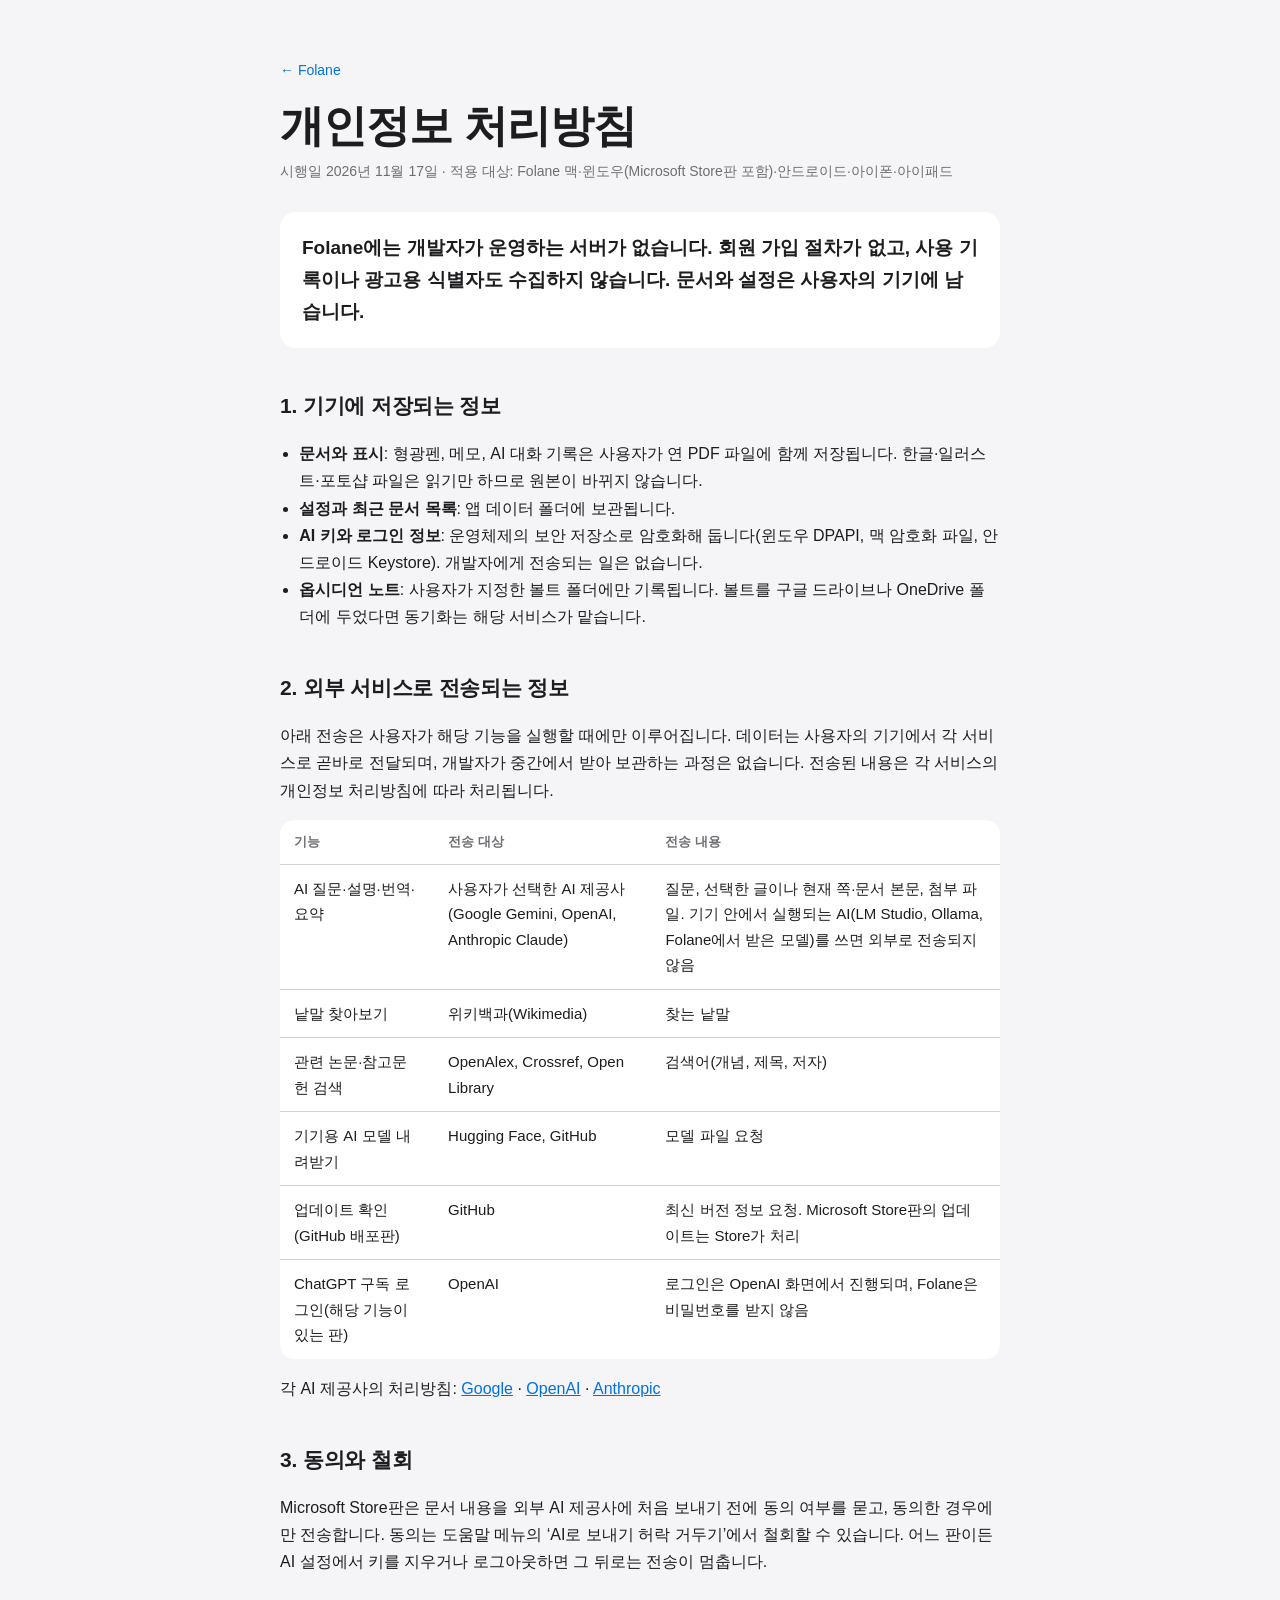
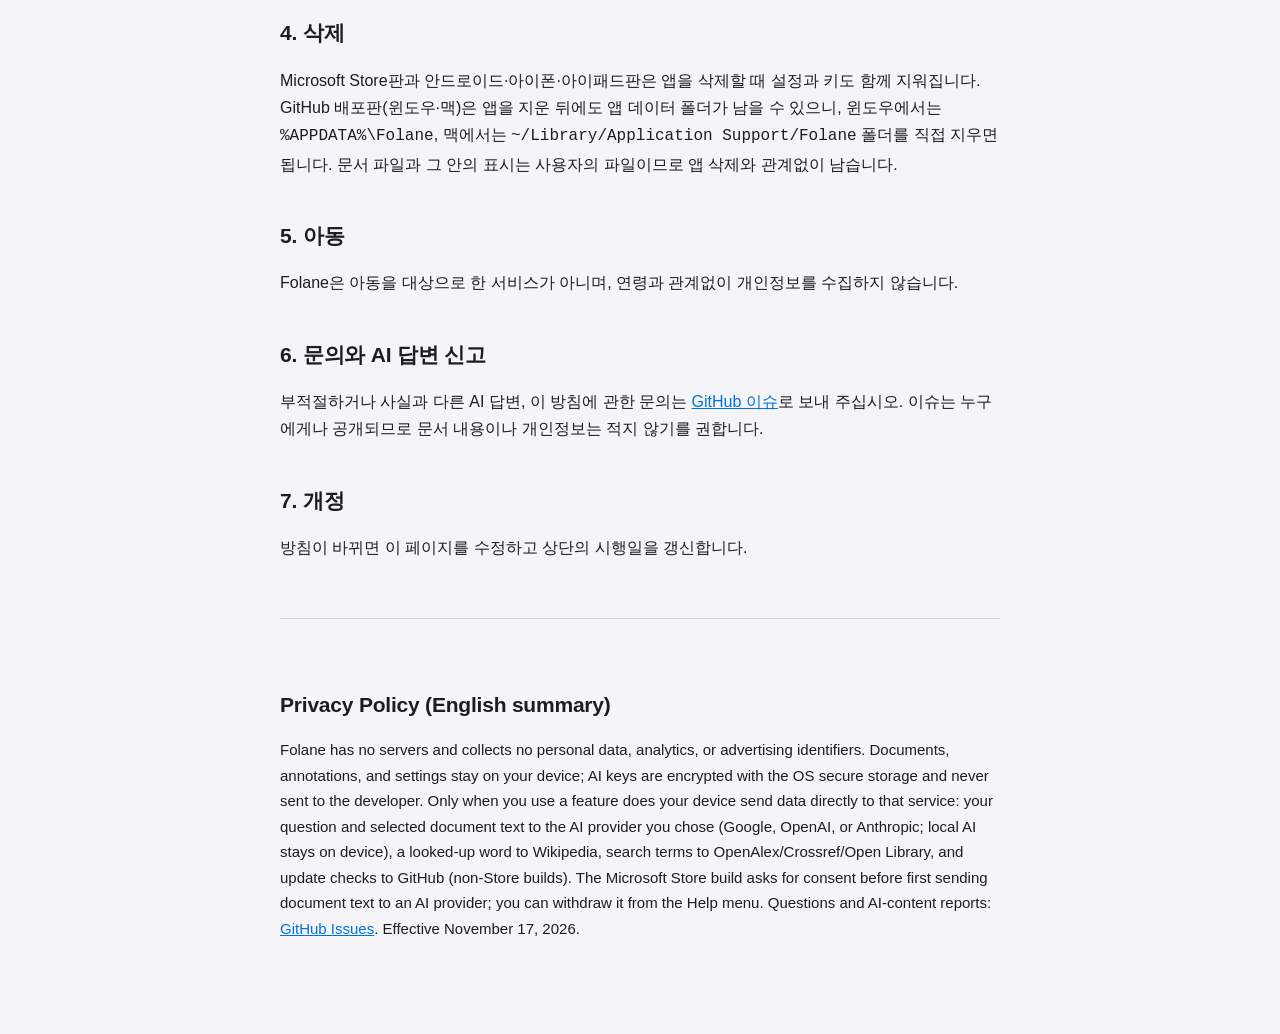
==== privacy.html @ 546e98db "개인정보 처리방침 문체 고침(합쇼체·반복 줄임) Co-Authored-By: Claude Opus 5.5 <noreply@anthropic.com>" ====
<!doctype html>
<html lang="ko">
<head>
<meta charset="utf-8">
<meta name="viewport" content="width=device-width, initial-scale=1">
<title>개인정보 처리방침 — Folane</title>
<meta name="description" content="Folane PDF 리더의 개인정보 처리방침. Folane은 서버를 두지 않고 개인정보를 모으지 않아요.">
<link rel="stylesheet" href="assets/fonts/pretendard.css">
<style>
  :root { --bg: #F5F5F7; --card: #FFFFFF; --ink: #1D1D1F; --muted: #6E6E73; --line: #D2D2D7; --blue: #0071E3; }
  @media (prefers-color-scheme: dark) { :root { --bg: #000000; --card: #1C1C1E; --ink: #F5F5F7; --muted: #A1A1A6; --line: #38383A; --blue: #2997FF; } }
  * { box-sizing: border-box; }
  body { margin: 0; background: var(--bg); color: var(--ink); font: 16px/1.7 "Pretendard", -apple-system, "Segoe UI", "Malgun Gothic", sans-serif; -webkit-font-smoothing: antialiased; }
  main { max-width: 760px; margin: 0 auto; padding: 56px 20px 80px; }
  a { color: var(--blue); }
  .back { font-size: 14px; text-decoration: none; }
  h1 { font-size: clamp(30px, 6vw, 44px); line-height: 1.15; letter-spacing: -0.02em; margin: 18px 0 8px; }
  .date { color: var(--muted); font-size: 14px; margin: 0 0 28px; }
  .lead { font-size: 19px; font-weight: 600; background: var(--card); border-radius: 16px; padding: 20px 22px; margin: 0 0 36px; }
  h2 { font-size: 21px; letter-spacing: -0.01em; margin: 40px 0 10px; }
  p, li { color: var(--ink); }
  ul { padding-left: 1.2em; }
  table { width: 100%; border-collapse: collapse; background: var(--card); border-radius: 14px; overflow: hidden; font-size: 15px; }
  th, td { text-align: left; vertical-align: top; padding: 11px 14px; border-bottom: 1px solid var(--line); }
  th { font-weight: 600; color: var(--muted); font-size: 13px; }
  tr:last-child td { border-bottom: none; }
  .scroll { overflow-x: auto; border-radius: 14px; }
  .en { margin-top: 56px; padding-top: 28px; border-top: 1px solid var(--line); color: var(--muted); font-size: 15px; }
  .en h2 { color: var(--ink); }
</style>
</head>
<body>
<main>
  <a class="back" href="./">← Folane</a>
  <h1>개인정보 처리방침</h1>
  <p class="date">시행일 2026년 11월 17일 · 적용 대상: Folane 맥·윈도우(Microsoft Store판 포함)·안드로이드·아이폰·아이패드</p>

  <p class="lead">Folane에는 개발자가 운영하는 서버가 없습니다. 회원 가입 절차가 없고, 사용 기록이나 광고용 식별자도 수집하지 않습니다. 문서와 설정은 사용자의 기기에 남습니다.</p>

  <h2>1. 기기에 저장되는 정보</h2>
  <ul>
    <li><b>문서와 표시</b>: 형광펜, 메모, AI 대화 기록은 사용자가 연 PDF 파일에 함께 저장됩니다. 한글·일러스트·포토샵 파일은 읽기만 하므로 원본이 바뀌지 않습니다.</li>
    <li><b>설정과 최근 문서 목록</b>: 앱 데이터 폴더에 보관됩니다.</li>
    <li><b>AI 키와 로그인 정보</b>: 운영체제의 보안 저장소로 암호화해 둡니다(윈도우 DPAPI, 맥 암호화 파일, 안드로이드 Keystore). 개발자에게 전송되는 일은 없습니다.</li>
    <li><b>옵시디언 노트</b>: 사용자가 지정한 볼트 폴더에만 기록됩니다. 볼트를 구글 드라이브나 OneDrive 폴더에 두었다면 동기화는 해당 서비스가 맡습니다.</li>
  </ul>

  <h2>2. 외부 서비스로 전송되는 정보</h2>
  <p>아래 전송은 사용자가 해당 기능을 실행할 때에만 이루어집니다. 데이터는 사용자의 기기에서 각 서비스로 곧바로 전달되며, 개발자가 중간에서 받아 보관하는 과정은 없습니다. 전송된 내용은 각 서비스의 개인정보 처리방침에 따라 처리됩니다.</p>
  <div class="scroll"><table>
    <tr><th>기능</th><th>전송 대상</th><th>전송 내용</th></tr>
    <tr><td>AI 질문·설명·번역·요약</td><td>사용자가 선택한 AI 제공사(Google Gemini, OpenAI, Anthropic Claude)</td><td>질문, 선택한 글이나 현재 쪽·문서 본문, 첨부 파일. 기기 안에서 실행되는 AI(LM Studio, Ollama, Folane에서 받은 모델)를 쓰면 외부로 전송되지 않음</td></tr>
    <tr><td>낱말 찾아보기</td><td>위키백과(Wikimedia)</td><td>찾는 낱말</td></tr>
    <tr><td>관련 논문·참고문헌 검색</td><td>OpenAlex, Crossref, Open Library</td><td>검색어(개념, 제목, 저자)</td></tr>
    <tr><td>기기용 AI 모델 내려받기</td><td>Hugging Face, GitHub</td><td>모델 파일 요청</td></tr>
    <tr><td>업데이트 확인(GitHub 배포판)</td><td>GitHub</td><td>최신 버전 정보 요청. Microsoft Store판의 업데이트는 Store가 처리</td></tr>
    <tr><td>ChatGPT 구독 로그인(해당 기능이 있는 판)</td><td>OpenAI</td><td>로그인은 OpenAI 화면에서 진행되며, Folane은 비밀번호를 받지 않음</td></tr>
  </table></div>
  <p>각 AI 제공사의 처리방침: <a href="https://policies.google.com/privacy">Google</a> · <a href="https://openai.com/policies/privacy-policy/">OpenAI</a> · <a href="https://www.anthropic.com/legal/privacy">Anthropic</a></p>

  <h2>3. 동의와 철회</h2>
  <p>Microsoft Store판은 문서 내용을 외부 AI 제공사에 처음 보내기 전에 동의 여부를 묻고, 동의한 경우에만 전송합니다. 동의는 도움말 메뉴의 ‘AI로 보내기 허락 거두기’에서 철회할 수 있습니다. 어느 판이든 AI 설정에서 키를 지우거나 로그아웃하면 그 뒤로는 전송이 멈춥니다.</p>

  <h2>4. 삭제</h2>
  <p>Microsoft Store판과 안드로이드·아이폰·아이패드판은 앱을 삭제할 때 설정과 키도 함께 지워집니다. GitHub 배포판(윈도우·맥)은 앱을 지운 뒤에도 앱 데이터 폴더가 남을 수 있으니, 윈도우에서는 <code>%APPDATA%\Folane</code>, 맥에서는 <code>~/Library/Application Support/Folane</code> 폴더를 직접 지우면 됩니다. 문서 파일과 그 안의 표시는 사용자의 파일이므로 앱 삭제와 관계없이 남습니다.</p>

  <h2>5. 아동</h2>
  <p>Folane은 아동을 대상으로 한 서비스가 아니며, 연령과 관계없이 개인정보를 수집하지 않습니다.</p>

  <h2>6. 문의와 AI 답변 신고</h2>
  <p>부적절하거나 사실과 다른 AI 답변, 이 방침에 관한 문의는 <a href="https://github.com/peanutJES/folane-releases/issues">GitHub 이슈</a>로 보내 주십시오. 이슈는 누구에게나 공개되므로 문서 내용이나 개인정보는 적지 않기를 권합니다.</p>

  <h2>7. 개정</h2>
  <p>방침이 바뀌면 이 페이지를 수정하고 상단의 시행일을 갱신합니다.</p>

  <section class="en" lang="en">
    <h2>Privacy Policy (English summary)</h2>
    <p>Folane has no servers and collects no personal data, analytics, or advertising identifiers. Documents, annotations, and settings stay on your device; AI keys are encrypted with the OS secure storage and never sent to the developer. Only when you use a feature does your device send data directly to that service: your question and selected document text to the AI provider you chose (Google, OpenAI, or Anthropic; local AI stays on device), a looked-up word to Wikipedia, search terms to OpenAlex/Crossref/Open Library, and update checks to GitHub (non-Store builds). The Microsoft Store build asks for consent before first sending document text to an AI provider; you can withdraw it from the Help menu. Questions and AI-content reports: <a href="https://github.com/peanutJES/folane-releases/issues">GitHub Issues</a>. Effective November 17, 2026.</p>
  </section>
</main>
</body>
</html>
---- assets/fonts/pretendard.css ----
/**
 * Minified by jsDelivr using clean-css v5.3.3.
 * Original file: /gh/orioncactus/pretendard@1.3.9/dist/web/variable/pretendardvariable-dynamic-subset.css
 *
 * Do NOT use SRI with dynamically generated files! More information: https://www.jsdelivr.com/using-sri-with-dynamic-files
 */
@font-face{font-family:'Pretendard Variable';font-style:normal;font-display:swap;font-weight:45 920;src:url(./PretendardVariable.subset.0.woff2) format('woff2-variations');unicode-range:U+f9ca-fa0b,U+ff03-ff05,U+ff07,U+ff0a-ff0b,U+ff0d-ff19,U+ff1b,U+ff1d,U+ff20-ff5b,U+ff5d,U+ffe0-ffe3,U+ffe5-ffe6}@font-face{font-family:'Pretendard Variable';font-style:normal;font-display:swap;font-weight:45 920;src:url(./PretendardVariable.subset.1.woff2) format('woff2-variations');unicode-range:U+d723-d728,U+d72a-d733,U+d735-d748,U+d74a-d74f,U+d752-d753,U+d755-d757,U+d75a-d75f,U+d762-d764,U+d766-d768,U+d76a-d76b,U+d76d-d76f,U+d771-d787,U+d789-d78b,U+d78d-d78f,U+d791-d797,U+d79a,U+d79c,U+d79e-d7a3,U+f900-f909,U+f90b-f92e}@font-face{font-family:'Pretendard Variable';font-style:normal;font-display:swap;font-weight:45 920;src:url(./PretendardVariable.subset.2.woff2) format('woff2-variations');unicode-range:U+d679-d68b,U+d68e-d69e,U+d6a0,U+d6a2-d6a7,U+d6a9-d6c3,U+d6c6-d6c7,U+d6c9-d6cb,U+d6cd-d6d3,U+d6d5-d6d6,U+d6d8-d6e3,U+d6e5-d6e7,U+d6e9-d6fb,U+d6fd-d717,U+d719-d71f,U+d721-d722}@font-face{font-family:'Pretendard Variable';font-style:normal;font-display:swap;font-weight:45 920;src:url(./PretendardVariable.subset.3.woff2) format('woff2-variations');unicode-range:U+d5bc-d5c7,U+d5ca-d5cb,U+d5cd-d5cf,U+d5d1-d5d7,U+d5d9-d5da,U+d5dc,U+d5de-d5e3,U+d5e6-d5e7,U+d5e9-d5eb,U+d5ed-d5f6,U+d5f8,U+d5fa-d5ff,U+d602-d603,U+d605-d607,U+d609-d60f,U+d612-d613,U+d616-d61b,U+d61d-d637,U+d63a-d63b,U+d63d-d63f,U+d641-d647,U+d64a-d64c,U+d64e-d653,U+d656-d657,U+d659-d65b,U+d65d-d666,U+d668,U+d66a-d678}@font-face{font-family:'Pretendard Variable';font-style:normal;font-display:swap;font-weight:45 920;src:url(./PretendardVariable.subset.4.woff2) format('woff2-variations');unicode-range:U+d507,U+d509-d50b,U+d50d-d513,U+d515-d53b,U+d53e-d53f,U+d541-d543,U+d545-d54c,U+d54e,U+d550,U+d552-d557,U+d55a-d55b,U+d55d-d55f,U+d561-d564,U+d566-d567,U+d56a,U+d56c,U+d56e-d573,U+d576-d577,U+d579-d583,U+d585-d586,U+d58a-d5a4,U+d5a6-d5bb}@font-face{font-family:'Pretendard Variable';font-style:normal;font-display:swap;font-weight:45 920;src:url(./PretendardVariable.subset.5.woff2) format('woff2-variations');unicode-range:U+d464-d477,U+d47a-d47b,U+d47d-d47f,U+d481-d487,U+d489-d48a,U+d48c,U+d48e-d4e7,U+d4e9-d503,U+d505-d506}@font-face{font-family:'Pretendard Variable';font-style:normal;font-display:swap;font-weight:45 920;src:url(./PretendardVariable.subset.6.woff2) format('woff2-variations');unicode-range:U+d3bf-d3c7,U+d3ca-d3cf,U+d3d1-d3eb,U+d3ee-d3ef,U+d3f1-d3f3,U+d3f5-d3fb,U+d3fd-d400,U+d402-d45b,U+d45d-d463}@font-face{font-family:'Pretendard Variable';font-style:normal;font-display:swap;font-weight:45 920;src:url(./PretendardVariable.subset.7.woff2) format('woff2-variations');unicode-range:U+d2ff,U+d302-d304,U+d306-d30b,U+d30f,U+d311-d313,U+d315-d31b,U+d31e,U+d322-d324,U+d326-d327,U+d32a-d32b,U+d32d-d32f,U+d331-d337,U+d339-d33c,U+d33e-d37b,U+d37e-d37f,U+d381-d383,U+d385-d38b,U+d38e-d390,U+d392-d397,U+d39a-d39b,U+d39d-d39f,U+d3a1-d3a7,U+d3a9-d3aa,U+d3ac,U+d3ae-d3b3,U+d3b5-d3b7,U+d3b9-d3bb,U+d3bd-d3be}@font-face{font-family:'Pretendard Variable';font-style:normal;font-display:swap;font-weight:45 920;src:url(./PretendardVariable.subset.8.woff2) format('woff2-variations');unicode-range:U+d257-d27f,U+d281-d29b,U+d29d-d29f,U+d2a1-d2ab,U+d2ad-d2b7,U+d2ba-d2bb,U+d2bd-d2bf,U+d2c1-d2c7,U+d2c9-d2ef,U+d2f2-d2f3,U+d2f5-d2f7,U+d2f9-d2fe}@font-face{font-family:'Pretendard Variable';font-style:normal;font-display:swap;font-weight:45 920;src:url(./PretendardVariable.subset.9.woff2) format('woff2-variations');unicode-range:U+d1b4,U+d1b6-d1f3,U+d1f5-d22b,U+d22e-d22f,U+d231-d233,U+d235-d23b,U+d23d-d240,U+d242-d256}@font-face{font-family:'Pretendard Variable';font-style:normal;font-display:swap;font-weight:45 920;src:url(./PretendardVariable.subset.10.woff2) format('woff2-variations');unicode-range:U+d105-d12f,U+d132-d133,U+d135-d137,U+d139-d13f,U+d141-d142,U+d144,U+d146-d14b,U+d14e-d14f,U+d151-d153,U+d155-d15b,U+d15e-d187,U+d189-d19f,U+d1a2-d1a3,U+d1a5-d1a7,U+d1a9-d1af,U+d1b2-d1b3}@font-face{font-family:'Pretendard Variable';font-style:normal;font-display:swap;font-weight:45 920;src:url(./PretendardVariable.subset.11.woff2) format('woff2-variations');unicode-range:U+d04b-d04f,U+d051-d057,U+d059-d06b,U+d06d-d06f,U+d071-d073,U+d075-d07b,U+d07e-d0a3,U+d0a6-d0a7,U+d0a9-d0ab,U+d0ad-d0b3,U+d0b6,U+d0b8,U+d0ba-d0bf,U+d0c2-d0c3,U+d0c5-d0c7,U+d0c9-d0cf,U+d0d2,U+d0d6-d0db,U+d0de-d0df,U+d0e1-d0e3,U+d0e5-d0eb,U+d0ee-d0f0,U+d0f2-d104}@font-face{font-family:'Pretendard Variable';font-style:normal;font-display:swap;font-weight:45 920;src:url(./PretendardVariable.subset.12.woff2) format('woff2-variations');unicode-range:U+cfa2-cfc3,U+cfc5-cfdf,U+cfe2-cfe3,U+cfe5-cfe7,U+cfe9-cff4,U+cff6-cffb,U+cffd-cfff,U+d001-d003,U+d005-d017,U+d019-d033,U+d036-d037,U+d039-d03b,U+d03d-d04a}@font-face{font-family:'Pretendard Variable';font-style:normal;font-display:swap;font-weight:45 920;src:url(./PretendardVariable.subset.13.woff2) format('woff2-variations');unicode-range:U+cef0-cef3,U+cef6,U+cef9-ceff,U+cf01-cf03,U+cf05-cf07,U+cf09-cf0f,U+cf11-cf12,U+cf14-cf1b,U+cf1d-cf1f,U+cf21-cf2f,U+cf31-cf53,U+cf56-cf57,U+cf59-cf5b,U+cf5d-cf63,U+cf66,U+cf68,U+cf6a-cf6f,U+cf71-cf84,U+cf86-cf8b,U+cf8d-cfa1}@font-face{font-family:'Pretendard Variable';font-style:normal;font-display:swap;font-weight:45 920;src:url(./PretendardVariable.subset.14.woff2) format('woff2-variations');unicode-range:U+ce3c-ce57,U+ce5a-ce5b,U+ce5d-ce5f,U+ce61-ce67,U+ce6a,U+ce6c,U+ce6e-ce73,U+ce76-ce77,U+ce79-ce7b,U+ce7d-ce83,U+ce85-ce88,U+ce8a-ce8f,U+ce91-ce93,U+ce95-ce97,U+ce99-ce9f,U+cea2,U+cea4-ceab,U+cead-cee3,U+cee6-cee7,U+cee9-ceeb,U+ceed-ceef}@font-face{font-family:'Pretendard Variable';font-style:normal;font-display:swap;font-weight:45 920;src:url(./PretendardVariable.subset.15.woff2) format('woff2-variations');unicode-range:U+cd92-cd93,U+cd96-cd97,U+cd99-cd9b,U+cd9d-cda3,U+cda6-cda8,U+cdaa-cdaf,U+cdb1-cdc3,U+cdc5-cdcb,U+cdcd-cde7,U+cde9-ce03,U+ce05-ce1f,U+ce22-ce34,U+ce36-ce3b}@font-face{font-family:'Pretendard Variable';font-style:normal;font-display:swap;font-weight:45 920;src:url(./PretendardVariable.subset.16.woff2) format('woff2-variations');unicode-range:U+ccef-cd07,U+cd0a-cd0b,U+cd0d-cd1a,U+cd1c,U+cd1e-cd2b,U+cd2d-cd5b,U+cd5d-cd77,U+cd79-cd91}@font-face{font-family:'Pretendard Variable';font-style:normal;font-display:swap;font-weight:45 920;src:url(./PretendardVariable.subset.17.woff2) format('woff2-variations');unicode-range:U+cc3f-cc43,U+cc46-cc47,U+cc49-cc4b,U+cc4d-cc53,U+cc55-cc58,U+cc5a-cc5f,U+cc61-cc97,U+cc9a-cc9b,U+cc9d-cc9f,U+cca1-cca7,U+ccaa,U+ccac,U+ccae-ccb3,U+ccb6-ccb7,U+ccb9-ccbb,U+ccbd-cccf,U+ccd1-cce3,U+cce5-ccee}@font-face{font-family:'Pretendard Variable';font-style:normal;font-display:swap;font-weight:45 920;src:url(./PretendardVariable.subset.18.woff2) format('woff2-variations');unicode-range:U+cb91-cbd3,U+cbd5-cbe3,U+cbe5-cc0b,U+cc0e-cc0f,U+cc11-cc13,U+cc15-cc1b,U+cc1d-cc20,U+cc23-cc27,U+cc2a-cc2b,U+cc2d,U+cc2f,U+cc31-cc37,U+cc3a,U+cc3c}@font-face{font-family:'Pretendard Variable';font-style:normal;font-display:swap;font-weight:45 920;src:url(./PretendardVariable.subset.19.woff2) format('woff2-variations');unicode-range:U+caf4-cb47,U+cb4a-cb90}@font-face{font-family:'Pretendard Variable';font-style:normal;font-display:swap;font-weight:45 920;src:url(./PretendardVariable.subset.20.woff2) format('woff2-variations');unicode-range:U+ca4a-ca4b,U+ca4e-ca4f,U+ca51-ca53,U+ca55-ca5b,U+ca5d-ca60,U+ca62-ca83,U+ca85-cabb,U+cabe-cabf,U+cac1-cac3,U+cac5-cacb,U+cacd-cad0,U+cad2,U+cad4-cad8,U+cada-caf3}@font-face{font-family:'Pretendard Variable';font-style:normal;font-display:swap;font-weight:45 920;src:url(./PretendardVariable.subset.21.woff2) format('woff2-variations');unicode-range:U+c996-c997,U+c99a-c99c,U+c99e-c9bf,U+c9c2-c9c3,U+c9c5-c9c7,U+c9c9-c9cf,U+c9d2,U+c9d4,U+c9d7-c9d8,U+c9db,U+c9de-c9df,U+c9e1-c9e3,U+c9e5-c9e6,U+c9e8-c9eb,U+c9ee-c9f0,U+c9f2-c9f7,U+c9f9-ca0b,U+ca0d-ca28,U+ca2a-ca49}@font-face{font-family:'Pretendard Variable';font-style:normal;font-display:swap;font-weight:45 920;src:url(./PretendardVariable.subset.22.woff2) format('woff2-variations');unicode-range:U+c8e9-c8f4,U+c8f6-c8fb,U+c8fe-c8ff,U+c901-c903,U+c905-c90b,U+c90e-c910,U+c912-c917,U+c919-c92b,U+c92d-c94f,U+c951-c953,U+c955-c96b,U+c96d-c973,U+c975-c987,U+c98a-c98b,U+c98d-c98f,U+c991-c995}@font-face{font-family:'Pretendard Variable';font-style:normal;font-display:swap;font-weight:45 920;src:url(./PretendardVariable.subset.23.woff2) format('woff2-variations');unicode-range:U+c841-c84b,U+c84d-c86f,U+c872-c873,U+c875-c877,U+c879-c87f,U+c882-c884,U+c887-c88a,U+c88d-c8c3,U+c8c5-c8df,U+c8e1-c8e8}@font-face{font-family:'Pretendard Variable';font-style:normal;font-display:swap;font-weight:45 920;src:url(./PretendardVariable.subset.24.woff2) format('woff2-variations');unicode-range:U+c779-c77b,U+c77e-c782,U+c786,U+c78b,U+c78d,U+c78f,U+c792-c793,U+c795,U+c797,U+c799-c79f,U+c7a2,U+c7a7-c7ab,U+c7ae-c7bb,U+c7bd-c7c0,U+c7c2-c7c7,U+c7c9-c7dc,U+c7de-c7ff,U+c802-c803,U+c805-c807,U+c809,U+c80b-c80f,U+c812,U+c814,U+c817-c81b,U+c81e-c81f,U+c821-c823,U+c825-c82e,U+c830-c837,U+c839-c83b,U+c83d-c840}@font-face{font-family:'Pretendard Variable';font-style:normal;font-display:swap;font-weight:45 920;src:url(./PretendardVariable.subset.25.woff2) format('woff2-variations');unicode-range:U+c6bb-c6bf,U+c6c2,U+c6c4,U+c6c6-c6cb,U+c6ce-c6cf,U+c6d1-c6d3,U+c6d5-c6db,U+c6dd-c6df,U+c6e1-c6e7,U+c6e9-c6eb,U+c6ed-c6ef,U+c6f1-c6f8,U+c6fa-c703,U+c705-c707,U+c709-c70b,U+c70d-c716,U+c718,U+c71a-c71f,U+c722-c723,U+c725-c727,U+c729-c734,U+c736-c73b,U+c73e-c73f,U+c741-c743,U+c745-c74b,U+c74e-c750,U+c752-c757,U+c759-c773,U+c776-c777}@font-face{font-family:'Pretendard Variable';font-style:normal;font-display:swap;font-weight:45 920;src:url(./PretendardVariable.subset.26.woff2) format('woff2-variations');unicode-range:U+c5f5-c5fb,U+c5fe,U+c602-c605,U+c607,U+c609-c60f,U+c611-c61a,U+c61c-c623,U+c626-c627,U+c629-c62b,U+c62d,U+c62f-c632,U+c636,U+c638,U+c63a-c63f,U+c642-c643,U+c645-c647,U+c649-c652,U+c656-c65b,U+c65d-c65f,U+c661-c663,U+c665-c677,U+c679-c67b,U+c67d-c693,U+c696-c697,U+c699-c69b,U+c69d-c6a3,U+c6a6,U+c6a8,U+c6aa-c6af,U+c6b2-c6b3,U+c6b5-c6b7,U+c6b9-c6ba}@font-face{font-family:'Pretendard Variable';font-style:normal;font-display:swap;font-weight:45 920;src:url(./PretendardVariable.subset.27.woff2) format('woff2-variations');unicode-range:U+c517-c527,U+c52a-c52b,U+c52d-c52f,U+c531-c538,U+c53a,U+c53c,U+c53e-c543,U+c546-c547,U+c54b,U+c54d-c552,U+c556,U+c55a-c55b,U+c55d,U+c55f,U+c562-c563,U+c565-c567,U+c569-c56f,U+c572,U+c574,U+c576-c57b,U+c57e-c57f,U+c581-c583,U+c585-c586,U+c588-c58b,U+c58e,U+c590,U+c592-c596,U+c599-c5b3,U+c5b6-c5b7,U+c5ba,U+c5be-c5c3,U+c5ca-c5cb,U+c5cd,U+c5cf,U+c5d2-c5d3,U+c5d5-c5d7,U+c5d9-c5df,U+c5e1-c5e2,U+c5e4,U+c5e6-c5eb,U+c5ef,U+c5f1-c5f3}@font-face{font-family:'Pretendard Variable';font-style:normal;font-display:swap;font-weight:45 920;src:url(./PretendardVariable.subset.28.woff2) format('woff2-variations');unicode-range:U+c475-c4ef,U+c4f2-c4f3,U+c4f5-c4f7,U+c4f9-c4ff,U+c502-c50b,U+c50d-c516}@font-face{font-family:'Pretendard Variable';font-style:normal;font-display:swap;font-weight:45 920;src:url(./PretendardVariable.subset.29.woff2) format('woff2-variations');unicode-range:U+c3d0-c3d7,U+c3da-c3db,U+c3dd-c3de,U+c3e1-c3ec,U+c3ee-c3f3,U+c3f5-c42b,U+c42d-c463,U+c466-c474}@font-face{font-family:'Pretendard Variable';font-style:normal;font-display:swap;font-weight:45 920;src:url(./PretendardVariable.subset.30.woff2) format('woff2-variations');unicode-range:U+c32b-c367,U+c36a-c36b,U+c36d-c36f,U+c371-c377,U+c37a-c37b,U+c37e-c383,U+c385-c387,U+c389-c3cf}@font-face{font-family:'Pretendard Variable';font-style:normal;font-display:swap;font-weight:45 920;src:url(./PretendardVariable.subset.31.woff2) format('woff2-variations');unicode-range:U+c26a-c26b,U+c26d-c26f,U+c271-c273,U+c275-c27b,U+c27e-c287,U+c289-c28f,U+c291-c297,U+c299-c29a,U+c29c-c2a3,U+c2a5-c2a7,U+c2a9-c2ab,U+c2ad-c2b3,U+c2b6,U+c2b8,U+c2ba-c2bb,U+c2bd-c2db,U+c2de-c2df,U+c2e1-c2e2,U+c2e5-c2ea,U+c2ee,U+c2f0,U+c2f2-c2f5,U+c2f7,U+c2fa-c2fb,U+c2fd-c2ff,U+c301-c307,U+c309-c30c,U+c30e-c312,U+c315-c323,U+c325-c328,U+c32a}@font-face{font-family:'Pretendard Variable';font-style:normal;font-display:swap;font-weight:45 920;src:url(./PretendardVariable.subset.32.woff2) format('woff2-variations');unicode-range:U+c1bc-c1c3,U+c1c5-c1df,U+c1e1-c1fb,U+c1fd-c203,U+c205-c20c,U+c20e,U+c210-c217,U+c21a-c21b,U+c21d-c21e,U+c221-c227,U+c229-c22a,U+c22c,U+c22e,U+c230,U+c233-c24f,U+c251-c257,U+c259-c269}@font-face{font-family:'Pretendard Variable';font-style:normal;font-display:swap;font-weight:45 920;src:url(./PretendardVariable.subset.33.woff2) format('woff2-variations');unicode-range:U+c101-c11b,U+c11f,U+c121-c123,U+c125-c12b,U+c12e,U+c132-c137,U+c13a-c13b,U+c13d-c13f,U+c141-c147,U+c14a,U+c14c-c153,U+c155-c157,U+c159-c15b,U+c15d-c166,U+c169-c16f,U+c171-c177,U+c179-c18b,U+c18e-c18f,U+c191-c193,U+c195-c19b,U+c19d-c19e,U+c1a0,U+c1a2-c1a4,U+c1a6-c1bb}@font-face{font-family:'Pretendard Variable';font-style:normal;font-display:swap;font-weight:45 920;src:url(./PretendardVariable.subset.34.woff2) format('woff2-variations');unicode-range:U+c049-c057,U+c059-c05b,U+c05d-c05f,U+c061-c067,U+c069-c08f,U+c091-c0ab,U+c0ae-c0af,U+c0b1-c0b3,U+c0b5,U+c0b7-c0bb,U+c0be,U+c0c2-c0c7,U+c0ca-c0cb,U+c0cd-c0cf,U+c0d1-c0d7,U+c0d9-c0da,U+c0dc,U+c0de-c0e3,U+c0e5-c0eb,U+c0ed-c0f3,U+c0f6,U+c0f8,U+c0fa-c0ff}@font-face{font-family:'Pretendard Variable';font-style:normal;font-display:swap;font-weight:45 920;src:url(./PretendardVariable.subset.35.woff2) format('woff2-variations');unicode-range:U+bfa7-bfaf,U+bfb1-bfc4,U+bfc6-bfcb,U+bfce-bfcf,U+bfd1-bfd3,U+bfd5-bfdb,U+bfdd-c048}@font-face{font-family:'Pretendard Variable';font-style:normal;font-display:swap;font-weight:45 920;src:url(./PretendardVariable.subset.36.woff2) format('woff2-variations');unicode-range:U+bf07,U+bf09-bf3f,U+bf41-bf4f,U+bf52-bf54,U+bf56-bfa6}@font-face{font-family:'Pretendard Variable';font-style:normal;font-display:swap;font-weight:45 920;src:url(./PretendardVariable.subset.37.woff2) format('woff2-variations');unicode-range:U+be56,U+be58,U+be5c-be5f,U+be62-be63,U+be65-be67,U+be69-be74,U+be76-be7b,U+be7e-be7f,U+be81-be8e,U+be90,U+be92-bea7,U+bea9-becf,U+bed2-bed3,U+bed5-bed6,U+bed9-bee3,U+bee6-bf06}@font-face{font-family:'Pretendard Variable';font-style:normal;font-display:swap;font-weight:45 920;src:url(./PretendardVariable.subset.38.woff2) format('woff2-variations');unicode-range:U+bdb0-bdd3,U+bdd5-bdef,U+bdf1-be0b,U+be0d-be0f,U+be11-be13,U+be15-be43,U+be46-be47,U+be49-be4b,U+be4d-be53}@font-face{font-family:'Pretendard Variable';font-style:normal;font-display:swap;font-weight:45 920;src:url(./PretendardVariable.subset.39.woff2) format('woff2-variations');unicode-range:U+bd03,U+bd06,U+bd08,U+bd0a-bd0f,U+bd11-bd22,U+bd25-bd47,U+bd49-bd58,U+bd5a-bd7f,U+bd82-bd83,U+bd85-bd87,U+bd8a-bd8f,U+bd91-bd92,U+bd94,U+bd96-bd98,U+bd9a-bdaf}@font-face{font-family:'Pretendard Variable';font-style:normal;font-display:swap;font-weight:45 920;src:url(./PretendardVariable.subset.40.woff2) format('woff2-variations');unicode-range:U+bc4e-bc83,U+bc86-bc87,U+bc89-bc8b,U+bc8d-bc93,U+bc96,U+bc98,U+bc9b-bc9f,U+bca2-bca3,U+bca5-bca7,U+bca9-bcb2,U+bcb4-bcbb,U+bcbe-bcbf,U+bcc1-bcc3,U+bcc5-bccc,U+bcce-bcd0,U+bcd2-bcd4,U+bcd6-bcf3,U+bcf7,U+bcf9-bcfb,U+bcfd-bd02}@font-face{font-family:'Pretendard Variable';font-style:normal;font-display:swap;font-weight:45 920;src:url(./PretendardVariable.subset.41.woff2) format('woff2-variations');unicode-range:U+bb90-bba3,U+bba5-bbab,U+bbad-bbbf,U+bbc1-bbf7,U+bbfa-bbfb,U+bbfd-bbfe,U+bc01-bc07,U+bc09-bc0a,U+bc0e,U+bc10,U+bc12-bc13,U+bc17,U+bc19-bc1a,U+bc1e,U+bc20-bc23,U+bc26,U+bc28,U+bc2a-bc2c,U+bc2e-bc2f,U+bc32-bc33,U+bc35-bc37,U+bc39-bc3f,U+bc41-bc42,U+bc44,U+bc46-bc48,U+bc4a-bc4d}@font-face{font-family:'Pretendard Variable';font-style:normal;font-display:swap;font-weight:45 920;src:url(./PretendardVariable.subset.42.woff2) format('woff2-variations');unicode-range:U+bae6-bafb,U+bafd-bb17,U+bb19-bb33,U+bb37,U+bb39-bb3a,U+bb3d-bb43,U+bb45-bb46,U+bb48,U+bb4a-bb4f,U+bb51-bb53,U+bb55-bb57,U+bb59-bb62,U+bb64-bb8f}@font-face{font-family:'Pretendard Variable';font-style:normal;font-display:swap;font-weight:45 920;src:url(./PretendardVariable.subset.43.woff2) format('woff2-variations');unicode-range:U+ba30-ba37,U+ba3a-ba3b,U+ba3d-ba3f,U+ba41-ba47,U+ba49-ba4a,U+ba4c,U+ba4e-ba53,U+ba56-ba57,U+ba59-ba5b,U+ba5d-ba63,U+ba65-ba66,U+ba68-ba6f,U+ba71-ba73,U+ba75-ba77,U+ba79-ba84,U+ba86,U+ba88-baa7,U+baaa,U+baad-baaf,U+bab1-bab7,U+baba,U+babc,U+babe-bae5}@font-face{font-family:'Pretendard Variable';font-style:normal;font-display:swap;font-weight:45 920;src:url(./PretendardVariable.subset.44.woff2) format('woff2-variations');unicode-range:U+b96e-b973,U+b976-b977,U+b979-b97b,U+b97d-b983,U+b986,U+b988,U+b98a-b98d,U+b98f-b9ab,U+b9ae-b9af,U+b9b1-b9b3,U+b9b5-b9bb,U+b9be,U+b9c0,U+b9c2-b9c7,U+b9ca-b9cb,U+b9cd,U+b9d2-b9d7,U+b9da,U+b9dc,U+b9df-b9e0,U+b9e2,U+b9e6-b9e7,U+b9e9-b9f3,U+b9f6,U+b9f8,U+b9fb-ba2f}@font-face{font-family:'Pretendard Variable';font-style:normal;font-display:swap;font-weight:45 920;src:url(./PretendardVariable.subset.45.woff2) format('woff2-variations');unicode-range:U+b8bf-b8cb,U+b8cd-b8e0,U+b8e2-b8e7,U+b8ea-b8eb,U+b8ed-b8ef,U+b8f1-b8f7,U+b8fa,U+b8fc,U+b8fe-b903,U+b905-b917,U+b919-b91f,U+b921-b93b,U+b93d-b957,U+b95a-b95b,U+b95d-b95f,U+b961-b967,U+b969-b96c}@font-face{font-family:'Pretendard Variable';font-style:normal;font-display:swap;font-weight:45 920;src:url(./PretendardVariable.subset.46.woff2) format('woff2-variations');unicode-range:U+b80d-b80f,U+b811-b817,U+b81a,U+b81c-b823,U+b826-b827,U+b829-b82b,U+b82d-b833,U+b836,U+b83a-b83f,U+b841-b85b,U+b85e-b85f,U+b861-b863,U+b865-b86b,U+b86e,U+b870,U+b872-b8af,U+b8b1-b8be}@font-face{font-family:'Pretendard Variable';font-style:normal;font-display:swap;font-weight:45 920;src:url(./PretendardVariable.subset.47.woff2) format('woff2-variations');unicode-range:U+b74d-b75f,U+b761-b763,U+b765-b774,U+b776-b77b,U+b77e-b77f,U+b781-b783,U+b785-b78b,U+b78e,U+b792-b796,U+b79a-b79b,U+b79d-b7a7,U+b7aa,U+b7ae-b7b3,U+b7b6-b7c8,U+b7ca-b7eb,U+b7ee-b7ef,U+b7f1-b7f3,U+b7f5-b7fb,U+b7fe,U+b802-b806,U+b80a-b80b}@font-face{font-family:'Pretendard Variable';font-style:normal;font-display:swap;font-weight:45 920;src:url(./PretendardVariable.subset.48.woff2) format('woff2-variations');unicode-range:U+b6a7-b6aa,U+b6ac-b6b0,U+b6b2-b6ef,U+b6f1-b727,U+b72a-b72b,U+b72d-b72e,U+b731-b737,U+b739-b73a,U+b73c-b743,U+b745-b74c}@font-face{font-family:'Pretendard Variable';font-style:normal;font-display:swap;font-weight:45 920;src:url(./PretendardVariable.subset.49.woff2) format('woff2-variations');unicode-range:U+b605-b60f,U+b612-b617,U+b619-b624,U+b626-b69b,U+b69e-b6a3,U+b6a5-b6a6}@font-face{font-family:'Pretendard Variable';font-style:normal;font-display:swap;font-weight:45 920;src:url(./PretendardVariable.subset.50.woff2) format('woff2-variations');unicode-range:U+b55f,U+b562-b583,U+b585-b59f,U+b5a2-b5a3,U+b5a5-b5a7,U+b5a9-b5b2,U+b5b5-b5ba,U+b5bd-b604}@font-face{font-family:'Pretendard Variable';font-style:normal;font-display:swap;font-weight:45 920;src:url(./PretendardVariable.subset.51.woff2) format('woff2-variations');unicode-range:U+b4a5-b4b6,U+b4b8-b4bf,U+b4c1-b4c7,U+b4c9-b4db,U+b4de-b4df,U+b4e1-b4e2,U+b4e5-b4eb,U+b4ee,U+b4f0,U+b4f2-b513,U+b516-b517,U+b519-b51a,U+b51d-b523,U+b526,U+b528,U+b52b-b52f,U+b532-b533,U+b535-b537,U+b539-b53f,U+b541-b544,U+b546-b54b,U+b54d-b54f,U+b551-b55b,U+b55d-b55e}@font-face{font-family:'Pretendard Variable';font-style:normal;font-display:swap;font-weight:45 920;src:url(./PretendardVariable.subset.52.woff2) format('woff2-variations');unicode-range:U+b3f8-b3fb,U+b3fd-b40f,U+b411-b417,U+b419-b41b,U+b41d-b41f,U+b421-b427,U+b42a-b42b,U+b42d-b44f,U+b452-b453,U+b455-b457,U+b459-b45f,U+b462-b464,U+b466-b46b,U+b46d-b47f,U+b481-b4a3}@font-face{font-family:'Pretendard Variable';font-style:normal;font-display:swap;font-weight:45 920;src:url(./PretendardVariable.subset.53.woff2) format('woff2-variations');unicode-range:U+b342-b353,U+b356-b357,U+b359-b35b,U+b35d-b35e,U+b360-b363,U+b366,U+b368,U+b36a-b36d,U+b36f,U+b372-b373,U+b375-b377,U+b379-b37f,U+b381-b382,U+b384,U+b386-b38b,U+b38d-b3c3,U+b3c6-b3c7,U+b3c9-b3ca,U+b3cd-b3d3,U+b3d6,U+b3d8,U+b3da-b3f7}@font-face{font-family:'Pretendard Variable';font-style:normal;font-display:swap;font-weight:45 920;src:url(./PretendardVariable.subset.54.woff2) format('woff2-variations');unicode-range:U+b27c-b283,U+b285-b28f,U+b292-b293,U+b295-b297,U+b29a-b29f,U+b2a1-b2a4,U+b2a7-b2a9,U+b2ab,U+b2ad-b2c7,U+b2ca-b2cb,U+b2cd-b2cf,U+b2d1-b2d7,U+b2da,U+b2dc,U+b2de-b2e3,U+b2e7,U+b2e9-b2ea,U+b2ef-b2f3,U+b2f6,U+b2f8,U+b2fa-b2fb,U+b2fd-b2fe,U+b302-b303,U+b305-b307,U+b309-b30f,U+b312,U+b316-b31b,U+b31d-b341}@font-face{font-family:'Pretendard Variable';font-style:normal;font-display:swap;font-weight:45 920;src:url(./PretendardVariable.subset.55.woff2) format('woff2-variations');unicode-range:U+b1d6-b1e7,U+b1e9-b1fc,U+b1fe-b203,U+b206-b207,U+b209-b20b,U+b20d-b213,U+b216-b21f,U+b221-b257,U+b259-b273,U+b275-b27b}@font-face{font-family:'Pretendard Variable';font-style:normal;font-display:swap;font-weight:45 920;src:url(./PretendardVariable.subset.56.woff2) format('woff2-variations');unicode-range:U+b120-b122,U+b126-b127,U+b129-b12b,U+b12d-b133,U+b136,U+b138,U+b13a-b13f,U+b142-b143,U+b145-b14f,U+b151-b153,U+b156-b157,U+b159-b177,U+b17a-b17b,U+b17d-b17f,U+b181-b187,U+b189-b18c,U+b18e-b191,U+b195-b1a7,U+b1a9-b1cb,U+b1cd-b1d5}@font-face{font-family:'Pretendard Variable';font-style:normal;font-display:swap;font-weight:45 920;src:url(./PretendardVariable.subset.57.woff2) format('woff2-variations');unicode-range:U+b05f-b07b,U+b07e-b07f,U+b081-b083,U+b085-b08b,U+b08d-b097,U+b09b,U+b09d-b09f,U+b0a2-b0a7,U+b0aa,U+b0b0,U+b0b2,U+b0b6-b0b7,U+b0b9-b0bb,U+b0bd-b0c3,U+b0c6-b0c7,U+b0ca-b0cf,U+b0d1-b0df,U+b0e1-b0e4,U+b0e6-b107,U+b10a-b10b,U+b10d-b10f,U+b111-b112,U+b114-b117,U+b119-b11a,U+b11c-b11f}@font-face{font-family:'Pretendard Variable';font-style:normal;font-display:swap;font-weight:45 920;src:url(./PretendardVariable.subset.58.woff2) format('woff2-variations');unicode-range:U+afac-afb7,U+afba-afbb,U+afbd-afbf,U+afc1-afc6,U+afca-afcc,U+afce-afd3,U+afd5-afe7,U+afe9-afef,U+aff1-b00b,U+b00d-b00f,U+b011-b013,U+b015-b01b,U+b01d-b027,U+b029-b043,U+b045-b047,U+b049,U+b04b,U+b04d-b052,U+b055-b056,U+b058-b05c,U+b05e}@font-face{font-family:'Pretendard Variable';font-style:normal;font-display:swap;font-weight:45 920;src:url(./PretendardVariable.subset.59.woff2) format('woff2-variations');unicode-range:U+af03-af07,U+af09-af2b,U+af2e-af33,U+af35-af3b,U+af3e-af40,U+af44-af47,U+af4a-af5c,U+af5e-af63,U+af65-af7f,U+af81-afab}@font-face{font-family:'Pretendard Variable';font-style:normal;font-display:swap;font-weight:45 920;src:url(./PretendardVariable.subset.60.woff2) format('woff2-variations');unicode-range:U+ae56-ae5b,U+ae5e-ae60,U+ae62-ae64,U+ae66-ae67,U+ae69-ae6b,U+ae6d-ae83,U+ae85-aebb,U+aebf,U+aec1-aec3,U+aec5-aecb,U+aece,U+aed0,U+aed2-aed7,U+aed9-aef3,U+aef5-af02}@font-face{font-family:'Pretendard Variable';font-style:normal;font-display:swap;font-weight:45 920;src:url(./PretendardVariable.subset.61.woff2) format('woff2-variations');unicode-range:U+ad9c-ada3,U+ada5-adbf,U+adc1-adc3,U+adc5-adc7,U+adc9-add2,U+add4-addb,U+addd-addf,U+ade1-ade3,U+ade5-adf7,U+adfa-adfb,U+adfd-adff,U+ae02-ae07,U+ae0a,U+ae0c,U+ae0e-ae13,U+ae15-ae2f,U+ae31-ae33,U+ae35-ae37,U+ae39-ae3f,U+ae42,U+ae44,U+ae46-ae49,U+ae4b,U+ae4f,U+ae51-ae53,U+ae55}@font-face{font-family:'Pretendard Variable';font-style:normal;font-display:swap;font-weight:45 920;src:url(./PretendardVariable.subset.62.woff2) format('woff2-variations');unicode-range:U+ace2-ace3,U+ace5-ace6,U+ace9-acef,U+acf2,U+acf4,U+acf7-acfb,U+acfe-acff,U+ad01-ad03,U+ad05-ad0b,U+ad0d-ad10,U+ad12-ad1b,U+ad1d-ad33,U+ad35-ad48,U+ad4a-ad4f,U+ad51-ad6b,U+ad6e-ad6f,U+ad71-ad72,U+ad77-ad7c,U+ad7e,U+ad80,U+ad82-ad87,U+ad89-ad8b,U+ad8d-ad8f,U+ad91-ad9b}@font-face{font-family:'Pretendard Variable';font-style:normal;font-display:swap;font-weight:45 920;src:url(./PretendardVariable.subset.63.woff2) format('woff2-variations');unicode-range:U+ac25-ac2c,U+ac2e,U+ac30,U+ac32-ac37,U+ac39-ac3f,U+ac41-ac4c,U+ac4e-ac6f,U+ac72-ac73,U+ac75-ac76,U+ac79-ac7f,U+ac82,U+ac84-ac88,U+ac8a-ac8b,U+ac8d-ac8f,U+ac91-ac93,U+ac95-ac9b,U+ac9d-ac9e,U+aca1-aca7,U+acab,U+acad-acaf,U+acb1-acb7,U+acba-acbb,U+acbe-acc0,U+acc2-acc3,U+acc5-acdf}@font-face{font-family:'Pretendard Variable';font-style:normal;font-display:swap;font-weight:45 920;src:url(./PretendardVariable.subset.64.woff2) format('woff2-variations');unicode-range:U+99df,U+99ed,U+99f1,U+99ff,U+9a01,U+9a08,U+9a0e-9a0f,U+9a19,U+9a2b,U+9a30,U+9a36-9a37,U+9a40,U+9a43,U+9a45,U+9a4d,U+9a55,U+9a57,U+9a5a-9a5b,U+9a5f,U+9a62,U+9a65,U+9a69-9a6a,U+9aa8,U+9ab8,U+9ad3,U+9ae5,U+9aee,U+9b1a,U+9b27,U+9b2a,U+9b31,U+9b3c,U+9b41-9b45,U+9b4f,U+9b54,U+9b5a,U+9b6f,U+9b8e,U+9b91,U+9b9f,U+9bab,U+9bae,U+9bc9,U+9bd6,U+9be4,U+9be8,U+9c0d,U+9c10,U+9c12,U+9c15,U+9c25,U+9c32,U+9c3b,U+9c47,U+9c49,U+9c57,U+9ce5,U+9ce7,U+9ce9,U+9cf3-9cf4,U+9cf6,U+9d09,U+9d1b,U+9d26,U+9d28,U+9d3b,U+9d51,U+9d5d,U+9d60-9d61,U+9d6c,U+9d72,U+9da9,U+9daf,U+9db4,U+9dc4,U+9dd7,U+9df2,U+9df8-9dfa,U+9e1a,U+9e1e,U+9e75,U+9e79,U+9e7d,U+9e7f,U+9e92-9e93,U+9e97,U+9e9d,U+9e9f,U+9ea5,U+9eb4-9eb5,U+9ebb,U+9ebe,U+9ec3,U+9ecd-9ece,U+9ed4,U+9ed8,U+9edb-9edc,U+9ede,U+9ee8,U+9ef4,U+9f07-9f08,U+9f0e,U+9f13,U+9f20,U+9f3b,U+9f4a-9f4b,U+9f4e,U+9f52,U+9f5f,U+9f61,U+9f67,U+9f6a,U+9f6c,U+9f77,U+9f8d,U+9f90,U+9f95,U+9f9c,U+ac02-ac03,U+ac05-ac06,U+ac09-ac0f,U+ac17-ac18,U+ac1b,U+ac1e-ac1f,U+ac21-ac23}@font-face{font-family:'Pretendard Variable';font-style:normal;font-display:swap;font-weight:45 920;src:url(./PretendardVariable.subset.65.woff2) format('woff2-variations');unicode-range:U+338c-339c,U+339f-33a0,U+33a2-33cb,U+33cf-33d0,U+33d3,U+33d6,U+33d8,U+33db-33dd,U+4e01,U+4e03,U+4e07-4e08,U+4e11,U+4e14-4e15,U+4e18-4e19,U+4e1e,U+4e32,U+4e38-4e39,U+4e42-4e43,U+4e45,U+4e4d-4e4f,U+4e56,U+4e58-4e59,U+4e5d-4e5e,U+4e6b,U+4e6d,U+4e73,U+4e76-4e77,U+4e7e,U+4e82,U+4e86,U+4e88,U+4e8e,U+4e90-4e92,U+4e94-4e95,U+4e98,U+4e9b,U+4e9e,U+4ea1-4ea2,U+4ea4-4ea6,U+4ea8,U+4eab,U+4ead-4eae,U+4eb6,U+4ec0-4ec1,U+4ec4,U+4ec7,U+4ecb,U+4ecd,U+4ed4-4ed5,U+4ed7-4ed9,U+4edd,U+4edf,U+4ee4,U+4ef0,U+4ef2,U+4ef6-4ef7,U+4efb,U+4f01,U+4f09,U+4f0b,U+4f0d-4f11,U+4f2f,U+4f34,U+4f36,U+4f38,U+4f3a,U+4f3c-4f3d}@font-face{font-family:'Pretendard Variable';font-style:normal;font-display:swap;font-weight:45 920;src:url(./PretendardVariable.subset.66.woff2) format('woff2-variations');unicode-range:U+3136,U+3138,U+313a-3140,U+3143-3144,U+3150,U+3152,U+3154-3156,U+3158-315b,U+315d-315f,U+3162,U+3164-318c,U+318e,U+3200-321b,U+3231,U+3239,U+3251-325a,U+3260-327b,U+327e-327f,U+328a-3290,U+3294,U+329e,U+32a5,U+3380-3384,U+3388-338b}@font-face{font-family:'Pretendard Variable';font-style:normal;font-display:swap;font-weight:45 920;src:url(./PretendardVariable.subset.67.woff2) format('woff2-variations');unicode-range:U+2f7d,U+2f7f-2f8b,U+2f8e-2f90,U+2f92-2f97,U+2f99-2fa0,U+2fa2-2fa3,U+2fa5-2fa9,U+2fac-2fb1,U+2fb3-2fbc,U+2fc1-2fca,U+2fcd-2fd4,U+3003,U+3012-3019,U+301c,U+301e-3020,U+3036,U+3041,U+3043,U+3045,U+3047,U+3049,U+304e,U+3050,U+3052,U+3056,U+305a,U+305c,U+305e,U+3062,U+3065,U+306c,U+3070-307d,U+3080,U+3085,U+3087,U+308e,U+3090-3091,U+30a1,U+30a5,U+30a9,U+30ae,U+30b1-30b2,U+30b4,U+30b6,U+30bc-30be,U+30c2,U+30c5,U+30cc,U+30d2,U+30d4,U+30d8-30dd,U+30e4,U+30e6,U+30e8,U+30ee,U+30f0-30f2,U+30f4-30f6,U+3133,U+3135}@font-face{font-family:'Pretendard Variable';font-style:normal;font-display:swap;font-weight:45 920;src:url(./PretendardVariable.subset.68.woff2) format('woff2-variations');unicode-range:U+2541-254b,U+25a4-25a9,U+25b1,U+25b5,U+25b9,U+25bf,U+25c1,U+25c3,U+25c9-25ca,U+25cc,U+25ce,U+25d0-25d1,U+25e6,U+25ef,U+260f,U+261d,U+261f,U+262f,U+2660,U+2664,U+2667-2669,U+266d,U+266f,U+2716,U+271a,U+273d,U+2756,U+2776-277f,U+278a-2793,U+2963,U+2965,U+2ac5-2ac6,U+2acb-2acc,U+2f00,U+2f04,U+2f06,U+2f08,U+2f0a-2f0b,U+2f11-2f12,U+2f14,U+2f17-2f18,U+2f1c-2f1d,U+2f1f-2f20,U+2f23-2f26,U+2f28-2f29,U+2f2b,U+2f2d,U+2f2f-2f32,U+2f38,U+2f3c-2f40,U+2f42-2f4c,U+2f4f-2f52,U+2f54-2f58,U+2f5a-2f66,U+2f69-2f70,U+2f72-2f76,U+2f78,U+2f7a-2f7c}@font-face{font-family:'Pretendard Variable';font-style:normal;font-display:swap;font-weight:45 920;src:url(./PretendardVariable.subset.69.woff2) format('woff2-variations');unicode-range:U+2479-2487,U+249c-24d1,U+24d3-24d7,U+24d9-24e9,U+24eb-24f4,U+2500-2501,U+2503,U+250c-2513,U+2515-2516,U+2518-2540}@font-face{font-family:'Pretendard Variable';font-style:normal;font-display:swap;font-weight:45 920;src:url(./PretendardVariable.subset.70.woff2) format('woff2-variations');unicode-range:U+215b-215e,U+2162-2169,U+2170-2179,U+2195-2199,U+21b0-21b4,U+21bc,U+21c0,U+21c4-21c5,U+21cd,U+21cf-21d4,U+21e0-21e3,U+21e6-21e9,U+2200,U+2202-2203,U+2206-2209,U+220b-220c,U+220f,U+2211,U+2213,U+221a,U+221d-2220,U+2222,U+2225-2227,U+2229-222c,U+222e,U+2234-2237,U+223d,U+2243,U+2245,U+2248,U+2250-2253,U+225a,U+2260-2262,U+2264-2267,U+226a-226b,U+226e-2273,U+2276-2277,U+2279-227b,U+2280-2287,U+228a-228b,U+2295-2297,U+22a3-22a5,U+22bb-22bc,U+22ce-22cf,U+22da-22db,U+22ee-22ef,U+2306,U+2312,U+2314,U+2467-2478}@font-face{font-family:'Pretendard Variable';font-style:normal;font-display:swap;font-weight:45 920;src:url(./PretendardVariable.subset.71.woff2) format('woff2-variations');unicode-range:U+81-82,U+84,U+a2-a5,U+a7-a8,U+aa,U+ac,U+b1-b3,U+b6,U+b8-ba,U+bc-be,U+c0,U+c2,U+c6-cb,U+ce-d0,U+d4,U+d8-d9,U+db-dc,U+de-df,U+e6,U+eb,U+ee-f0,U+f4,U+f7-f9,U+fb,U+fe-ff,U+111,U+126-127,U+132-133,U+138,U+13f-142,U+149-14b,U+152-153,U+166-167,U+2bc,U+2c7,U+2d0,U+2d8-2d9,U+2db-2dd,U+391-394,U+396-3a1,U+3a3-3a9,U+3b2-3b6,U+3b8,U+3bc,U+3be-3c1,U+3c3-3c9,U+2010,U+2015-2016,U+2018-2019,U+201b,U+201f-2021,U+2025,U+2030,U+2033-2036,U+203c,U+203e,U+2042,U+2074,U+207a-207f,U+2081-2084,U+2109,U+2113,U+2116,U+2121,U+2126,U+212b,U+2153-2154}@font-face{font-family:'Pretendard Variable';font-style:normal;font-display:swap;font-weight:45 920;src:url(./PretendardVariable.subset.72.woff2) format('woff2-variations');unicode-range:U+e8,U+2da,U+2160,U+2194,U+3054,U+3058,U+306d,U+3086,U+308d,U+30ac,U+30bb,U+30c4,U+30cd-30ce,U+30e2,U+3132,U+3146,U+3149,U+339d,U+4e3b,U+4f0a,U+4fdd,U+4fe1,U+5409,U+540c,U+5834,U+592a-592b,U+5b9a,U+5dde,U+5e0c,U+5e73,U+5f0f,U+60f3,U+653f,U+661f,U+662f,U+667a,U+683c,U+6b4c,U+6c11,U+767c,U+76ee,U+76f4,U+77f3,U+79d1,U+7a7a,U+7b2c,U+7d22,U+8207,U+8a00,U+8a71,U+9280,U+9580,U+958b,U+96c6,U+9762,U+98df,U+9ed1,U+ac2d,U+adc8,U+add3,U+af48,U+b014,U+b134-b135,U+b158,U+b2aa,U+b35f,U+b6a4,U+b9cf,U+bb63,U+bd23,U+be91,U+c29b,U+c3f4,U+c42c,U+c55c,U+c573,U+c58f,U+c78c,U+c7dd,U+c8f5,U+cad1,U+cc48,U+cf10,U+cf20,U+d03c,U+d07d,U+d2a0,U+d30e,U+d38d,U+d3a8,U+d3c8,U+d5e5,U+d5f9,U+d6e4,U+f90a,U+ff02,U+ff1c}@font-face{font-family:'Pretendard Variable';font-style:normal;font-display:swap;font-weight:45 920;src:url(./PretendardVariable.subset.73.woff2) format('woff2-variations');unicode-range:U+3b1,U+2466,U+25a1,U+25a3,U+261c,U+3008-3009,U+305b,U+305d,U+3069,U+30a7,U+30ba,U+30cf,U+30ef,U+3151,U+3157,U+4e4b,U+4e5f,U+4e8c,U+4eca,U+4ed6,U+4f5b,U+50cf,U+5149,U+5165,U+5171,U+5229,U+529b,U+5316,U+539f,U+53f2,U+571f,U+5728,U+58eb,U+591c,U+5b78,U+5c11,U+5c55,U+5ddd,U+5e02,U+5fb7,U+60c5,U+610f,U+611f,U+6625,U+66f8,U+6797,U+679c,U+682a,U+6d2a,U+706b,U+7406,U+767b,U+76f8,U+77e5,U+7acb,U+898b,U+8a69,U+8def,U+8fd1,U+901a,U+90e8,U+91cd,U+975e,U+ae14,U+ae6c,U+aec0,U+afc7,U+afc9,U+b01c,U+b028,U+b308,U+b311,U+b314,U+b31c,U+b524,U+b560,U+b764,U+b920,U+b9e3,U+bd48,U+be7d,U+c0db,U+c231,U+c270,U+c2e3,U+c37d,U+c3ed,U+c530,U+c6a5,U+c6dc,U+c7a4,U+c954,U+c974,U+d000,U+d565,U+d667,U+d6c5,U+d79d,U+ff1e}@font-face{font-family:'Pretendard Variable';font-style:normal;font-display:swap;font-weight:45 920;src:url(./PretendardVariable.subset.74.woff2) format('woff2-variations');unicode-range:U+131,U+2032,U+2465,U+2642,U+3048,U+3051,U+3083-3084,U+308f,U+30c0,U+30d1,U+30d3,U+30d6,U+30df,U+30e7,U+3153,U+4e16,U+4e8b,U+4ee5,U+5206,U+52a0,U+52d5,U+53e4,U+53ef,U+54c1,U+57ce,U+597d,U+5b8c,U+5ea6,U+5f8c,U+5f97,U+6210,U+6240,U+624b,U+6728,U+6bd4,U+7236,U+7269,U+7279,U+738b,U+7528,U+7530,U+767e,U+798f,U+8005,U+8a18,U+90fd,U+91cc,U+9577,U+9593,U+98a8,U+ac20,U+acf6,U+ad90,U+af5d,U+af80,U+afcd,U+aff0,U+b0a1,U+b0b5,U+b1fd,U+b2fc,U+b380,U+b51b,U+b584,U+b5b3,U+b8fd,U+b93c,U+b9f4,U+bb44,U+bc08,U+bc27,U+bc49,U+be55,U+be64,U+bfb0,U+bfc5,U+c178,U+c21f,U+c314,U+c4f1,U+c58d,U+c664,U+c698,U+c6a7,U+c6c1,U+c9ed,U+cac0,U+cacc,U+cad9,U+ccb5,U+cdcc,U+d0e4,U+d143,U+d320,U+d330,U+d54d,U+ff06,U+ff1f,U+ff5e}@font-face{font-family:'Pretendard Variable';font-style:normal;font-display:swap;font-weight:45 920;src:url(./PretendardVariable.subset.75.woff2) format('woff2-variations');unicode-range:U+b4,U+20a9,U+20ac,U+2190,U+24d8,U+2502,U+2514,U+2592,U+25c7-25c8,U+2663,U+3060,U+3064,U+3081,U+3088,U+30a3,U+30a6,U+30aa,U+30b5,U+30c7,U+30ca-30cb,U+30d0,U+30e3,U+30e5,U+339e,U+4e09,U+4eac,U+4f5c,U+5167-5168,U+516c,U+51fa,U+5408,U+540d,U+591a,U+5b57,U+6211,U+65b9,U+660e,U+6642,U+6700,U+6b63,U+6e2f,U+7063,U+7532,U+793e,U+81ea,U+8272,U+82b1,U+897f,U+8eca,U+91ce,U+ac38,U+ad76,U+ae84,U+aecc,U+b07d,U+b0b1,U+b215,U+b2a0,U+b310,U+b3d7,U+b52a,U+b618,U+b775,U+b797,U+bcd5,U+bd59,U+be80,U+bea8,U+bed1,U+bee4-bee5,U+c060,U+c2ef,U+c329,U+c3dc,U+c597,U+c5bd,U+c5e5,U+c69c,U+c9d6,U+ca29,U+ca5c,U+ca84,U+cc39,U+cc3b,U+ce89,U+cee5,U+cf65,U+cf85,U+d058,U+d145,U+d22d,U+d325,U+d37d,U+d3ad,U+d769,U+ff0c}@font-face{font-family:'Pretendard Variable';font-style:normal;font-display:swap;font-weight:45 920;src:url(./PretendardVariable.subset.76.woff2) format('woff2-variations');unicode-range:U+2161,U+2228,U+2299,U+2464,U+2517,U+2640,U+3042,U+304a,U+3053,U+3061,U+307f,U+3082,U+308c,U+3092,U+30a8,U+30ab,U+30ad,U+30b0,U+30b3,U+30b7,U+30c1,U+30c6,U+30c9,U+30d5,U+30d7,U+30de,U+30e0-30e1,U+30ec-30ed,U+4e0b,U+4e0d,U+4ee3,U+53f0,U+548c,U+5b89,U+5bb6,U+5c0f,U+611b,U+6771,U+6aa2,U+6bcd,U+6c34,U+6cd5,U+6d77,U+767d,U+795e,U+8ecd,U+9999,U+9ad8,U+ac07,U+ac1a,U+ac40,U+ad0c,U+ad88,U+ada4,U+ae01,U+ae65,U+aebd,U+aec4,U+afe8,U+b139,U+b205,U+b383,U+b38c,U+b42c,U+b461,U+b55c,U+b78f,U+b8fb,U+b9f7,U+bafc,U+bc99,U+bed8,U+bfcd,U+c0bf,U+c0f9,U+c167,U+c204,U+c20f,U+c22f,U+c258,U+c298,U+c2bc,U+c388,U+c501,U+c50c,U+c5b9,U+c5ce,U+c641,U+c648,U+c73d,U+ca50,U+ca61,U+cc4c,U+ceac,U+d0d4,U+d5f7,U+d6d7,U+ff1a}@font-face{font-family:'Pretendard Variable';font-style:normal;font-display:swap;font-weight:45 920;src:url(./PretendardVariable.subset.77.woff2) format('woff2-variations');unicode-range:U+2103,U+2463,U+25c6,U+25cb,U+266c,U+3001,U+300a,U+3046,U+304c-304d,U+304f,U+3055,U+3059,U+3063,U+3066-3068,U+306f,U+3089,U+30b8,U+30bf,U+314f,U+4e0a,U+570b,U+5730,U+5916,U+5929,U+5c71,U+5e74,U+5fc3,U+601d,U+6027,U+63d0,U+6709,U+6734,U+751f,U+7684,U+82f1,U+9053,U+91d1,U+97f3,U+ac2f,U+ac4d,U+adc4,U+ade4,U+ae41,U+ae4d-ae4e,U+aed1,U+afb9,U+b0e0,U+b299,U+b365,U+b46c,U+b480,U+b4c8,U+b7b4,U+b819,U+b918,U+baab,U+bab9,U+be8f,U+bed7,U+c0ec,U+c19f,U+c1a5,U+c3d9,U+c464,U+c53d,U+c553,U+c570,U+c5cc,U+c633,U+c6a4,U+c7a3,U+c7a6,U+c886,U+c9d9-c9da,U+c9ec,U+ca0c,U+cc21,U+cd1b,U+cd78,U+cdc4,U+cef8,U+cfe4,U+d0a5,U+d0b5,U+d0ec,U+d15d,U+d188,U+d23c,U+d2ac,U+d729,U+d79b,U+ff01,U+ff08-ff09,U+ff5c}@font-face{font-family:'Pretendard Variable';font-style:normal;font-display:swap;font-weight:45 920;src:url(./PretendardVariable.subset.78.woff2) format('woff2-variations');unicode-range:U+2039-203a,U+223c,U+25b3,U+25b7,U+25bd,U+25cf,U+266a,U+3002,U+300b,U+304b,U+3057,U+305f,U+306a-306b,U+307e,U+308a-308b,U+3093,U+30a2,U+30af,U+30b9,U+30c3,U+30c8,U+30e9-30eb,U+33a1,U+4e00,U+524d,U+5357,U+5b50,U+7121,U+884c,U+9751,U+ac94,U+aebe,U+aecd,U+af08,U+af41,U+af49,U+b010,U+b053,U+b109,U+b11b,U+b128,U+b154,U+b291,U+b2e6,U+b301,U+b385,U+b525,U+b5b4,U+b729,U+b72f,U+b738,U+b7ff,U+b837,U+b975,U+ba67,U+bb47,U+bc1f,U+bd90,U+bfd4,U+c27c,U+c324,U+c379,U+c3e0,U+c465,U+c53b,U+c58c,U+c610,U+c653,U+c6cd,U+c813,U+c82f,U+c999,U+c9e0,U+cac4,U+cad3,U+cbd4,U+cc10,U+cc22,U+ccb8,U+ccbc,U+cda5,U+ce84,U+cea3,U+cf67,U+cfe1,U+d241,U+d30d,U+d31c,U+d391,U+d401,U+d479,U+d5c9,U+d5db,U+d649,U+d6d4}@font-face{font-family:'Pretendard Variable';font-style:normal;font-display:swap;font-weight:45 920;src:url(./PretendardVariable.subset.79.woff2) format('woff2-variations');unicode-range:U+b0,U+e9,U+2193,U+2462,U+260e,U+261e,U+300e-300f,U+3044,U+30a4,U+30fb-30fc,U+314d,U+5973,U+6545,U+6708,U+7537,U+ac89,U+ac9c,U+acc1,U+ad04,U+ad75,U+ad7d,U+ae45,U+ae61,U+af42,U+b0ab,U+b0af,U+b0b3,U+b12c,U+b194,U+b1a8,U+b220,U+b258,U+b284,U+b2ff,U+b315,U+b371,U+b3d4-b3d5,U+b460,U+b527,U+b534,U+b810,U+b818,U+b98e,U+ba55,U+bbac,U+bc0b,U+bc40,U+bca1,U+bccd,U+bd93,U+be54,U+be5a,U+bf08,U+bf50,U+bf55,U+bfdc,U+c0c0,U+c0d0,U+c0f4,U+c100,U+c11e,U+c170,U+c20d,U+c274,U+c290,U+c308,U+c369,U+c539,U+c587,U+c5ff,U+c6ec,U+c70c,U+c7ad,U+c7c8,U+c83c,U+c881,U+cb48,U+cc60,U+ce69,U+ce6b,U+ce75,U+cf04,U+cf08,U+cf55,U+cf70,U+cffc,U+d0b7,U+d1a8,U+d2c8,U+d384,U+d47c,U+d48b,U+d5dd,U+d5e8,U+d720,U+d759,U+f981}@font-face{font-family:'Pretendard Variable';font-style:normal;font-display:swap;font-weight:45 920;src:url(./PretendardVariable.subset.80.woff2) format('woff2-variations');unicode-range:U+e0,U+e2,U+395,U+3b7,U+3ba,U+2460-2461,U+25a0,U+3010-3011,U+306e,U+30f3,U+314a,U+314c,U+5927,U+65b0,U+7e41,U+97d3,U+9ad4,U+ad49,U+ae0b,U+ae0d,U+ae43,U+ae5d,U+aecf,U+af3c,U+af64,U+afd4,U+b080,U+b084,U+b0c5,U+b10c,U+b1e8,U+b2ac,U+b36e,U+b451,U+b515,U+b540,U+b561,U+b6ab,U+b6b1,U+b72c,U+b730,U+b744,U+b800,U+b8ec,U+b8f0,U+b904,U+b968,U+b96d,U+b987,U+b9d9,U+bb36,U+bb49,U+bc2d,U+bc43,U+bcf6,U+bd89,U+be57,U+be61,U+bed4,U+c090,U+c130,U+c148,U+c19c,U+c2f9,U+c36c,U+c37c,U+c384,U+c3df,U+c575,U+c584,U+c660,U+c719,U+c816,U+ca4d,U+ca54,U+cabc,U+cb49,U+cc14,U+cff5,U+d004,U+d038,U+d0b4,U+d0d3,U+d0e0,U+d0ed,U+d131,U+d1b0,U+d31f,U+d33d,U+d3a0,U+d3ab,U+d514,U+d584,U+d6a1,U+d6cc,U+d749,U+d760,U+d799}@font-face{font-family:'Pretendard Variable';font-style:normal;font-display:swap;font-weight:45 920;src:url(./PretendardVariable.subset.81.woff2) format('woff2-variations');unicode-range:U+24,U+60,U+3b9,U+3bb,U+3bd,U+2191,U+2606,U+300c-300d,U+3131,U+3134,U+3139,U+3141-3142,U+3148,U+3161,U+3163,U+321c,U+4eba,U+5317,U+ac31,U+ac77,U+ac9f,U+acb9,U+acf0-acf1,U+acfd,U+ad73,U+af3d,U+b00c,U+b04a,U+b057,U+b0c4,U+b188,U+b1cc,U+b214,U+b2db,U+b2ee,U+b304,U+b4ed,U+b518,U+b5bc,U+b625,U+b69c-b69d,U+b7ac,U+b801,U+b86c,U+b959,U+b95c,U+b985,U+ba48,U+bb58,U+bc0c,U+bc38,U+bc85,U+bc9a,U+bf40,U+c068,U+c0bd,U+c0cc,U+c12f,U+c149,U+c1e0,U+c22b,U+c22d,U+c250,U+c2fc,U+c300,U+c313,U+c370,U+c3d8,U+c557,U+c580,U+c5e3,U+c62e,U+c634,U+c6f0,U+c74d,U+c783,U+c78e,U+c796,U+c7bc,U+c92c,U+ca4c,U+cc1c,U+cc54,U+cc59,U+ce04,U+cf30,U+cfc4,U+d140,U+d321,U+d38c,U+d399,U+d54f,U+d587,U+d5d0,U+d6e8,U+d770}@font-face{font-family:'Pretendard Variable';font-style:normal;font-display:swap;font-weight:45 920;src:url(./PretendardVariable.subset.82.woff2) format('woff2-variations');unicode-range:U+d7,U+ea,U+fc,U+2192,U+25bc,U+3000,U+3137,U+3145,U+315c,U+7f8e,U+ac13,U+ac71,U+ac90,U+acb8,U+ace7,U+ad7f,U+ae50,U+aef4,U+af34,U+afbc,U+b048,U+b09a,U+b0ad,U+b0bc,U+b113,U+b125,U+b141,U+b20c,U+b2d9,U+b2ed,U+b367,U+b369,U+b374,U+b3cb,U+b4ec,U+b611,U+b760,U+b81b,U+b834,U+b8b0,U+b8e1,U+b989,U+b9d1,U+b9e1,U+b9fa,U+ba4d,U+ba78,U+bb35,U+bb54,U+bbf9,U+bc11,U+bcb3,U+bd05,U+bd95,U+bdd4,U+be10,U+bed0,U+bf51,U+c0d8,U+c232,U+c2b7,U+c2eb,U+c378,U+c500,U+c52c,U+c549,U+c568,U+c598,U+c5c9,U+c61b,U+c639,U+c67c,U+c717,U+c78a,U+c80a,U+c90c-c90d,U+c950,U+c9e7,U+cbe4,U+cca9,U+cce4,U+cdb0,U+ce78,U+ce94,U+ce98,U+cf8c,U+d018,U+d034,U+d0f1,U+d1b1,U+d280,U+d2f8,U+d338,U+d380,U+d3b4,U+d610,U+d69f,U+d6fc,U+d758}@font-face{font-family:'Pretendard Variable';font-style:normal;font-display:swap;font-weight:45 920;src:url(./PretendardVariable.subset.83.woff2) format('woff2-variations');unicode-range:U+e7,U+2022,U+203b,U+25c0,U+2605,U+2661,U+3147,U+318d,U+672c,U+8a9e,U+acaa,U+acbc,U+ad1c,U+ae4a,U+ae5c,U+b044,U+b054,U+b0c8-b0c9,U+b2a6,U+b2d0,U+b35c,U+b364,U+b428,U+b454,U+b465,U+b4b7,U+b4e3,U+b51c,U+b5a1,U+b784,U+b790,U+b7ab,U+b7f4,U+b82c,U+b835,U+b8e9,U+b8f8,U+b9d8,U+b9f9,U+ba5c,U+ba64,U+babd,U+bb18,U+bb3b,U+bbff,U+bc0d,U+bc45,U+bc97,U+bcbc,U+be45,U+be75,U+be7c,U+bfcc,U+c0b6,U+c0f7,U+c14b,U+c2b4,U+c30d,U+c4f8,U+c5bb,U+c5d1,U+c5e0,U+c5ee,U+c5fd,U+c606,U+c6c5,U+c6e0,U+c708,U+c81d,U+c820,U+c824,U+c878,U+c918,U+c96c,U+c9e4,U+c9f1,U+cc2e,U+cd09,U+cea1,U+cef5,U+cef7,U+cf64,U+cf69,U+cfe8,U+d035,U+d0ac,U+d230,U+d234,U+d2f4,U+d31d,U+d575,U+d578,U+d608,U+d614,U+d718,U+d751,U+d761,U+d78c,U+d790}@font-face{font-family:'Pretendard Variable';font-style:normal;font-display:swap;font-weight:45 920;src:url(./PretendardVariable.subset.84.woff2) format('woff2-variations');unicode-range:U+2665,U+3160,U+4e2d,U+6587,U+65e5,U+ac12,U+ac14,U+ac16,U+ac81,U+ad34,U+ade0,U+ae54,U+aebc,U+af2c,U+afc0,U+afc8,U+b04c,U+b08c,U+b099,U+b0a9,U+b0ac,U+b0ae,U+b0b8,U+b123,U+b179,U+b2e5,U+b2f7,U+b4c0,U+b531,U+b538,U+b545,U+b550,U+b5a8,U+b6f0,U+b728,U+b73b,U+b7ad,U+b7ed,U+b809,U+b864,U+b86d,U+b871,U+b9bf,U+b9f5,U+ba40,U+ba4b,U+ba58,U+ba87,U+baac,U+bbc0,U+bc16,U+bc34,U+bd07,U+bd99,U+be59,U+bfd0,U+c058,U+c0e4,U+c0f5,U+c12d,U+c139,U+c228,U+c529,U+c5c7,U+c635,U+c637,U+c735,U+c77d,U+c787,U+c789,U+c8c4,U+c989,U+c98c,U+c9d0,U+c9d3,U+cc0c,U+cc99,U+cd0c,U+cd2c,U+cd98,U+cda4,U+ce59,U+ce60,U+ce6d,U+cea0,U+d0d0-d0d1,U+d0d5,U+d14d,U+d1a4,U+d29c,U+d2f1,U+d301,U+d39c,U+d3bc,U+d4e8,U+d540,U+d5ec,U+d640,U+d750}@font-face{font-family:'Pretendard Variable';font-style:normal;font-display:swap;font-weight:45 920;src:url(./PretendardVariable.subset.85.woff2) format('woff2-variations');unicode-range:U+5e,U+25b2,U+25b6,U+314e,U+ac24,U+ace1,U+ace4,U+ae68,U+af2d,U+b0d0,U+b0e5,U+b150,U+b155,U+b193,U+b2c9,U+b2dd,U+b3c8,U+b3fc,U+b410,U+b458,U+b4dd,U+b5a0,U+b5a4,U+b5bb,U+b7b5,U+b838,U+b840,U+b86f,U+b8f9,U+b960,U+b9e5,U+bab8,U+bb50,U+bc1d,U+bc24-bc25,U+bca8,U+bcbd,U+bd04,U+bd10,U+bd24,U+be48,U+be5b,U+be68,U+c05c,U+c12c,U+c140,U+c15c,U+c168,U+c194,U+c219,U+c27d,U+c2a8,U+c2f1,U+c2f8,U+c368,U+c554-c555,U+c559,U+c564,U+c5d8,U+c5fc,U+c625,U+c65c,U+c6b1,U+c728,U+c794,U+c84c,U+c88c,U+c8e0,U+c8fd,U+c998,U+c9dd,U+cc0d,U+cc30,U+ceec,U+cf13,U+cf1c,U+cf5c,U+d050,U+d07c,U+d0a8,U+d134,U+d138,U+d154,U+d1f4,U+d2bc,U+d329,U+d32c,U+d3d0,U+d3f4,U+d3fc,U+d56b,U+d5cc,U+d600-d601,U+d639,U+d6c8,U+d754,U+d765}@font-face{font-family:'Pretendard Variable';font-style:normal;font-display:swap;font-weight:45 920;src:url(./PretendardVariable.subset.86.woff2) format('woff2-variations');unicode-range:U+3c-3d,U+2026,U+24d2,U+314b,U+ac11,U+acf3,U+ad74,U+ad81,U+adf9,U+ae34,U+af43,U+afb8,U+b05d,U+b07c,U+b110,U+b118,U+b17c,U+b180,U+b18d,U+b192,U+b2cc,U+b355,U+b378,U+b4a4,U+b4ef,U+b78d,U+b799,U+b7a9,U+b7fd,U+b807,U+b80c,U+b839,U+b9b4,U+b9db,U+ba3c,U+bab0,U+bba4,U+bc94,U+be4c,U+c154,U+c1c4,U+c26c,U+c2ac,U+c2ed,U+c4f4,U+c55e,U+c561,U+c571,U+c5b5,U+c5c4,U+c654-c655,U+c695,U+c6e8,U+c6f9,U+c724,U+c751,U+c775,U+c7a0,U+c7c1,U+c874,U+c880,U+c9d5,U+c9f8,U+cabd,U+cc29,U+cc2c,U+cca8,U+ccab,U+ccd0,U+ce21,U+ce35,U+ce7c,U+ce90,U+cee8,U+cef4,U+cfe0,U+d070,U+d0b9,U+d0c1,U+d0c4,U+d0c8,U+d15c,U+d1a1,U+d2c0,U+d300,U+d314,U+d3ed,U+d478,U+d480,U+d48d,U+d508,U+d53d,U+d5e4,U+d611,U+d61c,U+d68d,U+d6a8,U+d798}@font-face{font-family:'Pretendard Variable';font-style:normal;font-display:swap;font-weight:45 920;src:url(./PretendardVariable.subset.87.woff2) format('woff2-variations');unicode-range:U+23,U+25,U+5f,U+a9,U+ac08,U+ac78,U+aca8,U+acac,U+ace8,U+ad70,U+adc0,U+addc,U+b137,U+b140,U+b208,U+b290,U+b2f5,U+b3c5,U+b3cc,U+b420,U+b429,U+b529,U+b530,U+b77d,U+b79c,U+b7a8,U+b7c9,U+b7f0,U+b7fc,U+b828,U+b860,U+b9ad,U+b9c1,U+b9c9,U+b9dd-b9de,U+b9e8,U+ba38-ba39,U+babb,U+bc00,U+bc8c,U+bca0,U+bca4,U+bcd1,U+bcfc,U+bd09,U+bdf0,U+be60,U+c0ad,U+c0b4,U+c0bc,U+c190,U+c1fc,U+c220,U+c288,U+c2b9,U+c2f6,U+c528,U+c545,U+c558,U+c5bc,U+c5d4,U+c600,U+c644,U+c6c0,U+c6c3,U+c721,U+c798,U+c7a1,U+c811,U+c838,U+c871,U+c904,U+c990,U+c9dc,U+cc38,U+cc44,U+cca0,U+cd1d,U+cd95,U+cda9,U+ce5c,U+cf00,U+cf58,U+d150,U+d22c,U+d305,U+d328,U+d37c,U+d3f0,U+d551,U+d5a5,U+d5c8,U+d5d8,U+d63c,U+d64d,U+d669,U+d734,U+d76c}@font-face{font-family:'Pretendard Variable';font-style:normal;font-display:swap;font-weight:45 920;src:url(./PretendardVariable.subset.88.woff2) format('woff2-variations');unicode-range:U+26,U+2b,U+3e,U+40,U+7e,U+ac01,U+ac19,U+ac1d,U+aca0,U+aca9,U+acb0,U+ad8c,U+ae09,U+ae38,U+ae40,U+aed8,U+b09c,U+b0a0,U+b108,U+b204,U+b298,U+b2d8,U+b2eb-b2ec,U+b2f4,U+b313,U+b358,U+b450,U+b4e0,U+b54c,U+b610,U+b780,U+b78c,U+b791,U+b8e8,U+b958,U+b974,U+b984,U+b9b0,U+b9bc-b9bd,U+b9ce,U+ba70,U+bbfc,U+bc0f,U+bc15,U+bc1b,U+bc31,U+bc95,U+bcc0,U+bcc4,U+bd81,U+bd88,U+c0c8,U+c11d,U+c13c,U+c158,U+c18d,U+c1a1,U+c21c,U+c4f0,U+c54a,U+c560,U+c5b8,U+c5c8,U+c5f4,U+c628,U+c62c,U+c678,U+c6cc,U+c808,U+c810,U+c885,U+c88b,U+c900,U+c988,U+c99d,U+c9c8,U+cc3d-cc3e,U+cc45,U+cd08,U+ce20,U+cee4,U+d074,U+d0a4,U+d0dd,U+d2b9,U+d3b8,U+d3c9,U+d488,U+d544,U+d559,U+d56d,U+d588,U+d615,U+d648,U+d655,U+d658,U+d65c}@font-face{font-family:'Pretendard Variable';font-style:normal;font-display:swap;font-weight:45 920;src:url(./PretendardVariable.subset.89.woff2) format('woff2-variations');unicode-range:U+d,U+7c,U+ac10,U+ac15,U+ac74,U+ac80,U+ac83,U+acc4,U+ad11,U+ad50,U+ad6d,U+adfc,U+ae00,U+ae08,U+ae4c,U+b0a8,U+b124,U+b144,U+b178,U+b274,U+b2a5,U+b2e8,U+b2f9,U+b354,U+b370,U+b418,U+b41c,U+b4f1,U+b514,U+b798,U+b808,U+b824-b825,U+b8cc,U+b978,U+b9d0,U+b9e4,U+baa9,U+bb3c,U+bc18,U+bc1c,U+bc30,U+bc84,U+bcf5,U+bcf8,U+bd84,U+be0c,U+be14,U+c0b0,U+c0c9,U+c0dd,U+c124,U+c2dd,U+c2e4,U+c2ec,U+c54c,U+c57c-c57d,U+c591,U+c5c5-c5c6,U+c5ed,U+c608,U+c640,U+c6b8,U+c6d4,U+c784,U+c7ac,U+c800-c801,U+c9c1,U+c9d1,U+cc28,U+cc98,U+cc9c,U+ccad,U+cd5c,U+cd94,U+cd9c,U+cde8,U+ce68,U+cf54,U+d0dc,U+d14c,U+d1a0,U+d1b5,U+d2f0,U+d30c,U+d310,U+d398,U+d45c,U+d50c,U+d53c,U+d560,U+d568,U+d589,U+d604,U+d6c4,U+d788}@font-face{font-family:'Pretendard Variable';font-style:normal;font-display:swap;font-weight:45 920;src:url(./PretendardVariable.subset.90.woff2) format('woff2-variations');unicode-range:U+ac04,U+ac1c,U+ac70,U+ac8c,U+acbd,U+acf5,U+acfc,U+ad00,U+ad6c,U+adf8,U+b098,U+b0b4,U+b294,U+b2c8,U+b300,U+b3c4,U+b3d9,U+b4dc,U+b4e4,U+b77c,U+b7ec,U+b85d,U+b97c,U+b9c8,U+b9cc,U+ba54,U+ba74,U+ba85,U+baa8,U+bb34,U+bb38,U+bbf8,U+bc14,U+bc29,U+bc88,U+bcf4,U+bd80,U+be44,U+c0c1,U+c11c,U+c120,U+c131,U+c138,U+c18c,U+c218,U+c2b5,U+c2e0,U+c544,U+c548,U+c5b4,U+c5d0,U+c5ec,U+c5f0,U+c601,U+c624,U+c694,U+c6a9,U+c6b0,U+c6b4,U+c6d0,U+c704,U+c720,U+c73c,U+c740,U+c744,U+c74c,U+c758,U+c77c,U+c785,U+c788,U+c790-c791,U+c7a5,U+c804,U+c815,U+c81c,U+c870,U+c8fc,U+c911,U+c9c4,U+ccb4,U+ce58,U+ce74,U+d06c,U+d0c0,U+d130,U+d2b8,U+d3ec,U+d504,U+d55c,U+d569,U+d574,U+d638,U+d654,U+d68c}@font-face{font-family:'Pretendard Variable';font-style:normal;font-display:swap;font-weight:45 920;src:url(./PretendardVariable.subset.91.woff2) format('woff2-variations');unicode-range:U+20-22,U+27-2a,U+2c-39,U+3a-3b,U+3f,U+41-4e,U+4f-5d,U+61-7b,U+7d,U+a0-a1,U+ab,U+ad-ae,U+b7,U+bb,U+bf,U+2013-2014,U+201c-201d,U+2122,U+ac00,U+ace0,U+ae30,U+b2e4,U+b85c,U+b9ac,U+c0ac,U+c2a4,U+c2dc,U+c774,U+c778,U+c9c0,U+d558}
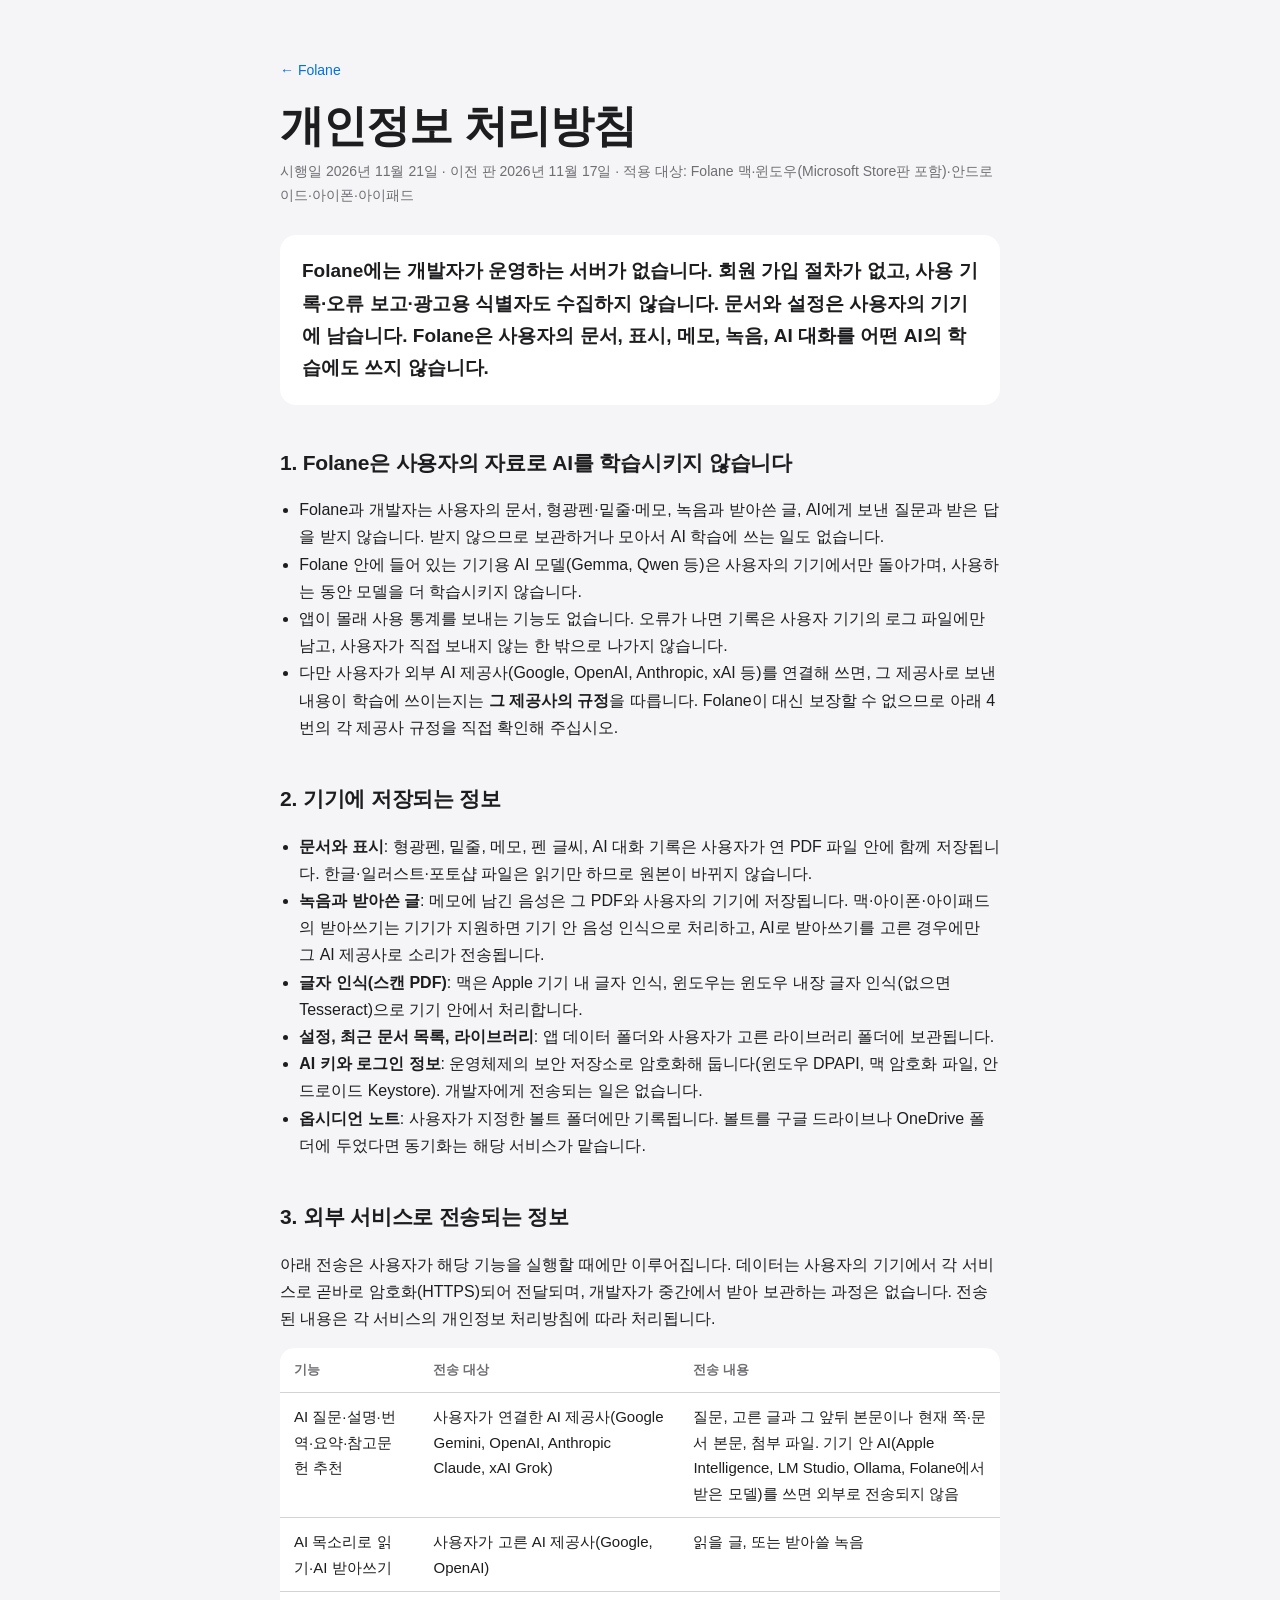
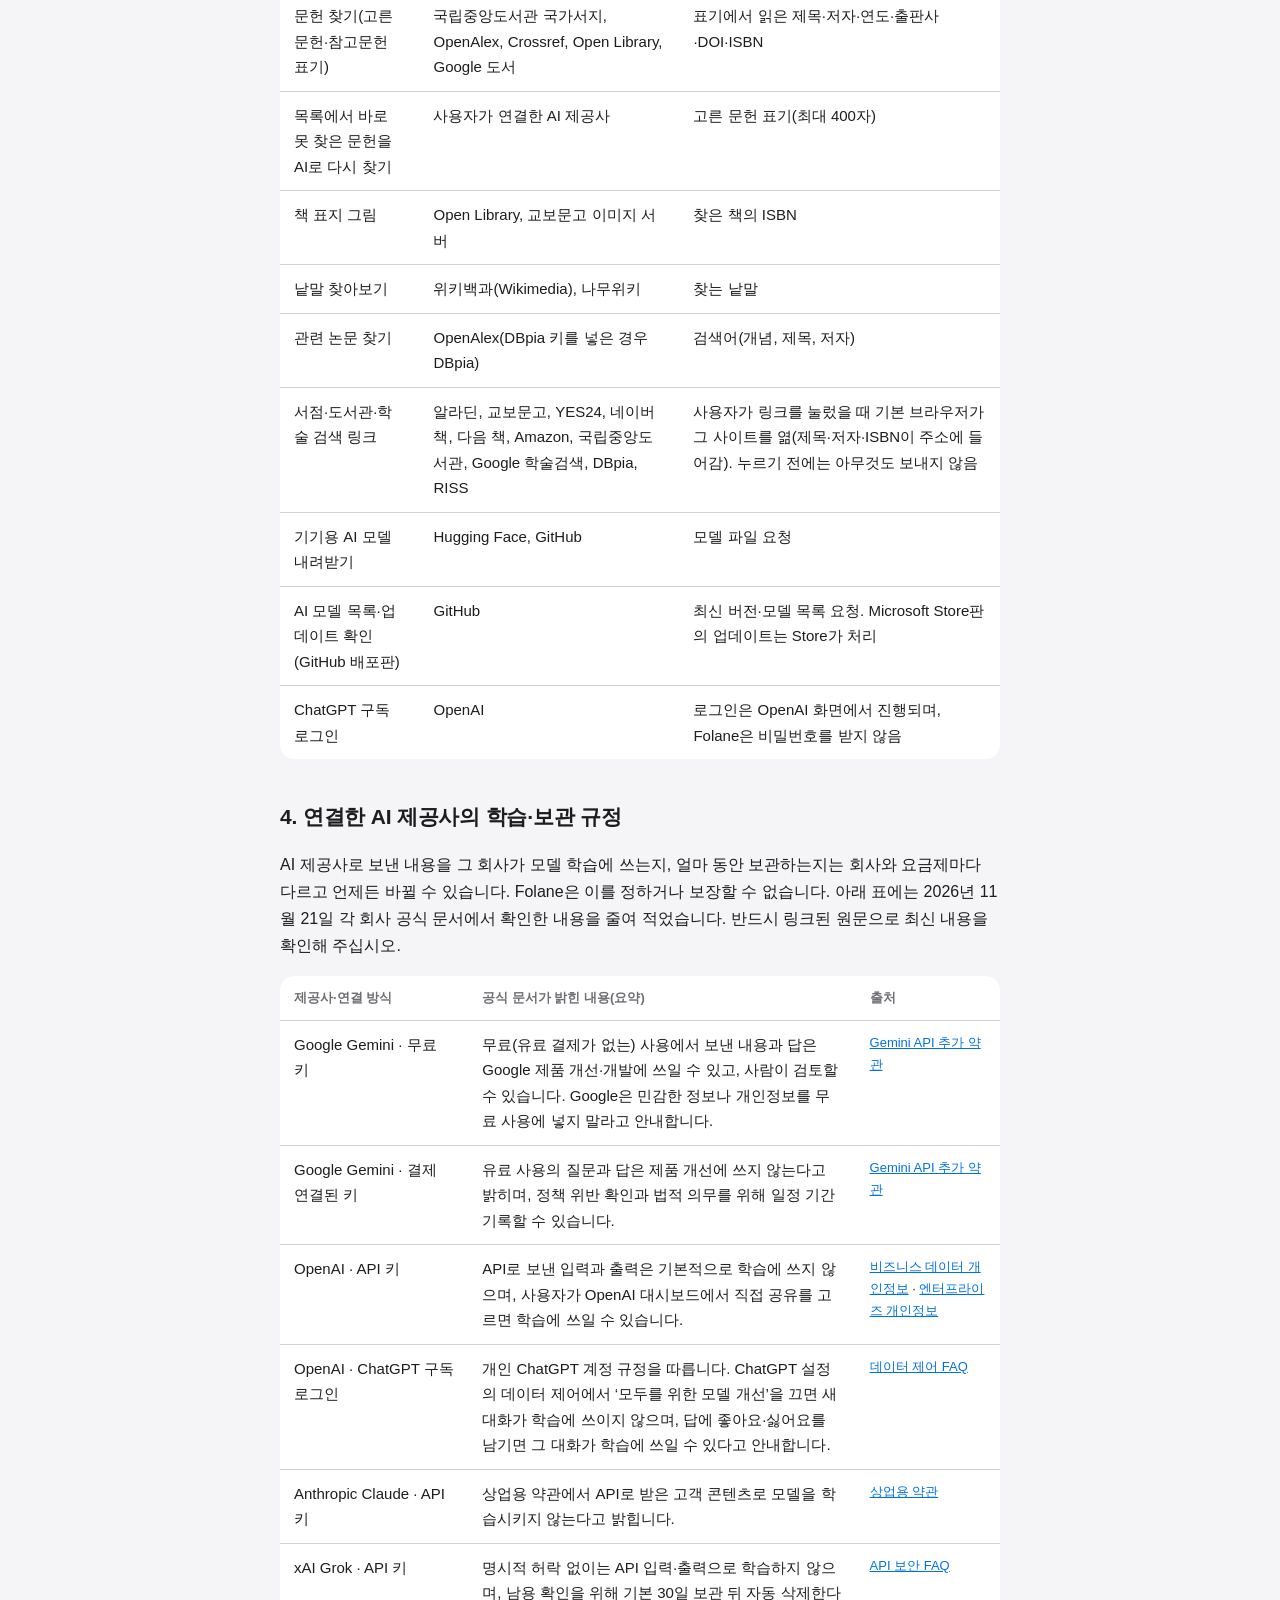
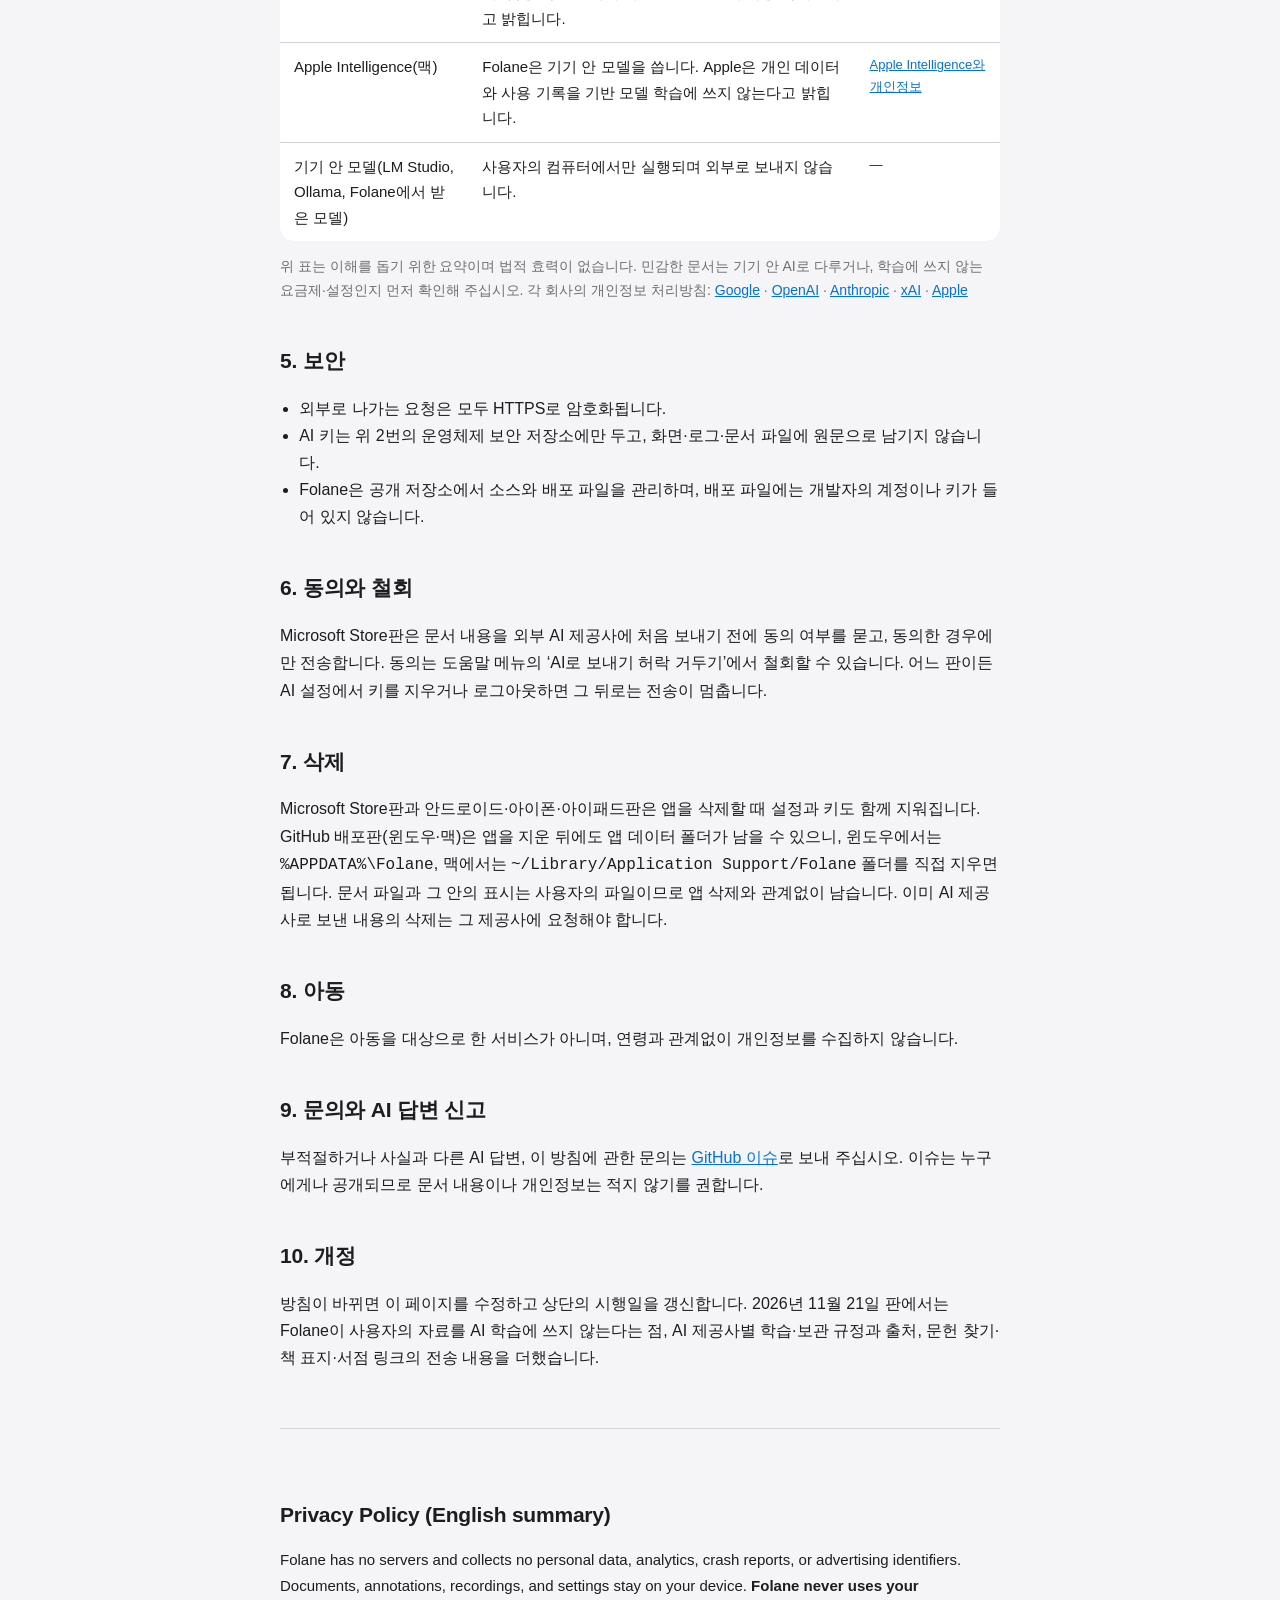
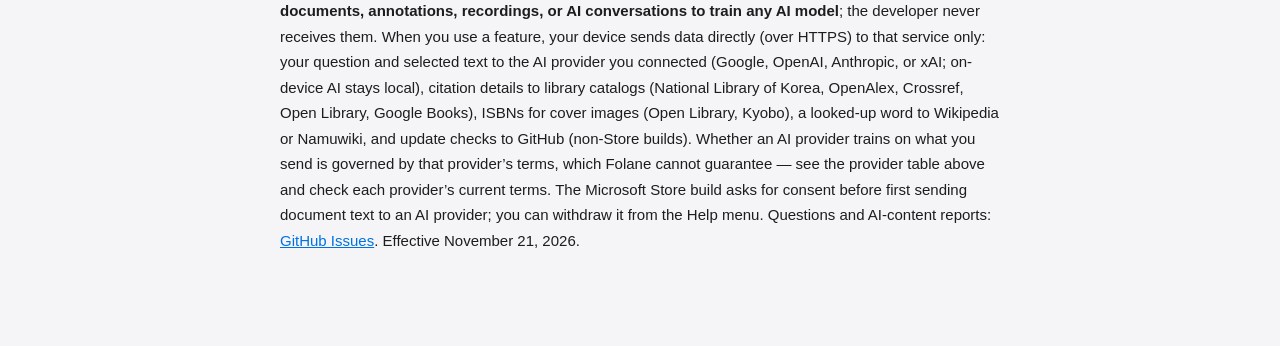
==== commit 2d0ff9b9: "개인정보 처리방침: Folane은 사용자 자료로 AI를 학습시키지 않음, AI 제공사별 학습·보관 규정과 출처, 문헌 찾기·표지·서점 링크 전송 내용 Co-Authored-By: " ====
--- a/privacy.html
+++ b/privacy.html
@@ -4,7 +4,7 @@
 <meta charset="utf-8">
 <meta name="viewport" content="width=device-width, initial-scale=1">
 <title>개인정보 처리방침 — Folane</title>
-<meta name="description" content="Folane PDF 리더의 개인정보 처리방침. Folane은 서버를 두지 않고 개인정보를 모으지 않아요.">
+<meta name="description" content="Folane PDF 리더의 개인정보 처리방침. Folane은 서버를 두지 않고 개인정보를 모으지 않으며, 사용자의 문서를 AI 학습에 쓰지 않습니다.">
 <link rel="stylesheet" href="assets/fonts/pretendard.css">
 <style>
   :root { --bg: #F5F5F7; --card: #FFFFFF; --ink: #1D1D1F; --muted: #6E6E73; --line: #D2D2D7; --blue: #0071E3; }
@@ -27,55 +27,94 @@
   .scroll { overflow-x: auto; border-radius: 14px; }
   .en { margin-top: 56px; padding-top: 28px; border-top: 1px solid var(--line); color: var(--muted); font-size: 15px; }
   .en h2 { color: var(--ink); }
+  .note { color: var(--muted); font-size: 14px; }
+  .src { font-size: 13px; }
+  h3 { font-size: 17px; margin: 24px 0 6px; }
 </style>
 </head>
 <body>
 <main>
   <a class="back" href="./">← Folane</a>
   <h1>개인정보 처리방침</h1>
-  <p class="date">시행일 2026년 11월 17일 · 적용 대상: Folane 맥·윈도우(Microsoft Store판 포함)·안드로이드·아이폰·아이패드</p>
+  <p class="date">시행일 2026년 11월 21일 · 이전 판 2026년 11월 17일 · 적용 대상: Folane 맥·윈도우(Microsoft Store판 포함)·안드로이드·아이폰·아이패드</p>
 
-  <p class="lead">Folane에는 개발자가 운영하는 서버가 없습니다. 회원 가입 절차가 없고, 사용 기록이나 광고용 식별자도 수집하지 않습니다. 문서와 설정은 사용자의 기기에 남습니다.</p>
+  <p class="lead">Folane에는 개발자가 운영하는 서버가 없습니다. 회원 가입 절차가 없고, 사용 기록·오류 보고·광고용 식별자도 수집하지 않습니다. 문서와 설정은 사용자의 기기에 남습니다. Folane은 사용자의 문서, 표시, 메모, 녹음, AI 대화를 어떤 AI의 학습에도 쓰지 않습니다.</p>
 
-  <h2>1. 기기에 저장되는 정보</h2>
+  <h2>1. Folane은 사용자의 자료로 AI를 학습시키지 않습니다</h2>
   <ul>
-    <li><b>문서와 표시</b>: 형광펜, 메모, AI 대화 기록은 사용자가 연 PDF 파일에 함께 저장됩니다. 한글·일러스트·포토샵 파일은 읽기만 하므로 원본이 바뀌지 않습니다.</li>
-    <li><b>설정과 최근 문서 목록</b>: 앱 데이터 폴더에 보관됩니다.</li>
+    <li>Folane과 개발자는 사용자의 문서, 형광펜·밑줄·메모, 녹음과 받아쓴 글, AI에게 보낸 질문과 받은 답을 받지 않습니다. 받지 않으므로 보관하거나 모아서 AI 학습에 쓰는 일도 없습니다.</li>
+    <li>Folane 안에 들어 있는 기기용 AI 모델(Gemma, Qwen 등)은 사용자의 기기에서만 돌아가며, 사용하는 동안 모델을 더 학습시키지 않습니다.</li>
+    <li>앱이 몰래 사용 통계를 보내는 기능도 없습니다. 오류가 나면 기록은 사용자 기기의 로그 파일에만 남고, 사용자가 직접 보내지 않는 한 밖으로 나가지 않습니다.</li>
+    <li>다만 사용자가 외부 AI 제공사(Google, OpenAI, Anthropic, xAI 등)를 연결해 쓰면, 그 제공사로 보낸 내용이 학습에 쓰이는지는 <b>그 제공사의 규정</b>을 따릅니다. Folane이 대신 보장할 수 없으므로 아래 4번의 각 제공사 규정을 직접 확인해 주십시오.</li>
+  </ul>
+
+  <h2>2. 기기에 저장되는 정보</h2>
+  <ul>
+    <li><b>문서와 표시</b>: 형광펜, 밑줄, 메모, 펜 글씨, AI 대화 기록은 사용자가 연 PDF 파일 안에 함께 저장됩니다. 한글·일러스트·포토샵 파일은 읽기만 하므로 원본이 바뀌지 않습니다.</li>
+    <li><b>녹음과 받아쓴 글</b>: 메모에 남긴 음성은 그 PDF와 사용자의 기기에 저장됩니다. 맥·아이폰·아이패드의 받아쓰기는 기기가 지원하면 기기 안 음성 인식으로 처리하고, AI로 받아쓰기를 고른 경우에만 그 AI 제공사로 소리가 전송됩니다.</li>
+    <li><b>글자 인식(스캔 PDF)</b>: 맥은 Apple 기기 내 글자 인식, 윈도우는 윈도우 내장 글자 인식(없으면 Tesseract)으로 기기 안에서 처리합니다.</li>
+    <li><b>설정, 최근 문서 목록, 라이브러리</b>: 앱 데이터 폴더와 사용자가 고른 라이브러리 폴더에 보관됩니다.</li>
     <li><b>AI 키와 로그인 정보</b>: 운영체제의 보안 저장소로 암호화해 둡니다(윈도우 DPAPI, 맥 암호화 파일, 안드로이드 Keystore). 개발자에게 전송되는 일은 없습니다.</li>
     <li><b>옵시디언 노트</b>: 사용자가 지정한 볼트 폴더에만 기록됩니다. 볼트를 구글 드라이브나 OneDrive 폴더에 두었다면 동기화는 해당 서비스가 맡습니다.</li>
   </ul>
 
-  <h2>2. 외부 서비스로 전송되는 정보</h2>
-  <p>아래 전송은 사용자가 해당 기능을 실행할 때에만 이루어집니다. 데이터는 사용자의 기기에서 각 서비스로 곧바로 전달되며, 개발자가 중간에서 받아 보관하는 과정은 없습니다. 전송된 내용은 각 서비스의 개인정보 처리방침에 따라 처리됩니다.</p>
+  <h2>3. 외부 서비스로 전송되는 정보</h2>
+  <p>아래 전송은 사용자가 해당 기능을 실행할 때에만 이루어집니다. 데이터는 사용자의 기기에서 각 서비스로 곧바로 암호화(HTTPS)되어 전달되며, 개발자가 중간에서 받아 보관하는 과정은 없습니다. 전송된 내용은 각 서비스의 개인정보 처리방침에 따라 처리됩니다.</p>
   <div class="scroll"><table>
     <tr><th>기능</th><th>전송 대상</th><th>전송 내용</th></tr>
-    <tr><td>AI 질문·설명·번역·요약</td><td>사용자가 선택한 AI 제공사(Google Gemini, OpenAI, Anthropic Claude)</td><td>질문, 선택한 글이나 현재 쪽·문서 본문, 첨부 파일. 기기 안에서 실행되는 AI(LM Studio, Ollama, Folane에서 받은 모델)를 쓰면 외부로 전송되지 않음</td></tr>
-    <tr><td>낱말 찾아보기</td><td>위키백과(Wikimedia)</td><td>찾는 낱말</td></tr>
-    <tr><td>관련 논문·참고문헌 검색</td><td>OpenAlex, Crossref, Open Library</td><td>검색어(개념, 제목, 저자)</td></tr>
+    <tr><td>AI 질문·설명·번역·요약·참고문헌 추천</td><td>사용자가 연결한 AI 제공사(Google Gemini, OpenAI, Anthropic Claude, xAI Grok)</td><td>질문, 고른 글과 그 앞뒤 본문이나 현재 쪽·문서 본문, 첨부 파일. 기기 안 AI(Apple Intelligence, LM Studio, Ollama, Folane에서 받은 모델)를 쓰면 외부로 전송되지 않음</td></tr>
+    <tr><td>AI 목소리로 읽기·AI 받아쓰기</td><td>사용자가 고른 AI 제공사(Google, OpenAI)</td><td>읽을 글, 또는 받아쓸 녹음</td></tr>
+    <tr><td>문헌 찾기(고른 문헌·참고문헌 표기)</td><td>국립중앙도서관 국가서지, OpenAlex, Crossref, Open Library, Google 도서</td><td>표기에서 읽은 제목·저자·연도·출판사·DOI·ISBN</td></tr>
+    <tr><td>목록에서 바로 못 찾은 문헌을 AI로 다시 찾기</td><td>사용자가 연결한 AI 제공사</td><td>고른 문헌 표기(최대 400자)</td></tr>
+    <tr><td>책 표지 그림</td><td>Open Library, 교보문고 이미지 서버</td><td>찾은 책의 ISBN</td></tr>
+    <tr><td>낱말 찾아보기</td><td>위키백과(Wikimedia), 나무위키</td><td>찾는 낱말</td></tr>
+    <tr><td>관련 논문 찾기</td><td>OpenAlex(DBpia 키를 넣은 경우 DBpia)</td><td>검색어(개념, 제목, 저자)</td></tr>
+    <tr><td>서점·도서관·학술 검색 링크</td><td>알라딘, 교보문고, YES24, 네이버 책, 다음 책, Amazon, 국립중앙도서관, Google 학술검색, DBpia, RISS</td><td>사용자가 링크를 눌렀을 때 기본 브라우저가 그 사이트를 엶(제목·저자·ISBN이 주소에 들어감). 누르기 전에는 아무것도 보내지 않음</td></tr>
     <tr><td>기기용 AI 모델 내려받기</td><td>Hugging Face, GitHub</td><td>모델 파일 요청</td></tr>
-    <tr><td>업데이트 확인(GitHub 배포판)</td><td>GitHub</td><td>최신 버전 정보 요청. Microsoft Store판의 업데이트는 Store가 처리</td></tr>
-    <tr><td>ChatGPT 구독 로그인(해당 기능이 있는 판)</td><td>OpenAI</td><td>로그인은 OpenAI 화면에서 진행되며, Folane은 비밀번호를 받지 않음</td></tr>
+    <tr><td>AI 모델 목록·업데이트 확인(GitHub 배포판)</td><td>GitHub</td><td>최신 버전·모델 목록 요청. Microsoft Store판의 업데이트는 Store가 처리</td></tr>
+    <tr><td>ChatGPT 구독 로그인</td><td>OpenAI</td><td>로그인은 OpenAI 화면에서 진행되며, Folane은 비밀번호를 받지 않음</td></tr>
   </table></div>
-  <p>각 AI 제공사의 처리방침: <a href="https://policies.google.com/privacy">Google</a> · <a href="https://openai.com/policies/privacy-policy/">OpenAI</a> · <a href="https://www.anthropic.com/legal/privacy">Anthropic</a></p>
 
-  <h2>3. 동의와 철회</h2>
+  <h2>4. 연결한 AI 제공사의 학습·보관 규정</h2>
+  <p>AI 제공사로 보낸 내용을 그 회사가 모델 학습에 쓰는지, 얼마 동안 보관하는지는 회사와 요금제마다 다르고 언제든 바뀔 수 있습니다. Folane은 이를 정하거나 보장할 수 없습니다. 아래 표에는 2026년 11월 21일 각 회사 공식 문서에서 확인한 내용을 줄여 적었습니다. 반드시 링크된 원문으로 최신 내용을 확인해 주십시오.</p>
+  <div class="scroll"><table>
+    <tr><th>제공사·연결 방식</th><th>공식 문서가 밝힌 내용(요약)</th><th>출처</th></tr>
+    <tr><td>Google Gemini · 무료 키</td><td>무료(유료 결제가 없는) 사용에서 보낸 내용과 답은 Google 제품 개선·개발에 쓰일 수 있고, 사람이 검토할 수 있습니다. Google은 민감한 정보나 개인정보를 무료 사용에 넣지 말라고 안내합니다.</td><td class="src"><a href="https://ai.google.dev/gemini-api/terms">Gemini API 추가 약관</a></td></tr>
+    <tr><td>Google Gemini · 결제 연결된 키</td><td>유료 사용의 질문과 답은 제품 개선에 쓰지 않는다고 밝히며, 정책 위반 확인과 법적 의무를 위해 일정 기간 기록할 수 있습니다.</td><td class="src"><a href="https://ai.google.dev/gemini-api/terms">Gemini API 추가 약관</a></td></tr>
+    <tr><td>OpenAI · API 키</td><td>API로 보낸 입력과 출력은 기본적으로 학습에 쓰지 않으며, 사용자가 OpenAI 대시보드에서 직접 공유를 고르면 학습에 쓰일 수 있습니다.</td><td class="src"><a href="https://openai.com/business-data/">비즈니스 데이터 개인정보</a> · <a href="https://openai.com/enterprise-privacy/">엔터프라이즈 개인정보</a></td></tr>
+    <tr><td>OpenAI · ChatGPT 구독 로그인</td><td>개인 ChatGPT 계정 규정을 따릅니다. ChatGPT 설정의 데이터 제어에서 ‘모두를 위한 모델 개선’을 끄면 새 대화가 학습에 쓰이지 않으며, 답에 좋아요·싫어요를 남기면 그 대화가 학습에 쓰일 수 있다고 안내합니다.</td><td class="src"><a href="https://help.openai.com/en/articles/7730893-data-controls-faq">데이터 제어 FAQ</a></td></tr>
+    <tr><td>Anthropic Claude · API 키</td><td>상업용 약관에서 API로 받은 고객 콘텐츠로 모델을 학습시키지 않는다고 밝힙니다.</td><td class="src"><a href="https://www.anthropic.com/legal/commercial-terms">상업용 약관</a></td></tr>
+    <tr><td>xAI Grok · API 키</td><td>명시적 허락 없이는 API 입력·출력으로 학습하지 않으며, 남용 확인을 위해 기본 30일 보관 뒤 자동 삭제한다고 밝힙니다.</td><td class="src"><a href="https://docs.x.ai/docs/resources/faq-api/security">API 보안 FAQ</a></td></tr>
+    <tr><td>Apple Intelligence(맥)</td><td>Folane은 기기 안 모델을 씁니다. Apple은 개인 데이터와 사용 기록을 기반 모델 학습에 쓰지 않는다고 밝힙니다.</td><td class="src"><a href="https://www.apple.com/legal/privacy/data/en/intelligence-engine/">Apple Intelligence와 개인정보</a></td></tr>
+    <tr><td>기기 안 모델(LM Studio, Ollama, Folane에서 받은 모델)</td><td>사용자의 컴퓨터에서만 실행되며 외부로 보내지 않습니다.</td><td class="src">—</td></tr>
+  </table></div>
+  <p class="note">위 표는 이해를 돕기 위한 요약이며 법적 효력이 없습니다. 민감한 문서는 기기 안 AI로 다루거나, 학습에 쓰지 않는 요금제·설정인지 먼저 확인해 주십시오. 각 회사의 개인정보 처리방침: <a href="https://policies.google.com/privacy">Google</a> · <a href="https://openai.com/policies/privacy-policy/">OpenAI</a> · <a href="https://www.anthropic.com/legal/privacy">Anthropic</a> · <a href="https://x.ai/legal/privacy-policy">xAI</a> · <a href="https://www.apple.com/legal/privacy/">Apple</a></p>
+
+  <h2>5. 보안</h2>
+  <ul>
+    <li>외부로 나가는 요청은 모두 HTTPS로 암호화됩니다.</li>
+    <li>AI 키는 위 2번의 운영체제 보안 저장소에만 두고, 화면·로그·문서 파일에 원문으로 남기지 않습니다.</li>
+    <li>Folane은 공개 저장소에서 소스와 배포 파일을 관리하며, 배포 파일에는 개발자의 계정이나 키가 들어 있지 않습니다.</li>
+  </ul>
+
+  <h2>6. 동의와 철회</h2>
   <p>Microsoft Store판은 문서 내용을 외부 AI 제공사에 처음 보내기 전에 동의 여부를 묻고, 동의한 경우에만 전송합니다. 동의는 도움말 메뉴의 ‘AI로 보내기 허락 거두기’에서 철회할 수 있습니다. 어느 판이든 AI 설정에서 키를 지우거나 로그아웃하면 그 뒤로는 전송이 멈춥니다.</p>
 
-  <h2>4. 삭제</h2>
-  <p>Microsoft Store판과 안드로이드·아이폰·아이패드판은 앱을 삭제할 때 설정과 키도 함께 지워집니다. GitHub 배포판(윈도우·맥)은 앱을 지운 뒤에도 앱 데이터 폴더가 남을 수 있으니, 윈도우에서는 <code>%APPDATA%\Folane</code>, 맥에서는 <code>~/Library/Application Support/Folane</code> 폴더를 직접 지우면 됩니다. 문서 파일과 그 안의 표시는 사용자의 파일이므로 앱 삭제와 관계없이 남습니다.</p>
+  <h2>7. 삭제</h2>
+  <p>Microsoft Store판과 안드로이드·아이폰·아이패드판은 앱을 삭제할 때 설정과 키도 함께 지워집니다. GitHub 배포판(윈도우·맥)은 앱을 지운 뒤에도 앱 데이터 폴더가 남을 수 있으니, 윈도우에서는 <code>%APPDATA%\Folane</code>, 맥에서는 <code>~/Library/Application Support/Folane</code> 폴더를 직접 지우면 됩니다. 문서 파일과 그 안의 표시는 사용자의 파일이므로 앱 삭제와 관계없이 남습니다. 이미 AI 제공사로 보낸 내용의 삭제는 그 제공사에 요청해야 합니다.</p>
 
-  <h2>5. 아동</h2>
+  <h2>8. 아동</h2>
   <p>Folane은 아동을 대상으로 한 서비스가 아니며, 연령과 관계없이 개인정보를 수집하지 않습니다.</p>
 
-  <h2>6. 문의와 AI 답변 신고</h2>
+  <h2>9. 문의와 AI 답변 신고</h2>
   <p>부적절하거나 사실과 다른 AI 답변, 이 방침에 관한 문의는 <a href="https://github.com/peanutJES/folane-releases/issues">GitHub 이슈</a>로 보내 주십시오. 이슈는 누구에게나 공개되므로 문서 내용이나 개인정보는 적지 않기를 권합니다.</p>
 
-  <h2>7. 개정</h2>
-  <p>방침이 바뀌면 이 페이지를 수정하고 상단의 시행일을 갱신합니다.</p>
+  <h2>10. 개정</h2>
+  <p>방침이 바뀌면 이 페이지를 수정하고 상단의 시행일을 갱신합니다. 2026년 11월 21일 판에서는 Folane이 사용자의 자료를 AI 학습에 쓰지 않는다는 점, AI 제공사별 학습·보관 규정과 출처, 문헌 찾기·책 표지·서점 링크의 전송 내용을 더했습니다.</p>
 
-  <section class="en" lang="en">
+  <section class="en">
     <h2>Privacy Policy (English summary)</h2>
-    <p>Folane has no servers and collects no personal data, analytics, or advertising identifiers. Documents, annotations, and settings stay on your device; AI keys are encrypted with the OS secure storage and never sent to the developer. Only when you use a feature does your device send data directly to that service: your question and selected document text to the AI provider you chose (Google, OpenAI, or Anthropic; local AI stays on device), a looked-up word to Wikipedia, search terms to OpenAlex/Crossref/Open Library, and update checks to GitHub (non-Store builds). The Microsoft Store build asks for consent before first sending document text to an AI provider; you can withdraw it from the Help menu. Questions and AI-content reports: <a href="https://github.com/peanutJES/folane-releases/issues">GitHub Issues</a>. Effective November 17, 2026.</p>
+    <p>Folane has no servers and collects no personal data, analytics, crash reports, or advertising identifiers. Documents, annotations, recordings, and settings stay on your device. <b>Folane never uses your documents, annotations, recordings, or AI conversations to train any AI model</b>; the developer never receives them. When you use a feature, your device sends data directly (over HTTPS) to that service only: your question and selected text to the AI provider you connected (Google, OpenAI, Anthropic, or xAI; on-device AI stays local), citation details to library catalogs (National Library of Korea, OpenAlex, Crossref, Open Library, Google Books), ISBNs for cover images (Open Library, Kyobo), a looked-up word to Wikipedia or Namuwiki, and update checks to GitHub (non-Store builds). Whether an AI provider trains on what you send is governed by that provider’s terms, which Folane cannot guarantee — see the provider table above and check each provider’s current terms. The Microsoft Store build asks for consent before first sending document text to an AI provider; you can withdraw it from the Help menu. Questions and AI-content reports: <a href="https://github.com/peanutJES/folane-releases/issues">GitHub Issues</a>. Effective November 21, 2026.</p>
   </section>
 </main>
 </body>
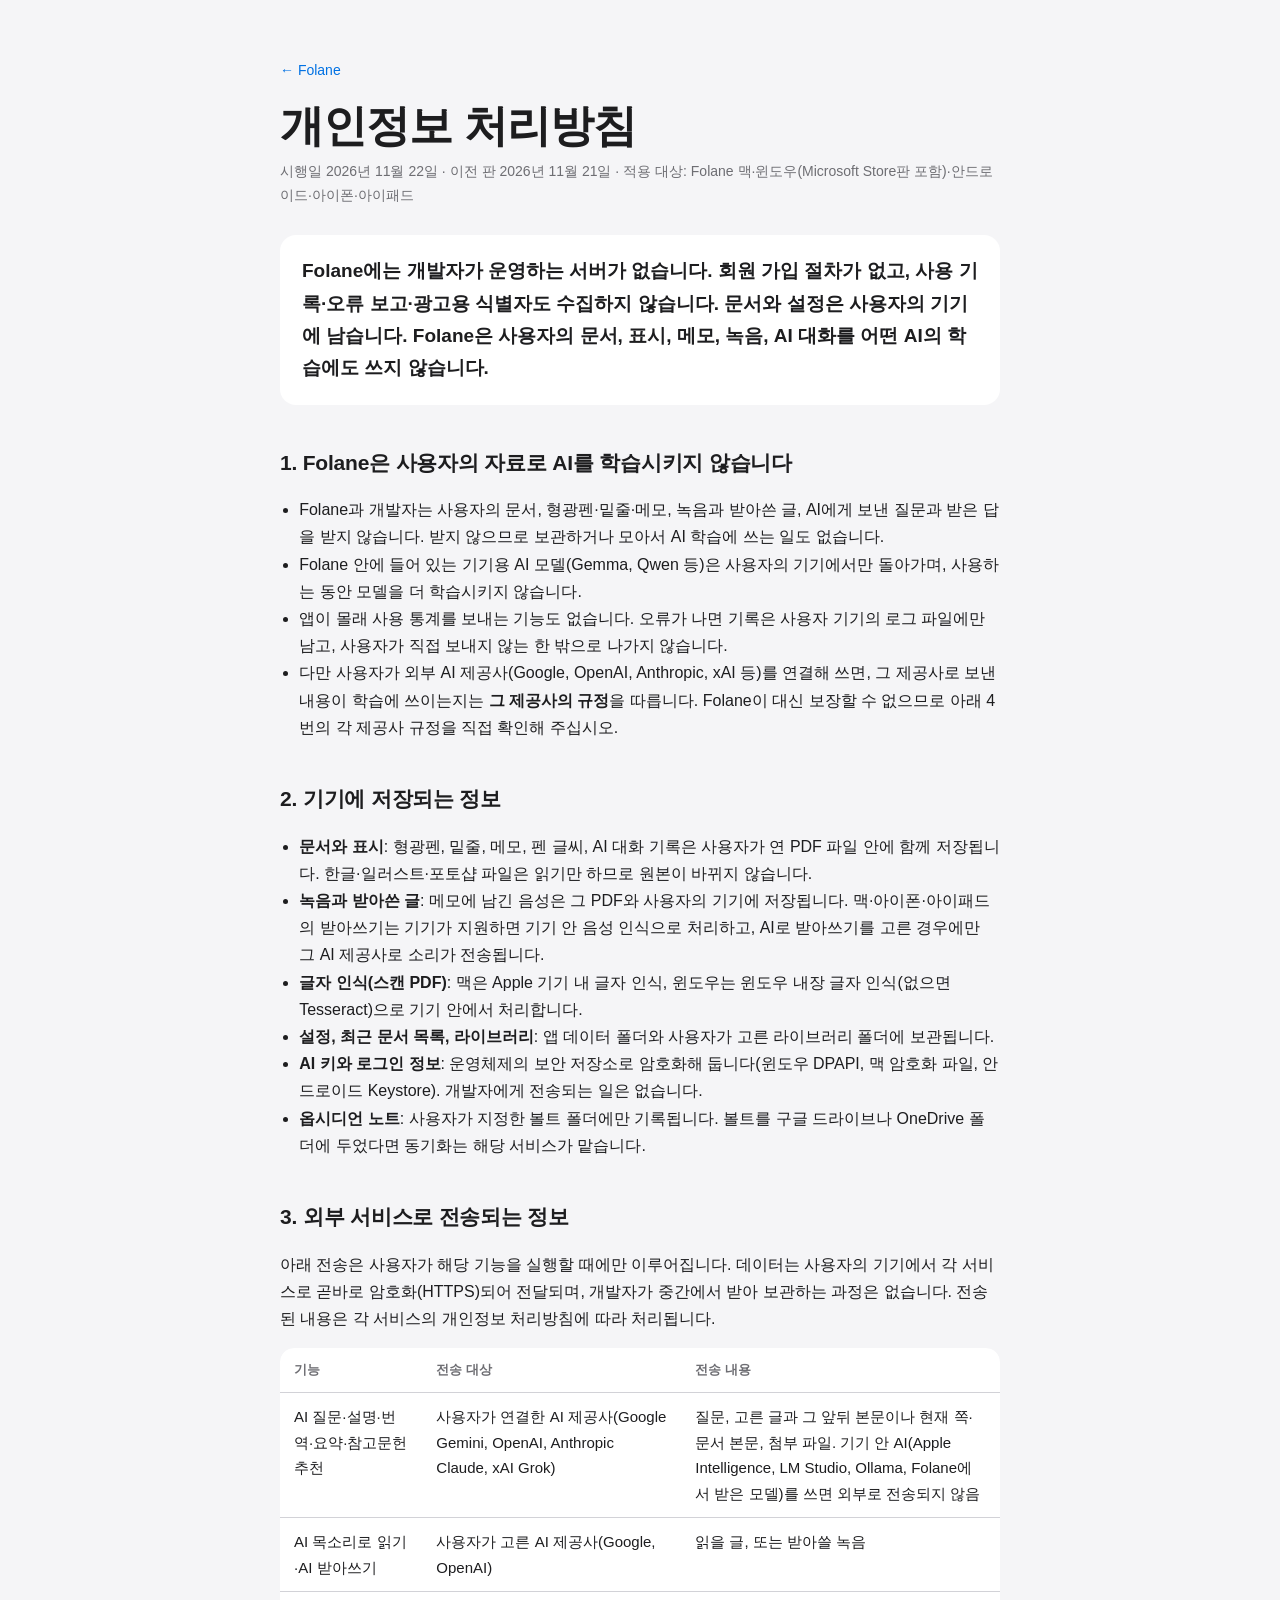
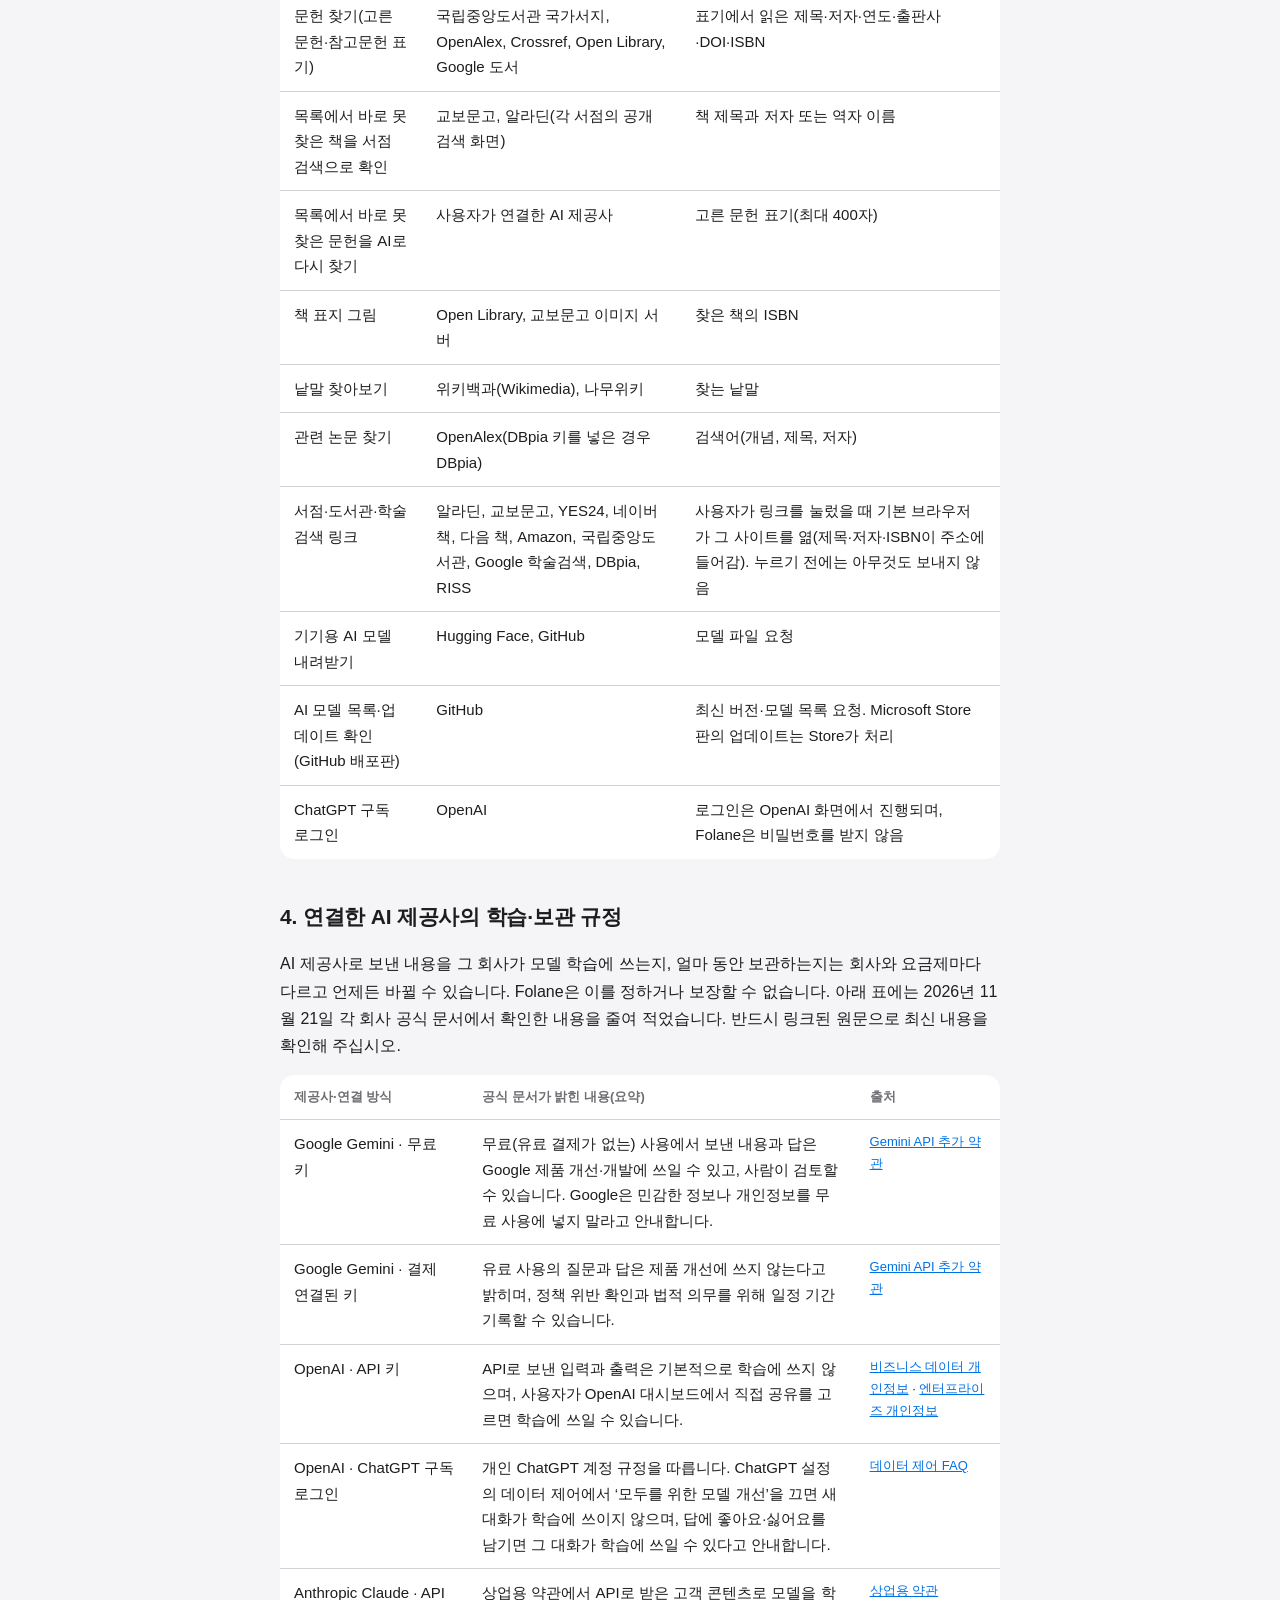
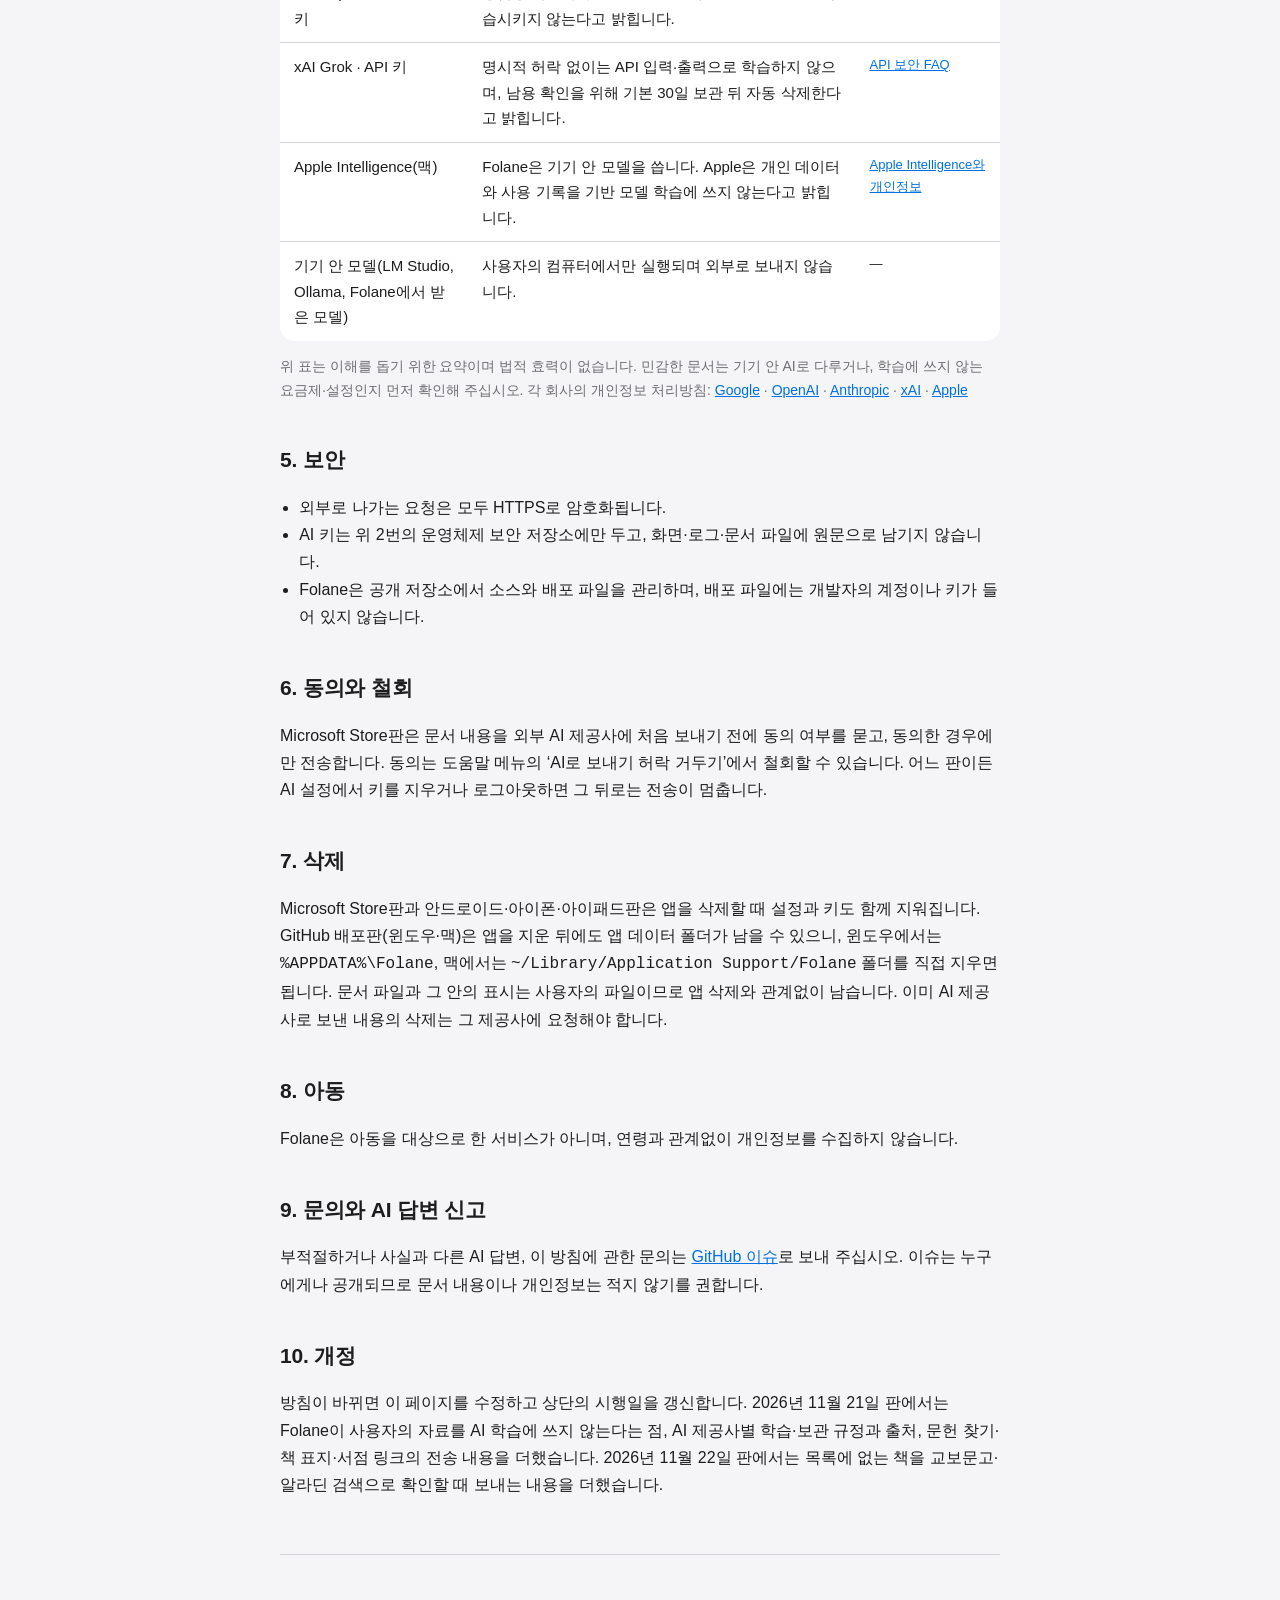
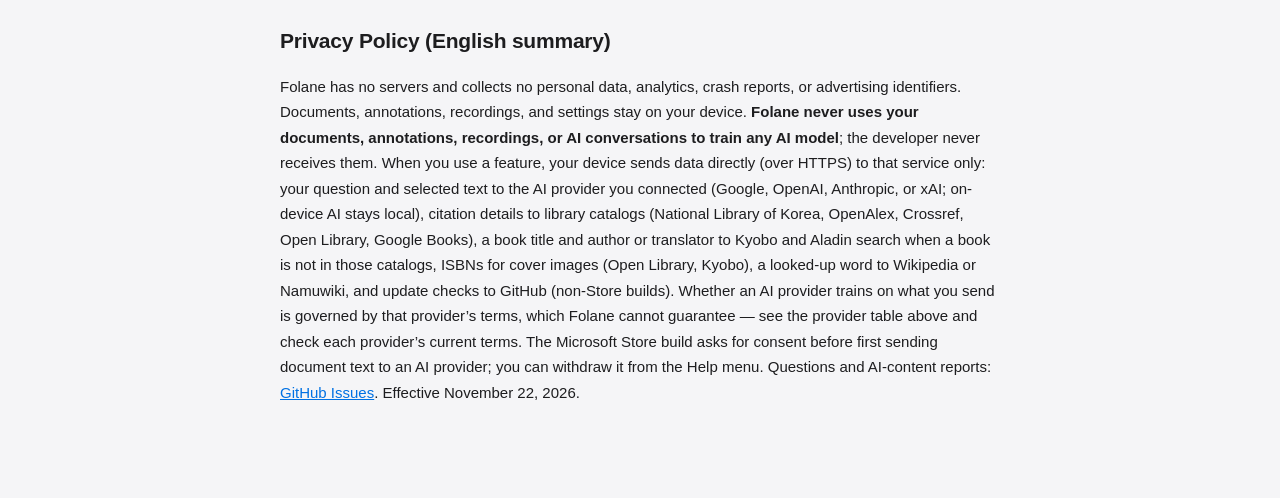
==== commit c020e90d: "privacy: 교보문고·알라딘 서점 확인 전송 내용 추가 (Folane 1.33.6) Co-Authored-By: Claude Opus 5.5 <noreply@anthropic." ====
--- a/privacy.html
+++ b/privacy.html
@@ -36,7 +36,7 @@
 <main>
   <a class="back" href="./">← Folane</a>
   <h1>개인정보 처리방침</h1>
-  <p class="date">시행일 2026년 11월 21일 · 이전 판 2026년 11월 17일 · 적용 대상: Folane 맥·윈도우(Microsoft Store판 포함)·안드로이드·아이폰·아이패드</p>
+  <p class="date">시행일 2026년 11월 22일 · 이전 판 2026년 11월 21일 · 적용 대상: Folane 맥·윈도우(Microsoft Store판 포함)·안드로이드·아이폰·아이패드</p>
 
   <p class="lead">Folane에는 개발자가 운영하는 서버가 없습니다. 회원 가입 절차가 없고, 사용 기록·오류 보고·광고용 식별자도 수집하지 않습니다. 문서와 설정은 사용자의 기기에 남습니다. Folane은 사용자의 문서, 표시, 메모, 녹음, AI 대화를 어떤 AI의 학습에도 쓰지 않습니다.</p>
 
@@ -65,6 +65,7 @@
     <tr><td>AI 질문·설명·번역·요약·참고문헌 추천</td><td>사용자가 연결한 AI 제공사(Google Gemini, OpenAI, Anthropic Claude, xAI Grok)</td><td>질문, 고른 글과 그 앞뒤 본문이나 현재 쪽·문서 본문, 첨부 파일. 기기 안 AI(Apple Intelligence, LM Studio, Ollama, Folane에서 받은 모델)를 쓰면 외부로 전송되지 않음</td></tr>
     <tr><td>AI 목소리로 읽기·AI 받아쓰기</td><td>사용자가 고른 AI 제공사(Google, OpenAI)</td><td>읽을 글, 또는 받아쓸 녹음</td></tr>
     <tr><td>문헌 찾기(고른 문헌·참고문헌 표기)</td><td>국립중앙도서관 국가서지, OpenAlex, Crossref, Open Library, Google 도서</td><td>표기에서 읽은 제목·저자·연도·출판사·DOI·ISBN</td></tr>
+    <tr><td>목록에서 바로 못 찾은 책을 서점 검색으로 확인</td><td>교보문고, 알라딘(각 서점의 공개 검색 화면)</td><td>책 제목과 저자 또는 역자 이름</td></tr>
     <tr><td>목록에서 바로 못 찾은 문헌을 AI로 다시 찾기</td><td>사용자가 연결한 AI 제공사</td><td>고른 문헌 표기(최대 400자)</td></tr>
     <tr><td>책 표지 그림</td><td>Open Library, 교보문고 이미지 서버</td><td>찾은 책의 ISBN</td></tr>
     <tr><td>낱말 찾아보기</td><td>위키백과(Wikimedia), 나무위키</td><td>찾는 낱말</td></tr>
@@ -110,11 +111,11 @@
   <p>부적절하거나 사실과 다른 AI 답변, 이 방침에 관한 문의는 <a href="https://github.com/peanutJES/folane-releases/issues">GitHub 이슈</a>로 보내 주십시오. 이슈는 누구에게나 공개되므로 문서 내용이나 개인정보는 적지 않기를 권합니다.</p>
 
   <h2>10. 개정</h2>
-  <p>방침이 바뀌면 이 페이지를 수정하고 상단의 시행일을 갱신합니다. 2026년 11월 21일 판에서는 Folane이 사용자의 자료를 AI 학습에 쓰지 않는다는 점, AI 제공사별 학습·보관 규정과 출처, 문헌 찾기·책 표지·서점 링크의 전송 내용을 더했습니다.</p>
+  <p>방침이 바뀌면 이 페이지를 수정하고 상단의 시행일을 갱신합니다. 2026년 11월 21일 판에서는 Folane이 사용자의 자료를 AI 학습에 쓰지 않는다는 점, AI 제공사별 학습·보관 규정과 출처, 문헌 찾기·책 표지·서점 링크의 전송 내용을 더했습니다. 2026년 11월 22일 판에서는 목록에 없는 책을 교보문고·알라딘 검색으로 확인할 때 보내는 내용을 더했습니다.</p>
 
   <section class="en">
     <h2>Privacy Policy (English summary)</h2>
-    <p>Folane has no servers and collects no personal data, analytics, crash reports, or advertising identifiers. Documents, annotations, recordings, and settings stay on your device. <b>Folane never uses your documents, annotations, recordings, or AI conversations to train any AI model</b>; the developer never receives them. When you use a feature, your device sends data directly (over HTTPS) to that service only: your question and selected text to the AI provider you connected (Google, OpenAI, Anthropic, or xAI; on-device AI stays local), citation details to library catalogs (National Library of Korea, OpenAlex, Crossref, Open Library, Google Books), ISBNs for cover images (Open Library, Kyobo), a looked-up word to Wikipedia or Namuwiki, and update checks to GitHub (non-Store builds). Whether an AI provider trains on what you send is governed by that provider’s terms, which Folane cannot guarantee — see the provider table above and check each provider’s current terms. The Microsoft Store build asks for consent before first sending document text to an AI provider; you can withdraw it from the Help menu. Questions and AI-content reports: <a href="https://github.com/peanutJES/folane-releases/issues">GitHub Issues</a>. Effective November 21, 2026.</p>
+    <p>Folane has no servers and collects no personal data, analytics, crash reports, or advertising identifiers. Documents, annotations, recordings, and settings stay on your device. <b>Folane never uses your documents, annotations, recordings, or AI conversations to train any AI model</b>; the developer never receives them. When you use a feature, your device sends data directly (over HTTPS) to that service only: your question and selected text to the AI provider you connected (Google, OpenAI, Anthropic, or xAI; on-device AI stays local), citation details to library catalogs (National Library of Korea, OpenAlex, Crossref, Open Library, Google Books), a book title and author or translator to Kyobo and Aladin search when a book is not in those catalogs, ISBNs for cover images (Open Library, Kyobo), a looked-up word to Wikipedia or Namuwiki, and update checks to GitHub (non-Store builds). Whether an AI provider trains on what you send is governed by that provider’s terms, which Folane cannot guarantee — see the provider table above and check each provider’s current terms. The Microsoft Store build asks for consent before first sending document text to an AI provider; you can withdraw it from the Help menu. Questions and AI-content reports: <a href="https://github.com/peanutJES/folane-releases/issues">GitHub Issues</a>. Effective November 22, 2026.</p>
   </section>
 </main>
 </body>
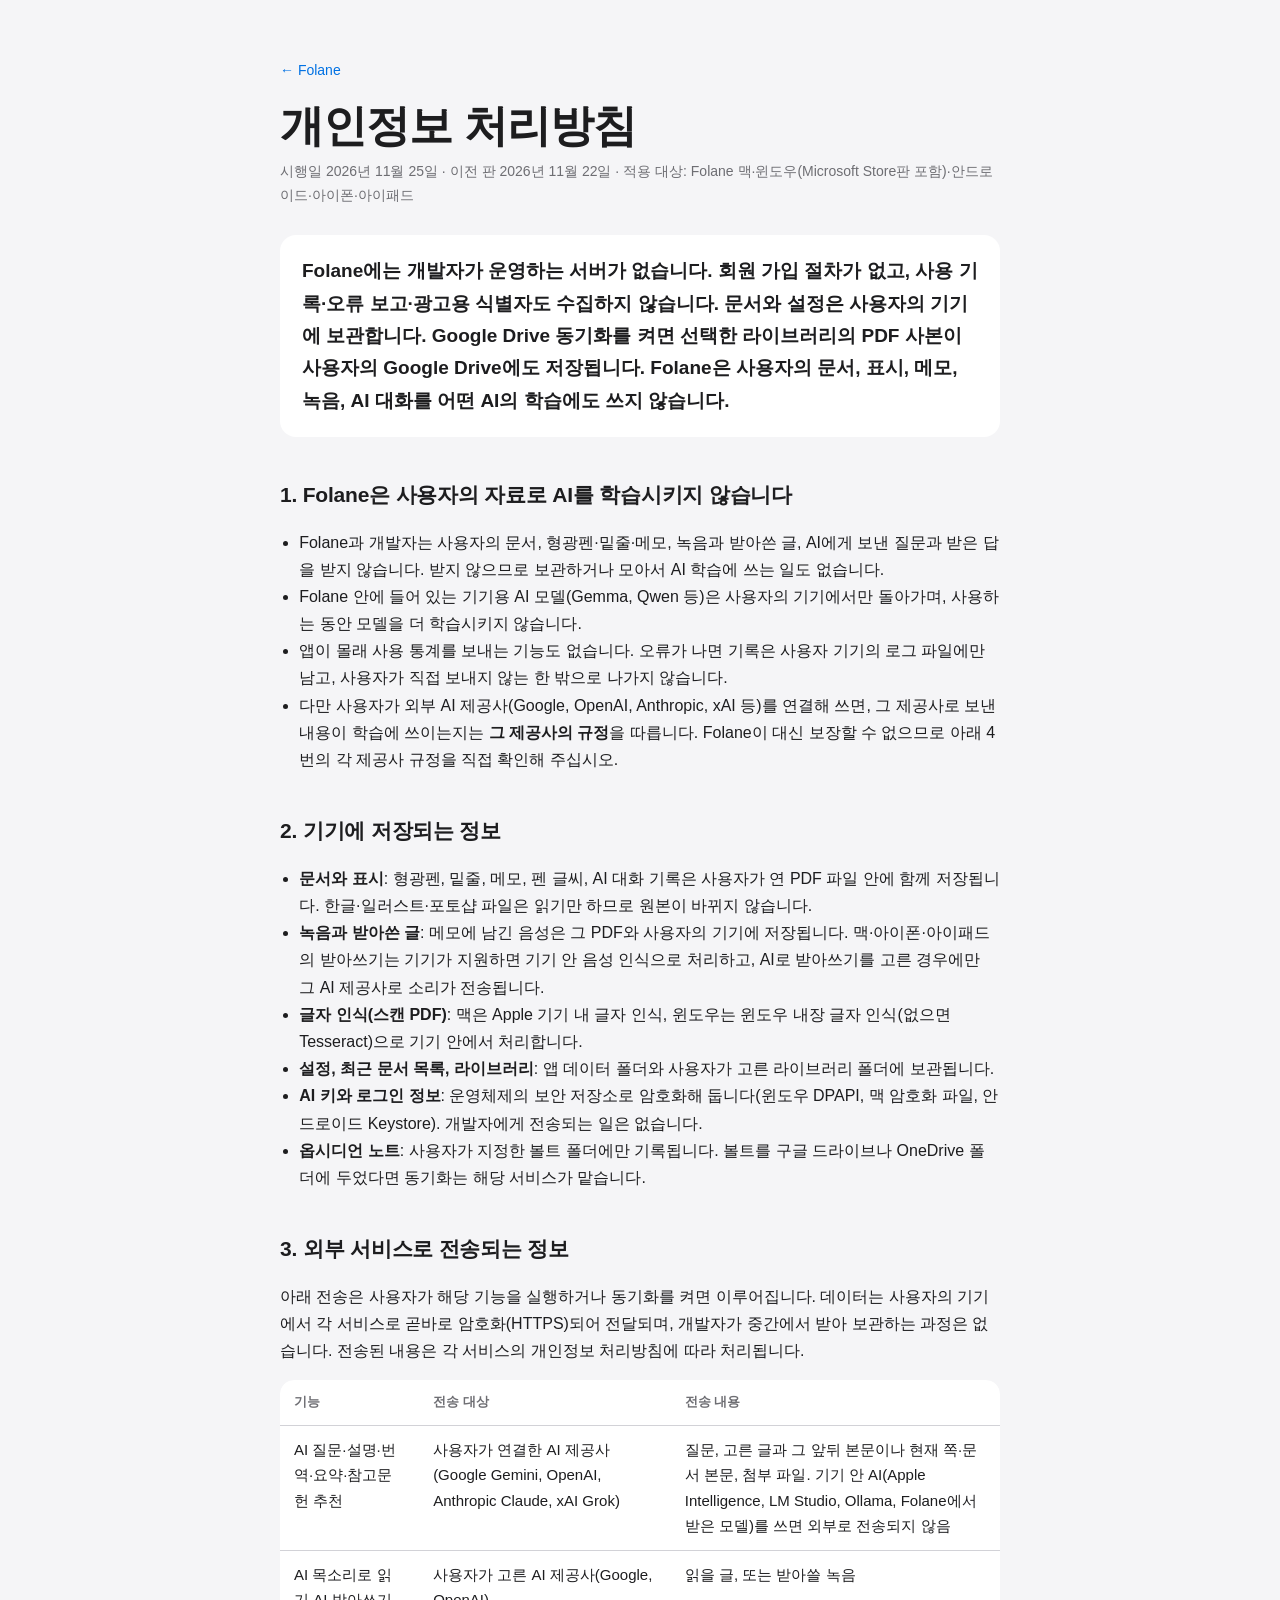
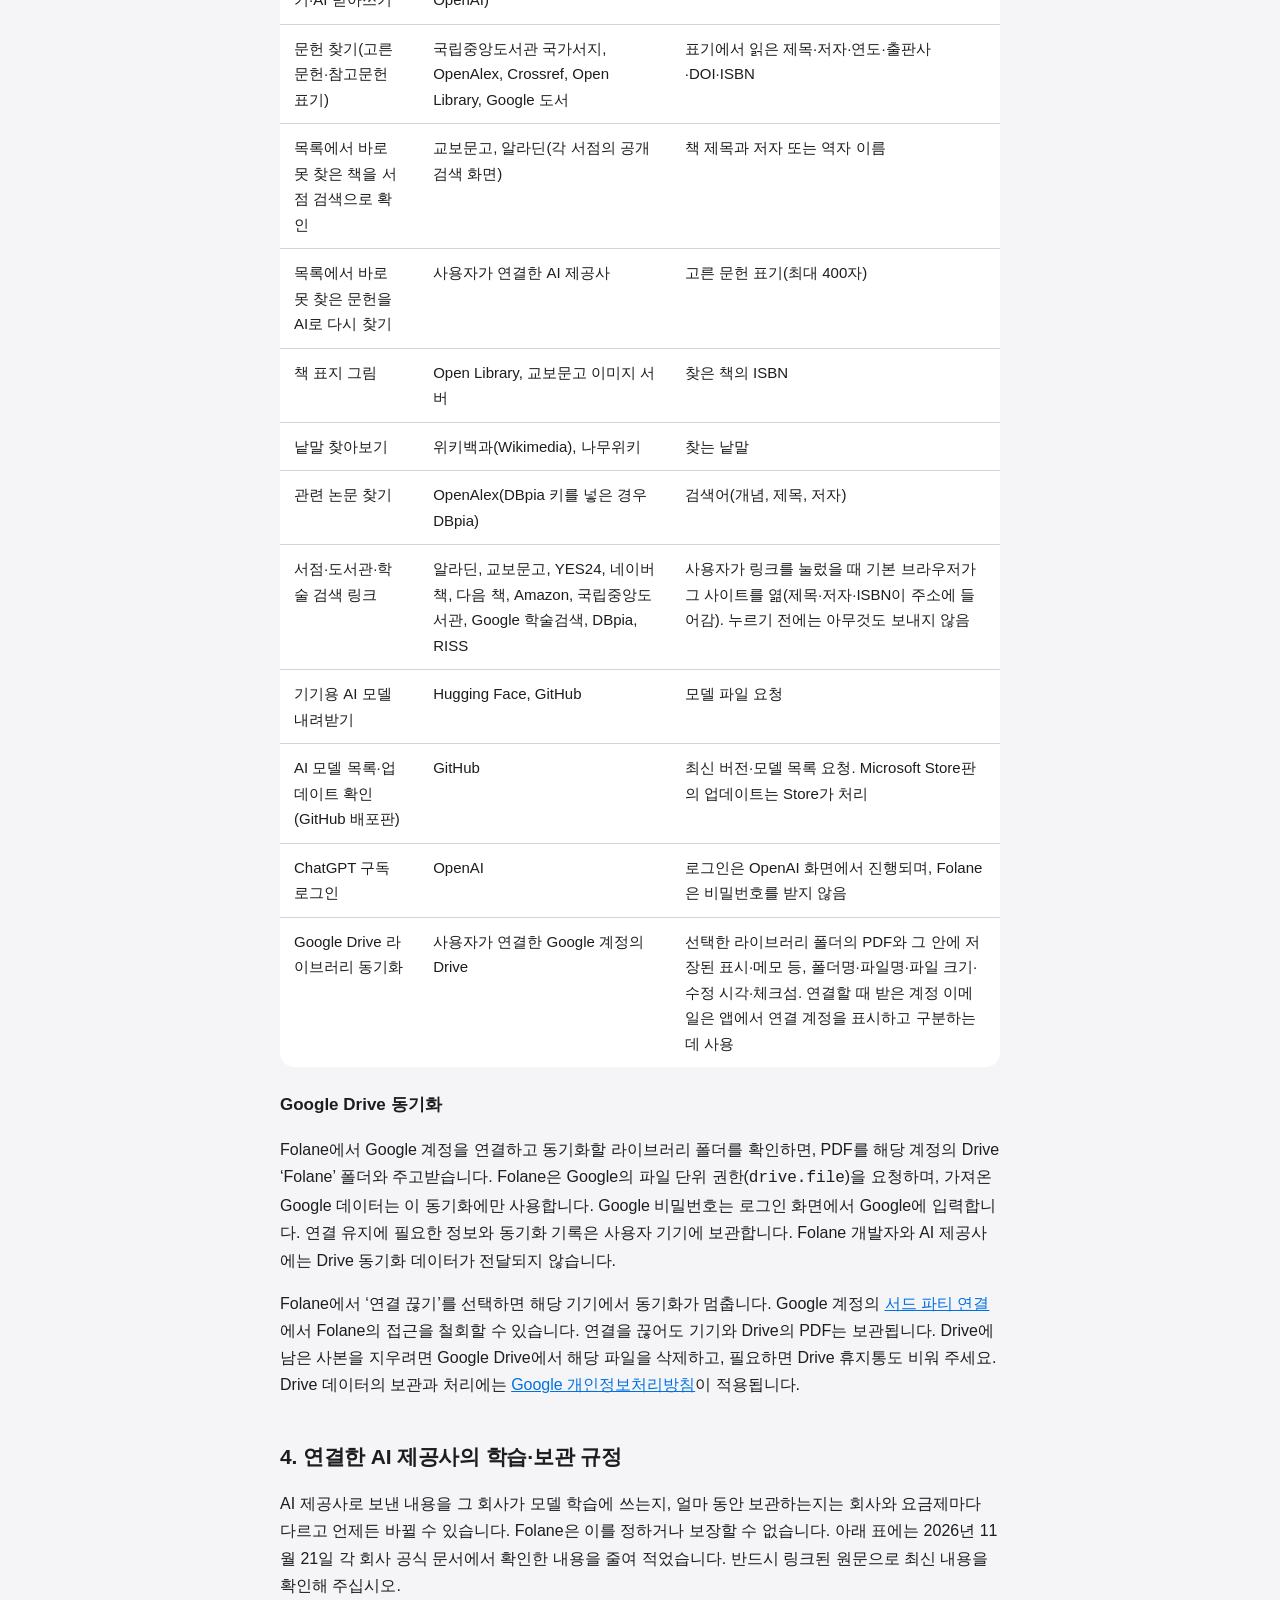
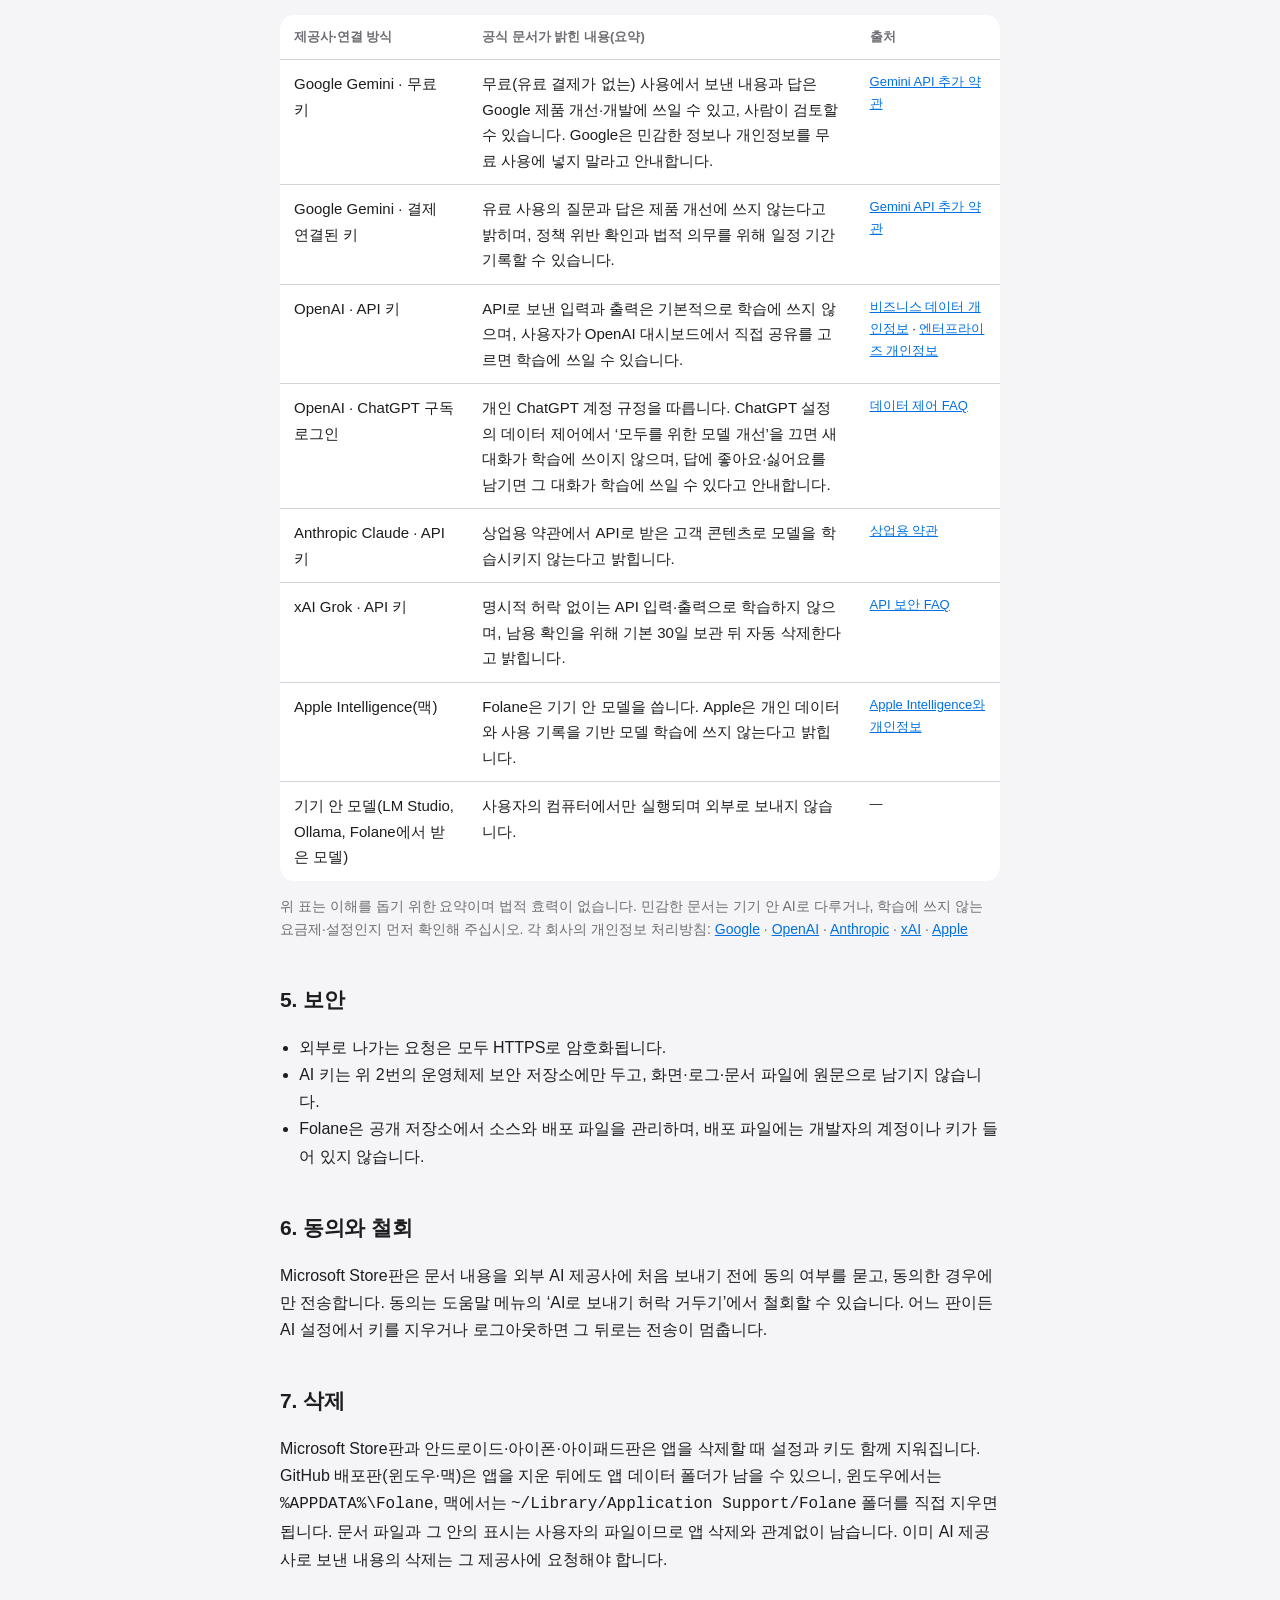
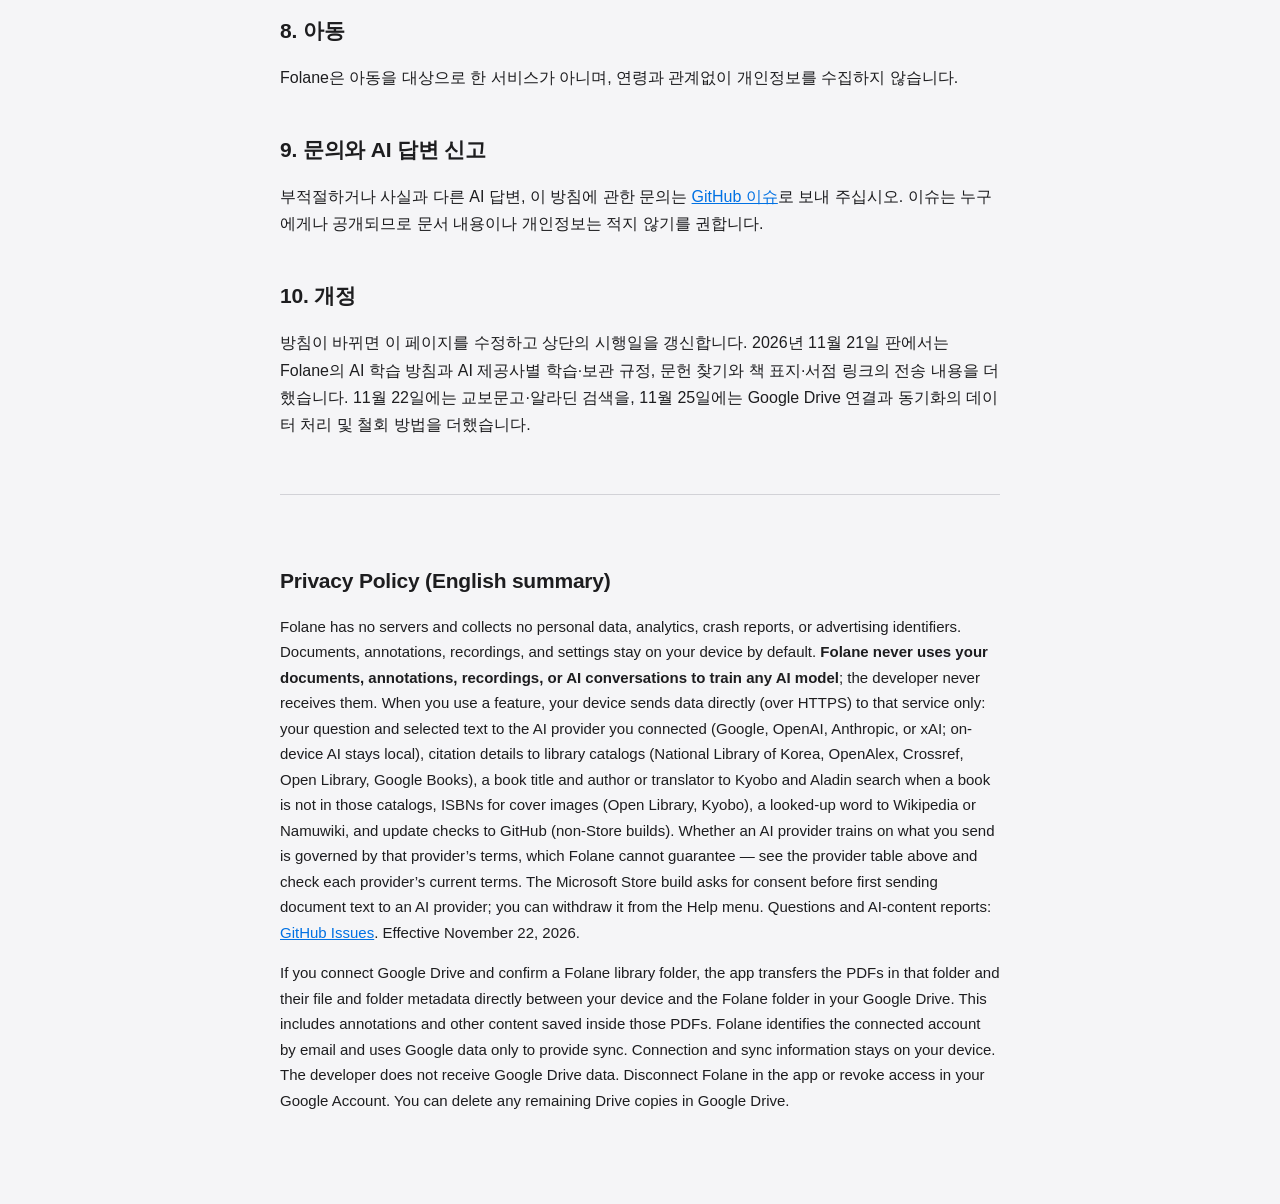
==== commit b8d6182e: "Publish Folane Drive disclosures and site verification" ====
--- a/privacy.html
+++ b/privacy.html
@@ -36,9 +36,9 @@
 <main>
   <a class="back" href="./">← Folane</a>
   <h1>개인정보 처리방침</h1>
-  <p class="date">시행일 2026년 11월 22일 · 이전 판 2026년 11월 21일 · 적용 대상: Folane 맥·윈도우(Microsoft Store판 포함)·안드로이드·아이폰·아이패드</p>
+  <p class="date">시행일 2026년 11월 25일 · 이전 판 2026년 11월 22일 · 적용 대상: Folane 맥·윈도우(Microsoft Store판 포함)·안드로이드·아이폰·아이패드</p>
 
-  <p class="lead">Folane에는 개발자가 운영하는 서버가 없습니다. 회원 가입 절차가 없고, 사용 기록·오류 보고·광고용 식별자도 수집하지 않습니다. 문서와 설정은 사용자의 기기에 남습니다. Folane은 사용자의 문서, 표시, 메모, 녹음, AI 대화를 어떤 AI의 학습에도 쓰지 않습니다.</p>
+  <p class="lead">Folane에는 개발자가 운영하는 서버가 없습니다. 회원 가입 절차가 없고, 사용 기록·오류 보고·광고용 식별자도 수집하지 않습니다. 문서와 설정은 사용자의 기기에 보관합니다. Google Drive 동기화를 켜면 선택한 라이브러리의 PDF 사본이 사용자의 Google Drive에도 저장됩니다. Folane은 사용자의 문서, 표시, 메모, 녹음, AI 대화를 어떤 AI의 학습에도 쓰지 않습니다.</p>
 
   <h2>1. Folane은 사용자의 자료로 AI를 학습시키지 않습니다</h2>
   <ul>
@@ -59,7 +59,7 @@
   </ul>
 
   <h2>3. 외부 서비스로 전송되는 정보</h2>
-  <p>아래 전송은 사용자가 해당 기능을 실행할 때에만 이루어집니다. 데이터는 사용자의 기기에서 각 서비스로 곧바로 암호화(HTTPS)되어 전달되며, 개발자가 중간에서 받아 보관하는 과정은 없습니다. 전송된 내용은 각 서비스의 개인정보 처리방침에 따라 처리됩니다.</p>
+  <p>아래 전송은 사용자가 해당 기능을 실행하거나 동기화를 켜면 이루어집니다. 데이터는 사용자의 기기에서 각 서비스로 곧바로 암호화(HTTPS)되어 전달되며, 개발자가 중간에서 받아 보관하는 과정은 없습니다. 전송된 내용은 각 서비스의 개인정보 처리방침에 따라 처리됩니다.</p>
   <div class="scroll"><table>
     <tr><th>기능</th><th>전송 대상</th><th>전송 내용</th></tr>
     <tr><td>AI 질문·설명·번역·요약·참고문헌 추천</td><td>사용자가 연결한 AI 제공사(Google Gemini, OpenAI, Anthropic Claude, xAI Grok)</td><td>질문, 고른 글과 그 앞뒤 본문이나 현재 쪽·문서 본문, 첨부 파일. 기기 안 AI(Apple Intelligence, LM Studio, Ollama, Folane에서 받은 모델)를 쓰면 외부로 전송되지 않음</td></tr>
@@ -74,7 +74,12 @@
     <tr><td>기기용 AI 모델 내려받기</td><td>Hugging Face, GitHub</td><td>모델 파일 요청</td></tr>
     <tr><td>AI 모델 목록·업데이트 확인(GitHub 배포판)</td><td>GitHub</td><td>최신 버전·모델 목록 요청. Microsoft Store판의 업데이트는 Store가 처리</td></tr>
     <tr><td>ChatGPT 구독 로그인</td><td>OpenAI</td><td>로그인은 OpenAI 화면에서 진행되며, Folane은 비밀번호를 받지 않음</td></tr>
+    <tr><td>Google Drive 라이브러리 동기화</td><td>사용자가 연결한 Google 계정의 Drive</td><td>선택한 라이브러리 폴더의 PDF와 그 안에 저장된 표시·메모 등, 폴더명·파일명·파일 크기·수정 시각·체크섬. 연결할 때 받은 계정 이메일은 앱에서 연결 계정을 표시하고 구분하는 데 사용</td></tr>
   </table></div>
+
+  <h3 id="google-drive">Google Drive 동기화</h3>
+  <p>Folane에서 Google 계정을 연결하고 동기화할 라이브러리 폴더를 확인하면, PDF를 해당 계정의 Drive ‘Folane’ 폴더와 주고받습니다. Folane은 Google의 파일 단위 권한(<code>drive.file</code>)을 요청하며, 가져온 Google 데이터는 이 동기화에만 사용합니다. Google 비밀번호는 로그인 화면에서 Google에 입력합니다. 연결 유지에 필요한 정보와 동기화 기록은 사용자 기기에 보관합니다. Folane 개발자와 AI 제공사에는 Drive 동기화 데이터가 전달되지 않습니다.</p>
+  <p>Folane에서 ‘연결 끊기’를 선택하면 해당 기기에서 동기화가 멈춥니다. Google 계정의 <a href="https://myaccount.google.com/connections">서드 파티 연결</a>에서 Folane의 접근을 철회할 수 있습니다. 연결을 끊어도 기기와 Drive의 PDF는 보관됩니다. Drive에 남은 사본을 지우려면 Google Drive에서 해당 파일을 삭제하고, 필요하면 Drive 휴지통도 비워 주세요. Drive 데이터의 보관과 처리에는 <a href="https://policies.google.com/privacy">Google 개인정보처리방침</a>이 적용됩니다.</p>
 
   <h2>4. 연결한 AI 제공사의 학습·보관 규정</h2>
   <p>AI 제공사로 보낸 내용을 그 회사가 모델 학습에 쓰는지, 얼마 동안 보관하는지는 회사와 요금제마다 다르고 언제든 바뀔 수 있습니다. Folane은 이를 정하거나 보장할 수 없습니다. 아래 표에는 2026년 11월 21일 각 회사 공식 문서에서 확인한 내용을 줄여 적었습니다. 반드시 링크된 원문으로 최신 내용을 확인해 주십시오.</p>
@@ -111,11 +116,12 @@
   <p>부적절하거나 사실과 다른 AI 답변, 이 방침에 관한 문의는 <a href="https://github.com/peanutJES/folane-releases/issues">GitHub 이슈</a>로 보내 주십시오. 이슈는 누구에게나 공개되므로 문서 내용이나 개인정보는 적지 않기를 권합니다.</p>
 
   <h2>10. 개정</h2>
-  <p>방침이 바뀌면 이 페이지를 수정하고 상단의 시행일을 갱신합니다. 2026년 11월 21일 판에서는 Folane이 사용자의 자료를 AI 학습에 쓰지 않는다는 점, AI 제공사별 학습·보관 규정과 출처, 문헌 찾기·책 표지·서점 링크의 전송 내용을 더했습니다. 2026년 11월 22일 판에서는 목록에 없는 책을 교보문고·알라딘 검색으로 확인할 때 보내는 내용을 더했습니다.</p>
+  <p>방침이 바뀌면 이 페이지를 수정하고 상단의 시행일을 갱신합니다. 2026년 11월 21일 판에서는 Folane의 AI 학습 방침과 AI 제공사별 학습·보관 규정, 문헌 찾기와 책 표지·서점 링크의 전송 내용을 더했습니다. 11월 22일에는 교보문고·알라딘 검색을, 11월 25일에는 Google Drive 연결과 동기화의 데이터 처리 및 철회 방법을 더했습니다.</p>
 
   <section class="en">
     <h2>Privacy Policy (English summary)</h2>
-    <p>Folane has no servers and collects no personal data, analytics, crash reports, or advertising identifiers. Documents, annotations, recordings, and settings stay on your device. <b>Folane never uses your documents, annotations, recordings, or AI conversations to train any AI model</b>; the developer never receives them. When you use a feature, your device sends data directly (over HTTPS) to that service only: your question and selected text to the AI provider you connected (Google, OpenAI, Anthropic, or xAI; on-device AI stays local), citation details to library catalogs (National Library of Korea, OpenAlex, Crossref, Open Library, Google Books), a book title and author or translator to Kyobo and Aladin search when a book is not in those catalogs, ISBNs for cover images (Open Library, Kyobo), a looked-up word to Wikipedia or Namuwiki, and update checks to GitHub (non-Store builds). Whether an AI provider trains on what you send is governed by that provider’s terms, which Folane cannot guarantee — see the provider table above and check each provider’s current terms. The Microsoft Store build asks for consent before first sending document text to an AI provider; you can withdraw it from the Help menu. Questions and AI-content reports: <a href="https://github.com/peanutJES/folane-releases/issues">GitHub Issues</a>. Effective November 22, 2026.</p>
+    <p>Folane has no servers and collects no personal data, analytics, crash reports, or advertising identifiers. Documents, annotations, recordings, and settings stay on your device by default. <b>Folane never uses your documents, annotations, recordings, or AI conversations to train any AI model</b>; the developer never receives them. When you use a feature, your device sends data directly (over HTTPS) to that service only: your question and selected text to the AI provider you connected (Google, OpenAI, Anthropic, or xAI; on-device AI stays local), citation details to library catalogs (National Library of Korea, OpenAlex, Crossref, Open Library, Google Books), a book title and author or translator to Kyobo and Aladin search when a book is not in those catalogs, ISBNs for cover images (Open Library, Kyobo), a looked-up word to Wikipedia or Namuwiki, and update checks to GitHub (non-Store builds). Whether an AI provider trains on what you send is governed by that provider’s terms, which Folane cannot guarantee — see the provider table above and check each provider’s current terms. The Microsoft Store build asks for consent before first sending document text to an AI provider; you can withdraw it from the Help menu. Questions and AI-content reports: <a href="https://github.com/peanutJES/folane-releases/issues">GitHub Issues</a>. Effective November 22, 2026.</p>
+    <p>If you connect Google Drive and confirm a Folane library folder, the app transfers the PDFs in that folder and their file and folder metadata directly between your device and the Folane folder in your Google Drive. This includes annotations and other content saved inside those PDFs. Folane identifies the connected account by email and uses Google data only to provide sync. Connection and sync information stays on your device. The developer does not receive Google Drive data. Disconnect Folane in the app or revoke access in your Google Account. You can delete any remaining Drive copies in Google Drive.</p>
   </section>
 </main>
 </body>
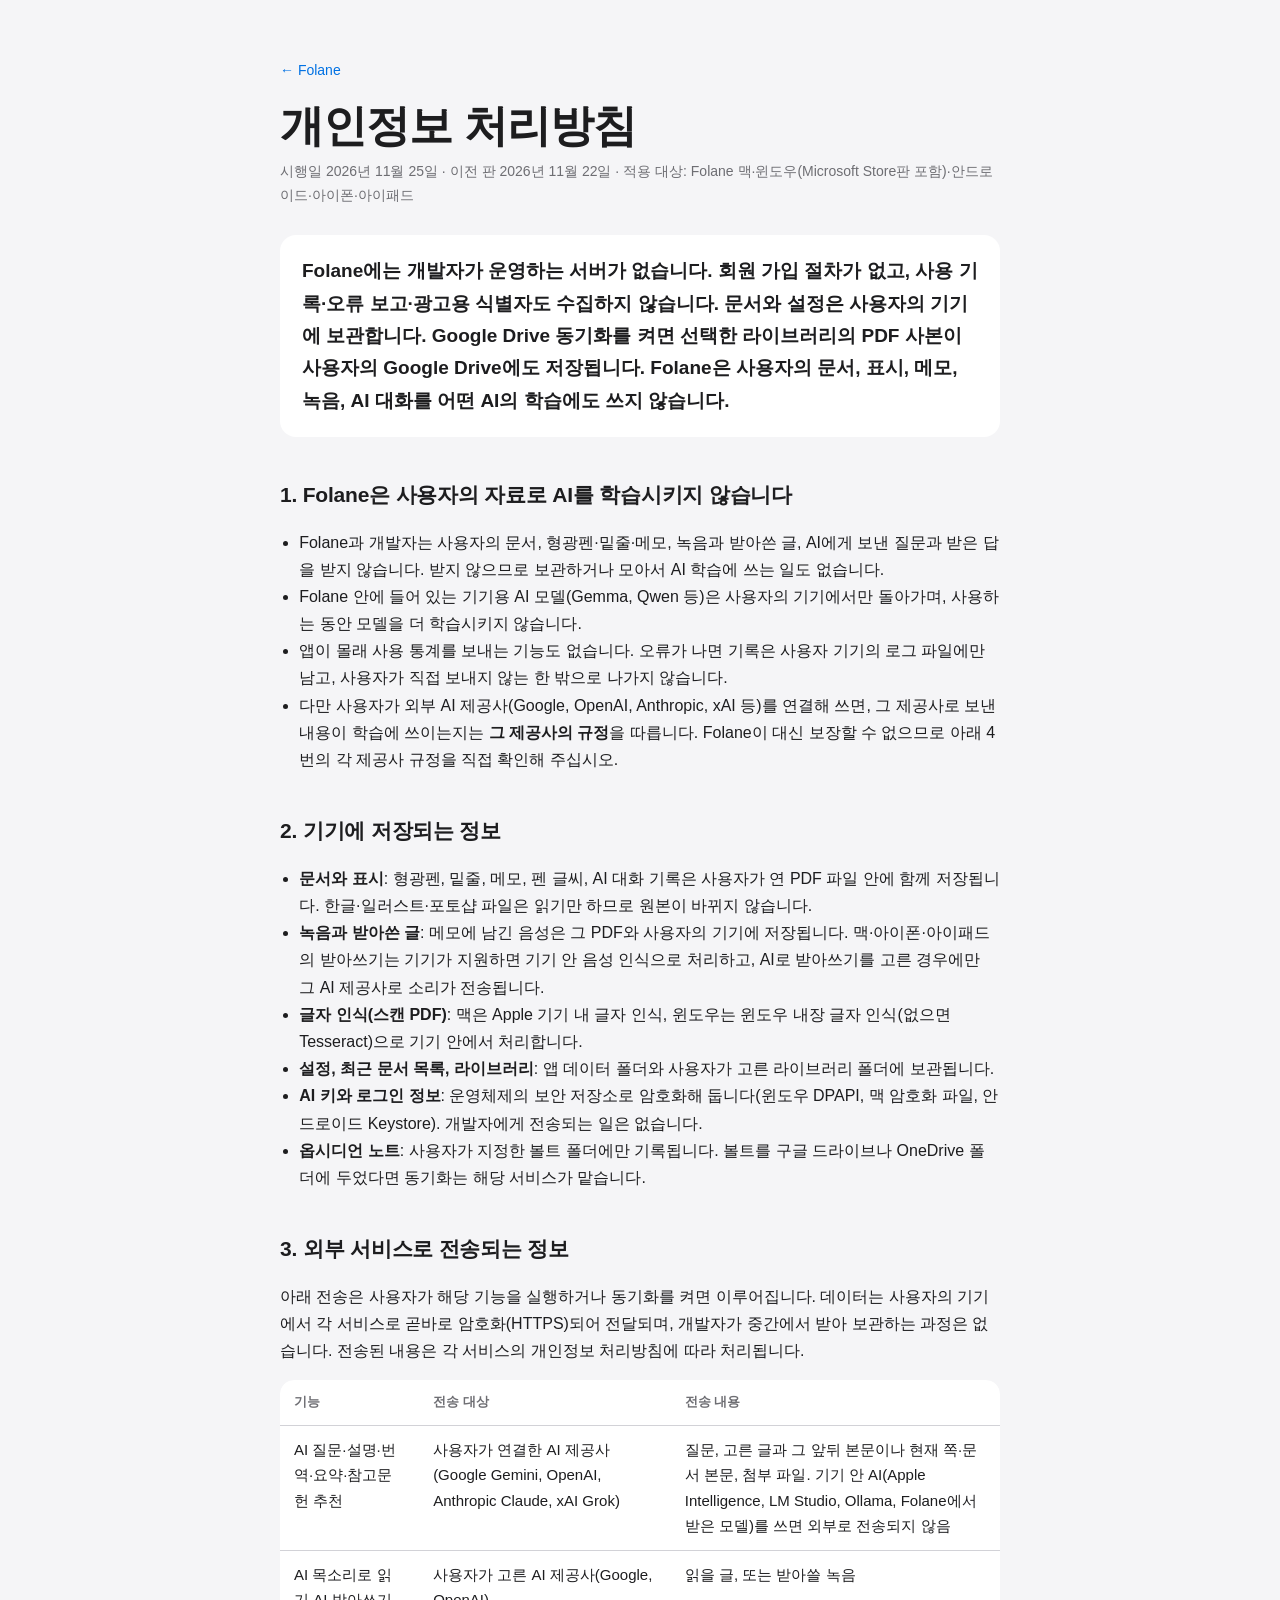
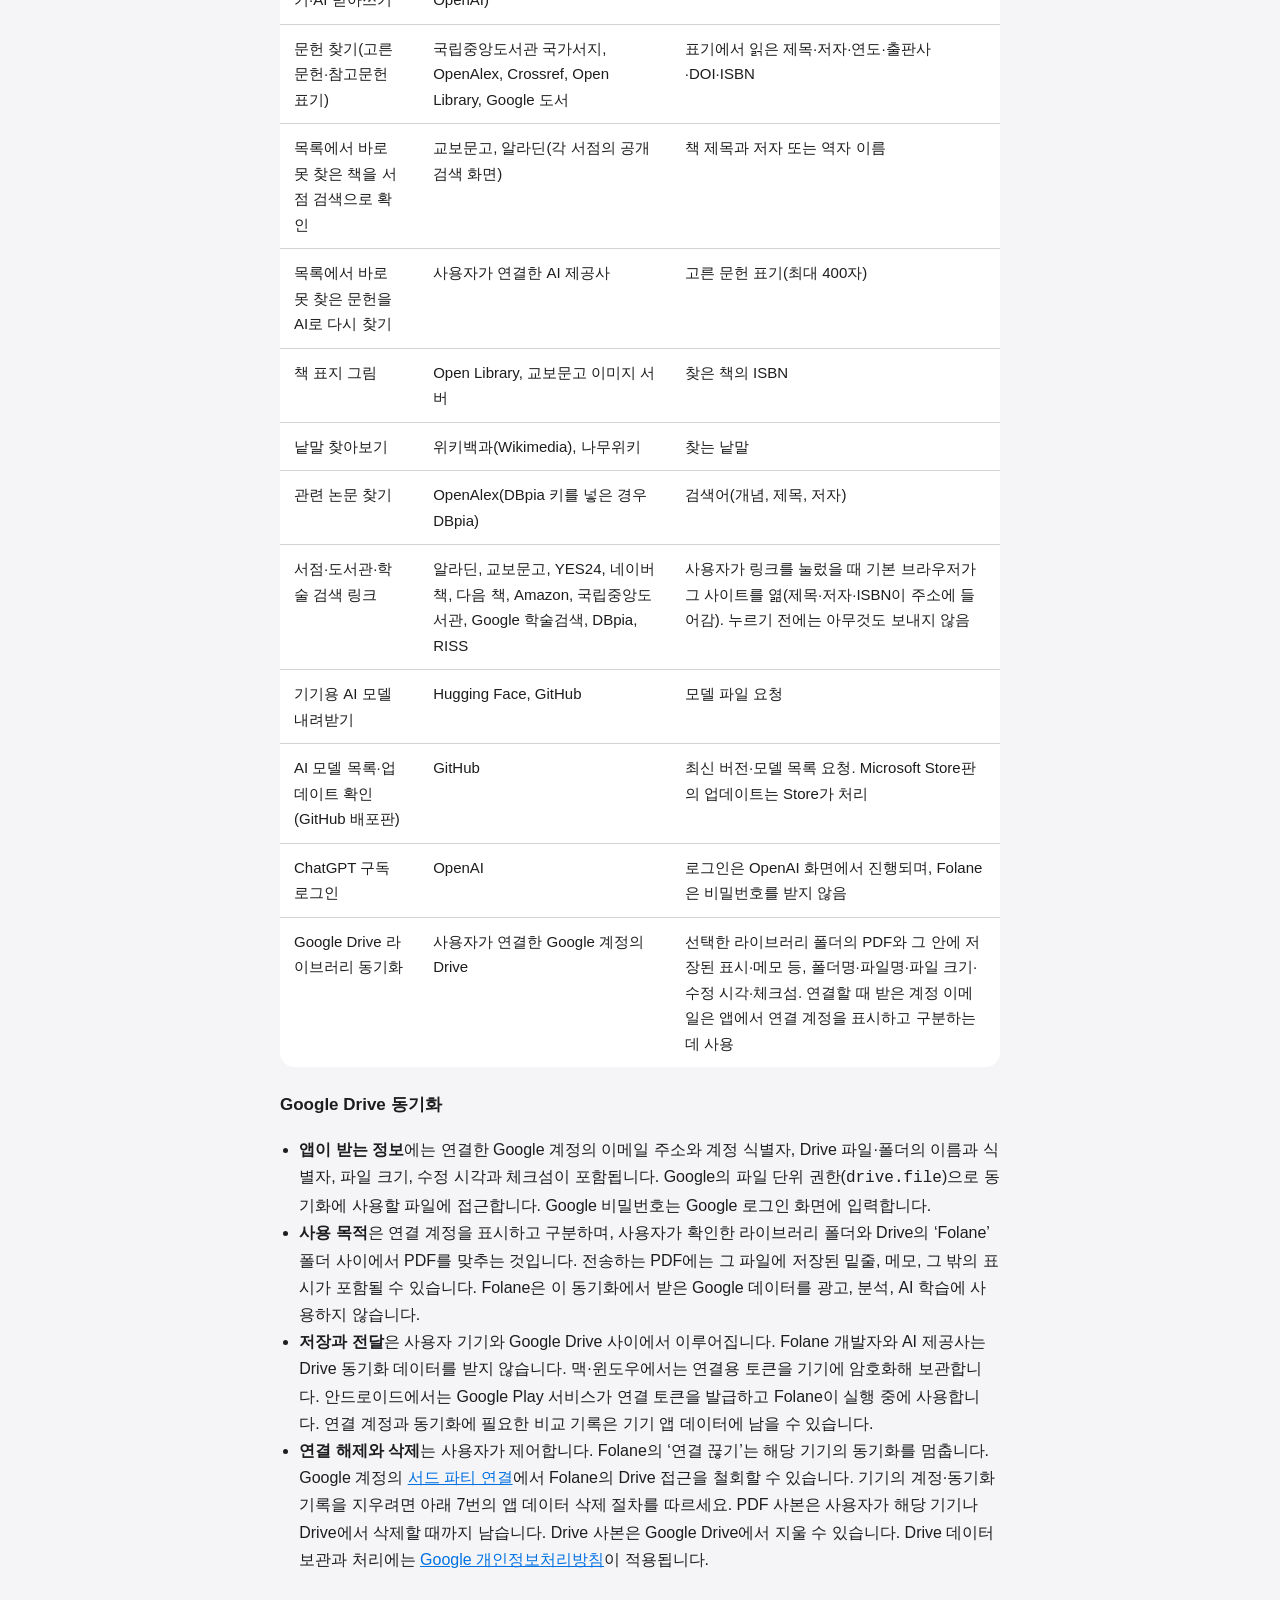
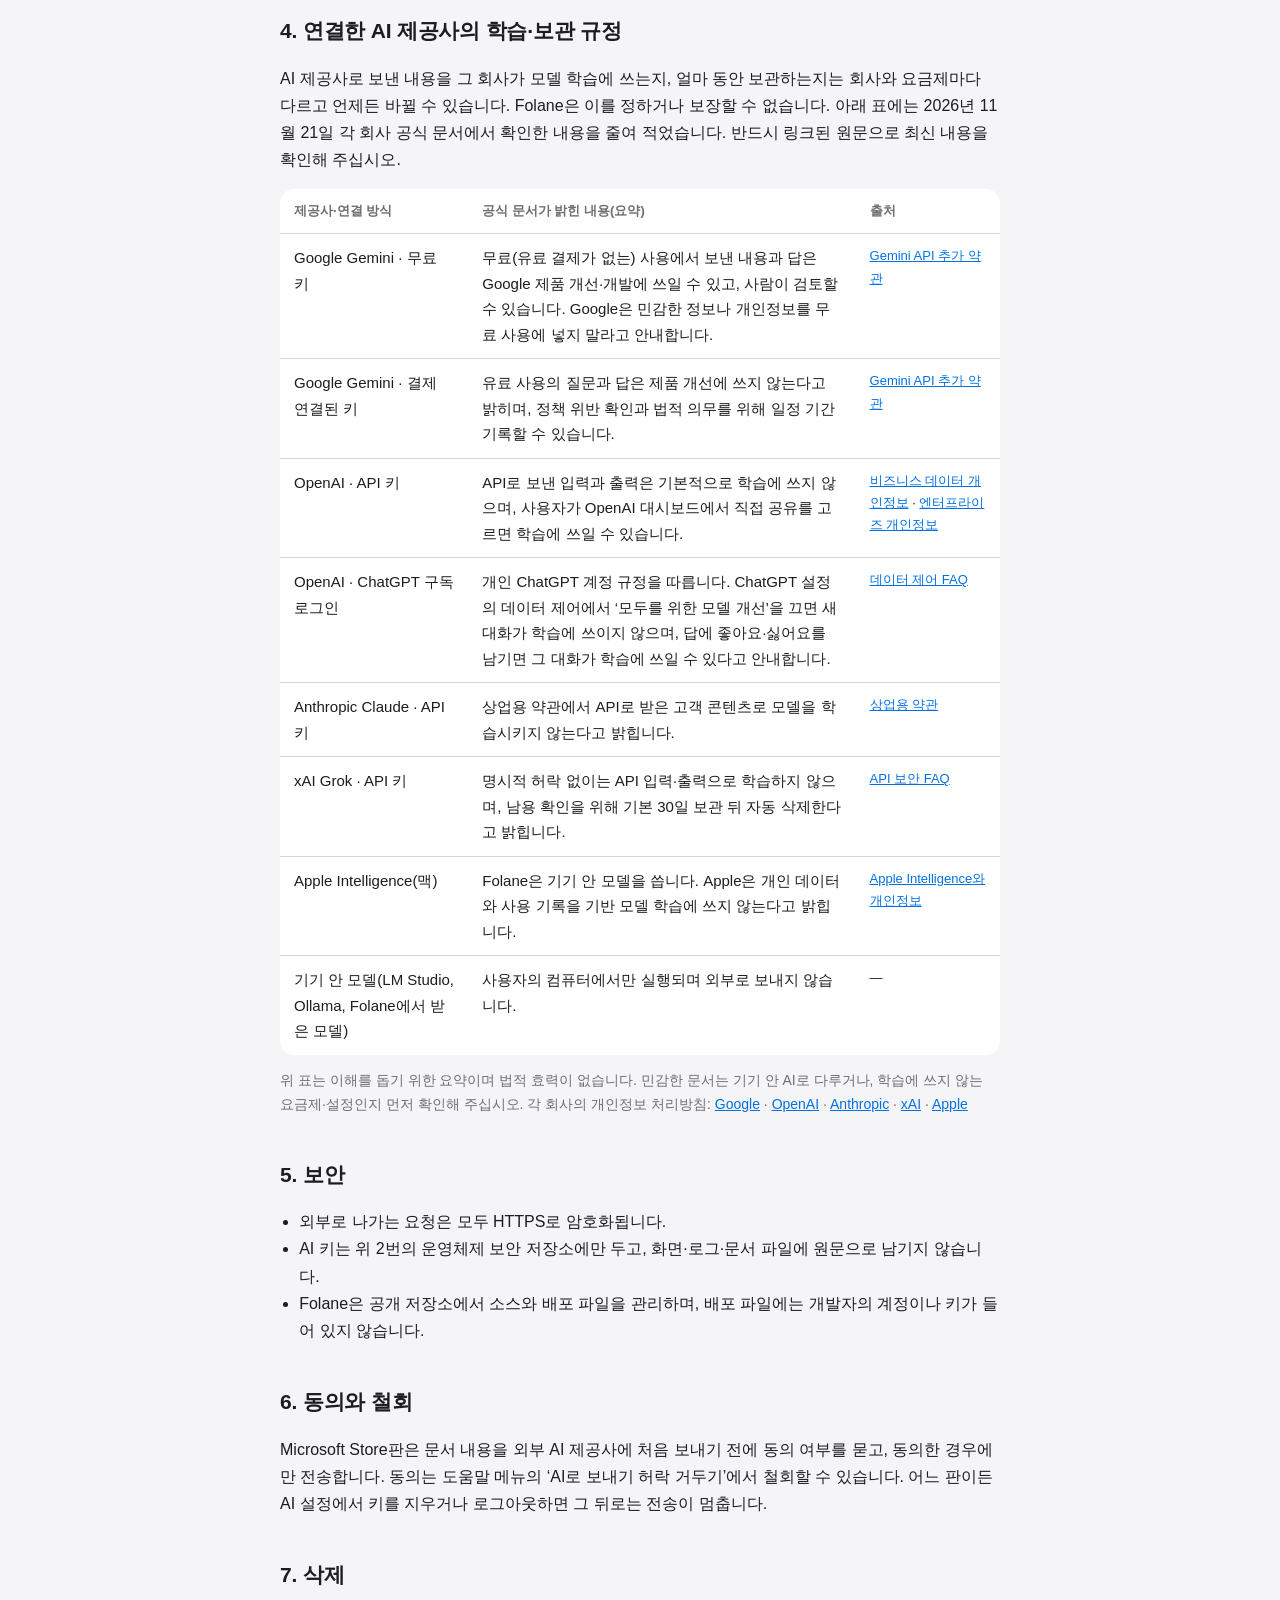
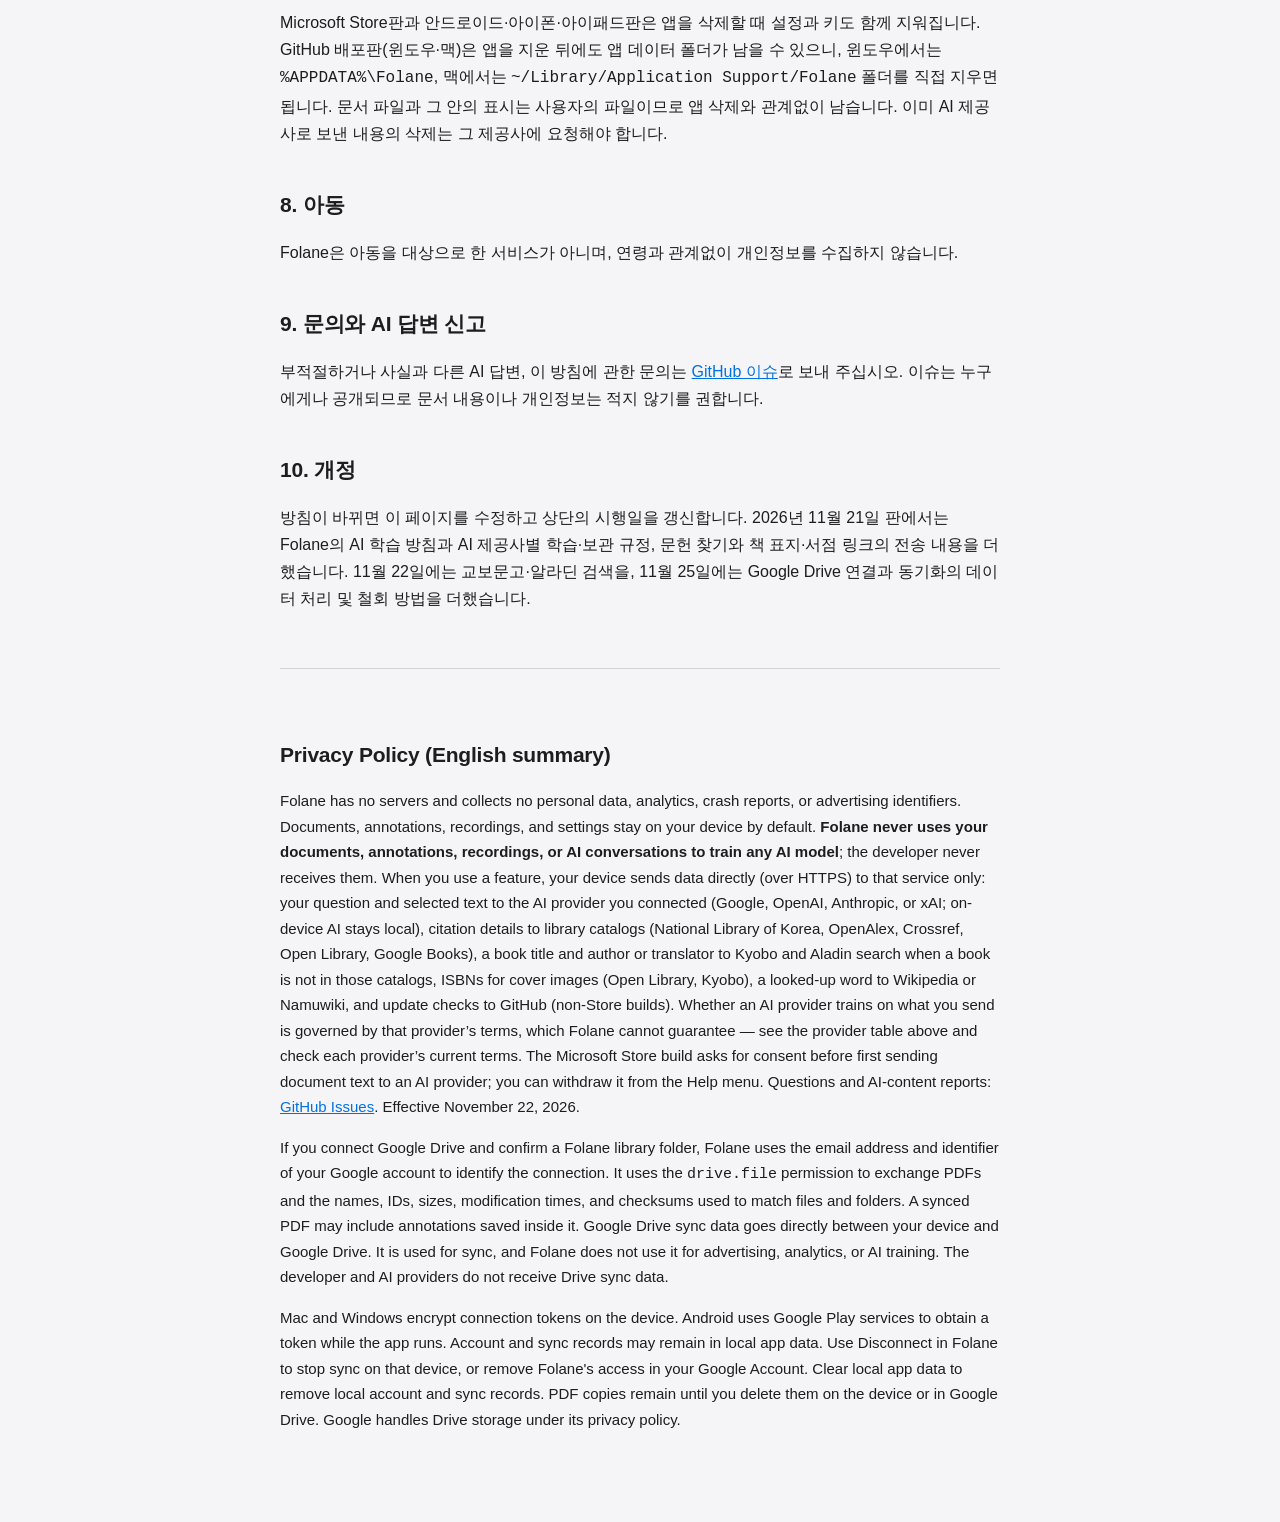
==== commit 2dd95ec7: "Clarify Drive data retention and deletion" ====
--- a/privacy.html
+++ b/privacy.html
@@ -78,8 +78,12 @@
   </table></div>
 
   <h3 id="google-drive">Google Drive 동기화</h3>
-  <p>Folane에서 Google 계정을 연결하고 동기화할 라이브러리 폴더를 확인하면, PDF를 해당 계정의 Drive ‘Folane’ 폴더와 주고받습니다. Folane은 Google의 파일 단위 권한(<code>drive.file</code>)을 요청하며, 가져온 Google 데이터는 이 동기화에만 사용합니다. Google 비밀번호는 로그인 화면에서 Google에 입력합니다. 연결 유지에 필요한 정보와 동기화 기록은 사용자 기기에 보관합니다. Folane 개발자와 AI 제공사에는 Drive 동기화 데이터가 전달되지 않습니다.</p>
-  <p>Folane에서 ‘연결 끊기’를 선택하면 해당 기기에서 동기화가 멈춥니다. Google 계정의 <a href="https://myaccount.google.com/connections">서드 파티 연결</a>에서 Folane의 접근을 철회할 수 있습니다. 연결을 끊어도 기기와 Drive의 PDF는 보관됩니다. Drive에 남은 사본을 지우려면 Google Drive에서 해당 파일을 삭제하고, 필요하면 Drive 휴지통도 비워 주세요. Drive 데이터의 보관과 처리에는 <a href="https://policies.google.com/privacy">Google 개인정보처리방침</a>이 적용됩니다.</p>
+  <ul>
+    <li><b>앱이 받는 정보</b>에는 연결한 Google 계정의 이메일 주소와 계정 식별자, Drive 파일·폴더의 이름과 식별자, 파일 크기, 수정 시각과 체크섬이 포함됩니다. Google의 파일 단위 권한(<code>drive.file</code>)으로 동기화에 사용할 파일에 접근합니다. Google 비밀번호는 Google 로그인 화면에 입력합니다.</li>
+    <li><b>사용 목적</b>은 연결 계정을 표시하고 구분하며, 사용자가 확인한 라이브러리 폴더와 Drive의 ‘Folane’ 폴더 사이에서 PDF를 맞추는 것입니다. 전송하는 PDF에는 그 파일에 저장된 밑줄, 메모, 그 밖의 표시가 포함될 수 있습니다. Folane은 이 동기화에서 받은 Google 데이터를 광고, 분석, AI 학습에 사용하지 않습니다.</li>
+    <li><b>저장과 전달</b>은 사용자 기기와 Google Drive 사이에서 이루어집니다. Folane 개발자와 AI 제공사는 Drive 동기화 데이터를 받지 않습니다. 맥·윈도우에서는 연결용 토큰을 기기에 암호화해 보관합니다. 안드로이드에서는 Google Play 서비스가 연결 토큰을 발급하고 Folane이 실행 중에 사용합니다. 연결 계정과 동기화에 필요한 비교 기록은 기기 앱 데이터에 남을 수 있습니다.</li>
+    <li><b>연결 해제와 삭제</b>는 사용자가 제어합니다. Folane의 ‘연결 끊기’는 해당 기기의 동기화를 멈춥니다. Google 계정의 <a href="https://myaccount.google.com/connections">서드 파티 연결</a>에서 Folane의 Drive 접근을 철회할 수 있습니다. 기기의 계정·동기화 기록을 지우려면 아래 7번의 앱 데이터 삭제 절차를 따르세요. PDF 사본은 사용자가 해당 기기나 Drive에서 삭제할 때까지 남습니다. Drive 사본은 Google Drive에서 지울 수 있습니다. Drive 데이터 보관과 처리에는 <a href="https://policies.google.com/privacy">Google 개인정보처리방침</a>이 적용됩니다.</li>
+  </ul>
 
   <h2>4. 연결한 AI 제공사의 학습·보관 규정</h2>
   <p>AI 제공사로 보낸 내용을 그 회사가 모델 학습에 쓰는지, 얼마 동안 보관하는지는 회사와 요금제마다 다르고 언제든 바뀔 수 있습니다. Folane은 이를 정하거나 보장할 수 없습니다. 아래 표에는 2026년 11월 21일 각 회사 공식 문서에서 확인한 내용을 줄여 적었습니다. 반드시 링크된 원문으로 최신 내용을 확인해 주십시오.</p>
@@ -121,7 +125,8 @@
   <section class="en">
     <h2>Privacy Policy (English summary)</h2>
     <p>Folane has no servers and collects no personal data, analytics, crash reports, or advertising identifiers. Documents, annotations, recordings, and settings stay on your device by default. <b>Folane never uses your documents, annotations, recordings, or AI conversations to train any AI model</b>; the developer never receives them. When you use a feature, your device sends data directly (over HTTPS) to that service only: your question and selected text to the AI provider you connected (Google, OpenAI, Anthropic, or xAI; on-device AI stays local), citation details to library catalogs (National Library of Korea, OpenAlex, Crossref, Open Library, Google Books), a book title and author or translator to Kyobo and Aladin search when a book is not in those catalogs, ISBNs for cover images (Open Library, Kyobo), a looked-up word to Wikipedia or Namuwiki, and update checks to GitHub (non-Store builds). Whether an AI provider trains on what you send is governed by that provider’s terms, which Folane cannot guarantee — see the provider table above and check each provider’s current terms. The Microsoft Store build asks for consent before first sending document text to an AI provider; you can withdraw it from the Help menu. Questions and AI-content reports: <a href="https://github.com/peanutJES/folane-releases/issues">GitHub Issues</a>. Effective November 22, 2026.</p>
-    <p>If you connect Google Drive and confirm a Folane library folder, the app transfers the PDFs in that folder and their file and folder metadata directly between your device and the Folane folder in your Google Drive. This includes annotations and other content saved inside those PDFs. Folane identifies the connected account by email and uses Google data only to provide sync. Connection and sync information stays on your device. The developer does not receive Google Drive data. Disconnect Folane in the app or revoke access in your Google Account. You can delete any remaining Drive copies in Google Drive.</p>
+    <p>If you connect Google Drive and confirm a Folane library folder, Folane uses the email address and identifier of your Google account to identify the connection. It uses the <code>drive.file</code> permission to exchange PDFs and the names, IDs, sizes, modification times, and checksums used to match files and folders. A synced PDF may include annotations saved inside it. Google Drive sync data goes directly between your device and Google Drive. It is used for sync, and Folane does not use it for advertising, analytics, or AI training. The developer and AI providers do not receive Drive sync data.</p>
+    <p>Mac and Windows encrypt connection tokens on the device. Android uses Google Play services to obtain a token while the app runs. Account and sync records may remain in local app data. Use Disconnect in Folane to stop sync on that device, or remove Folane's access in your Google Account. Clear local app data to remove local account and sync records. PDF copies remain until you delete them on the device or in Google Drive. Google handles Drive storage under its privacy policy.</p>
   </section>
 </main>
 </body>
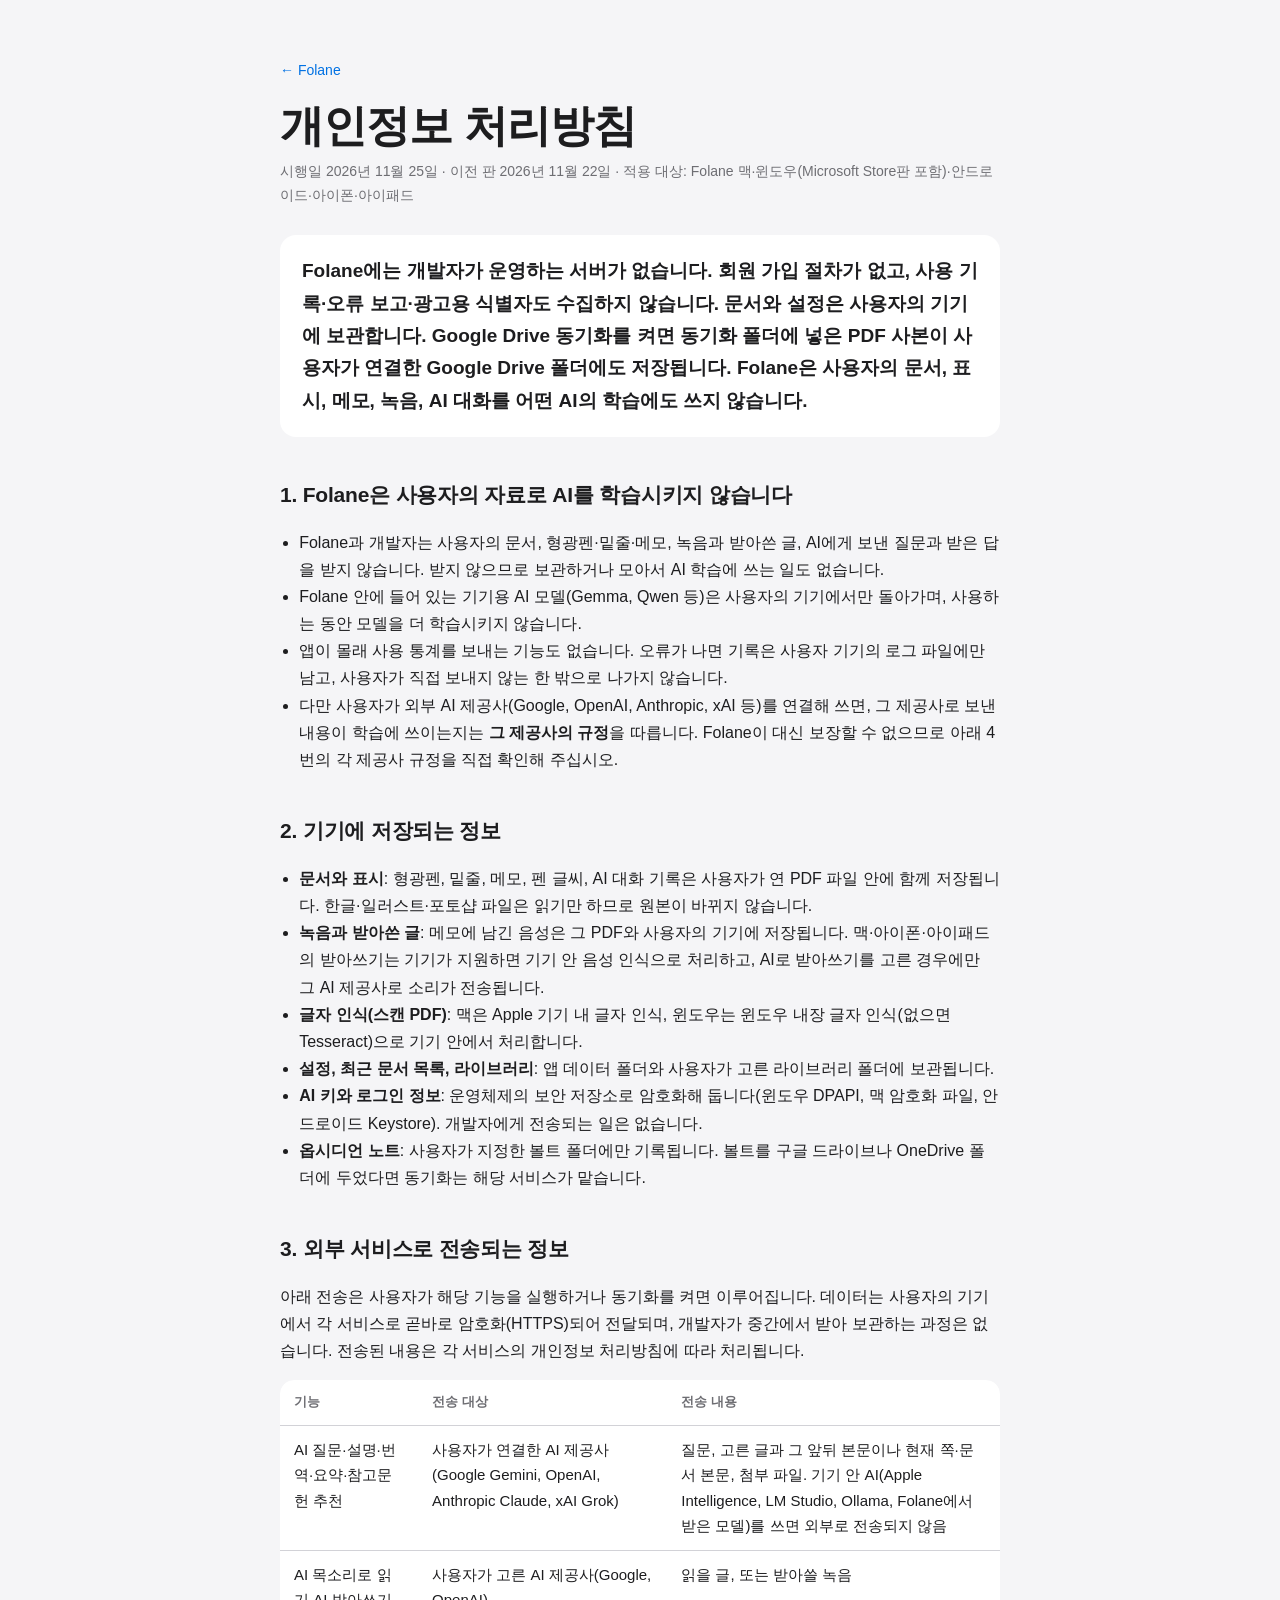
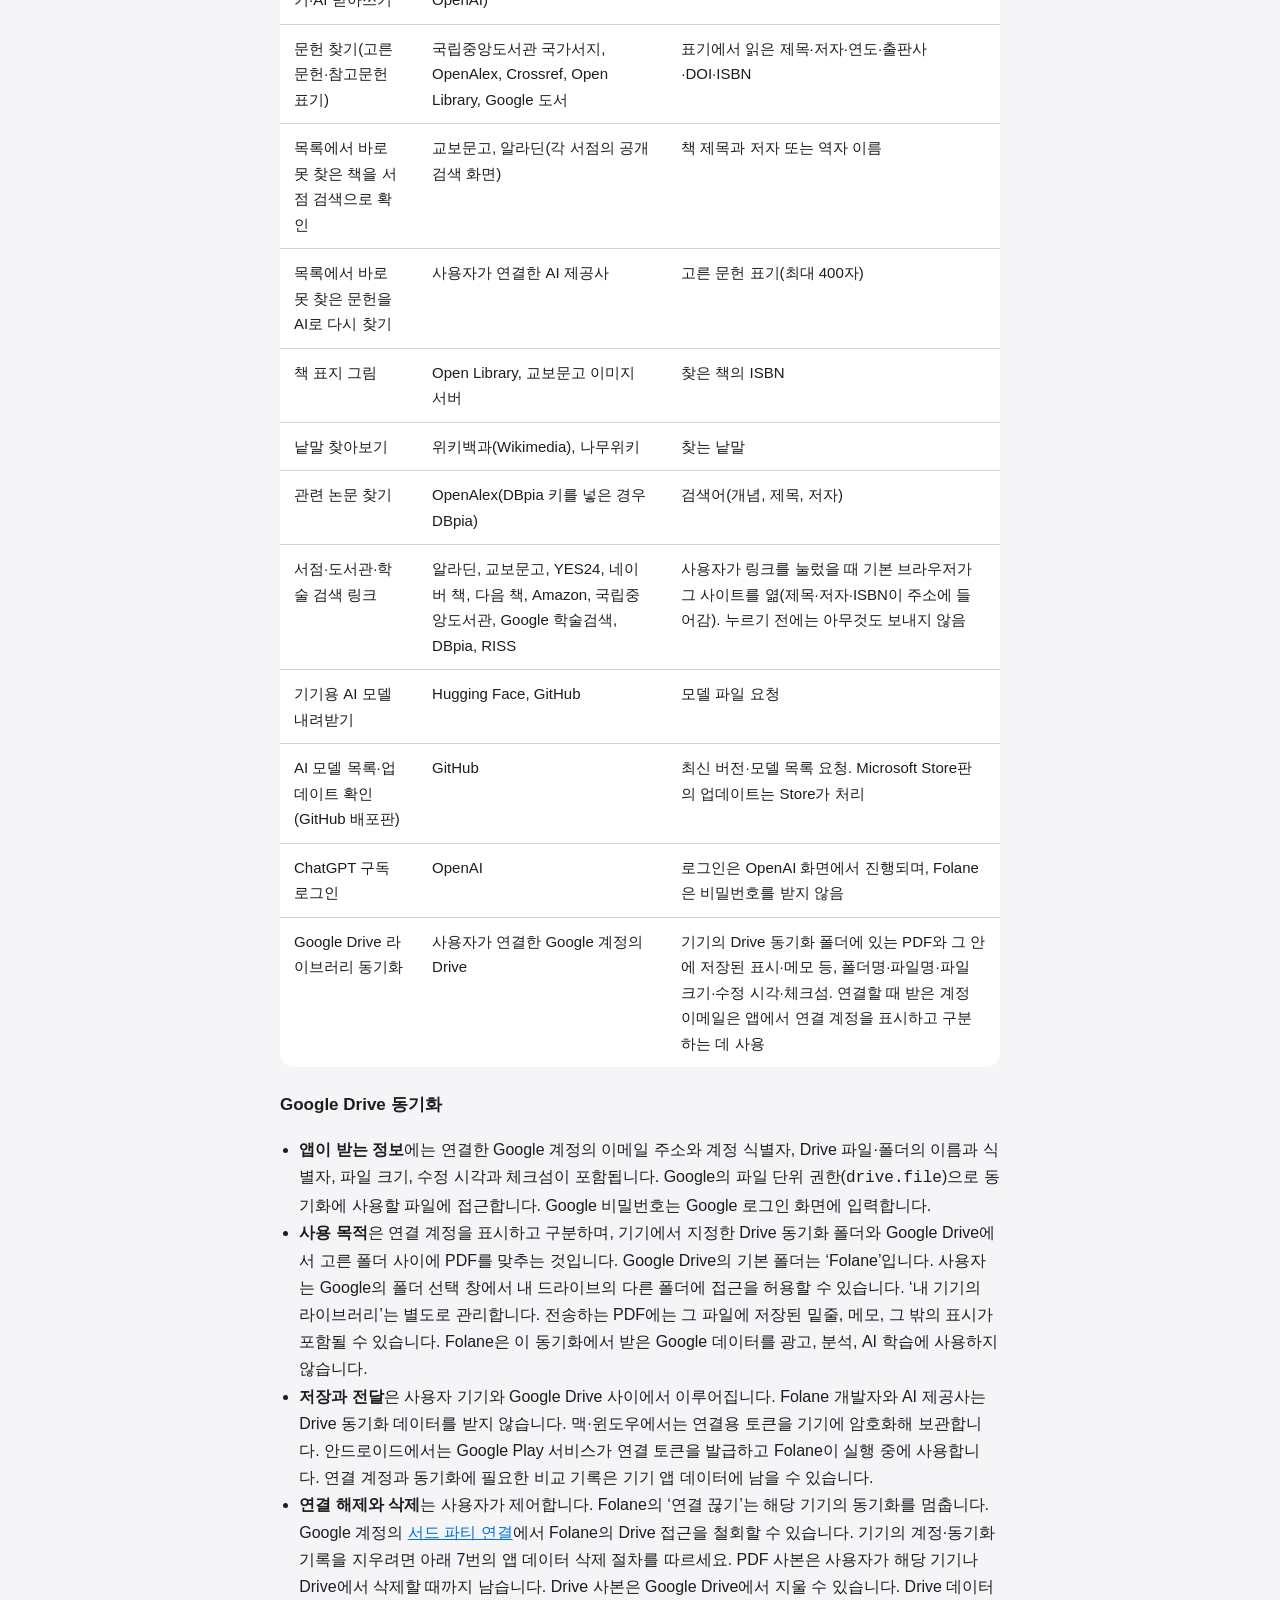
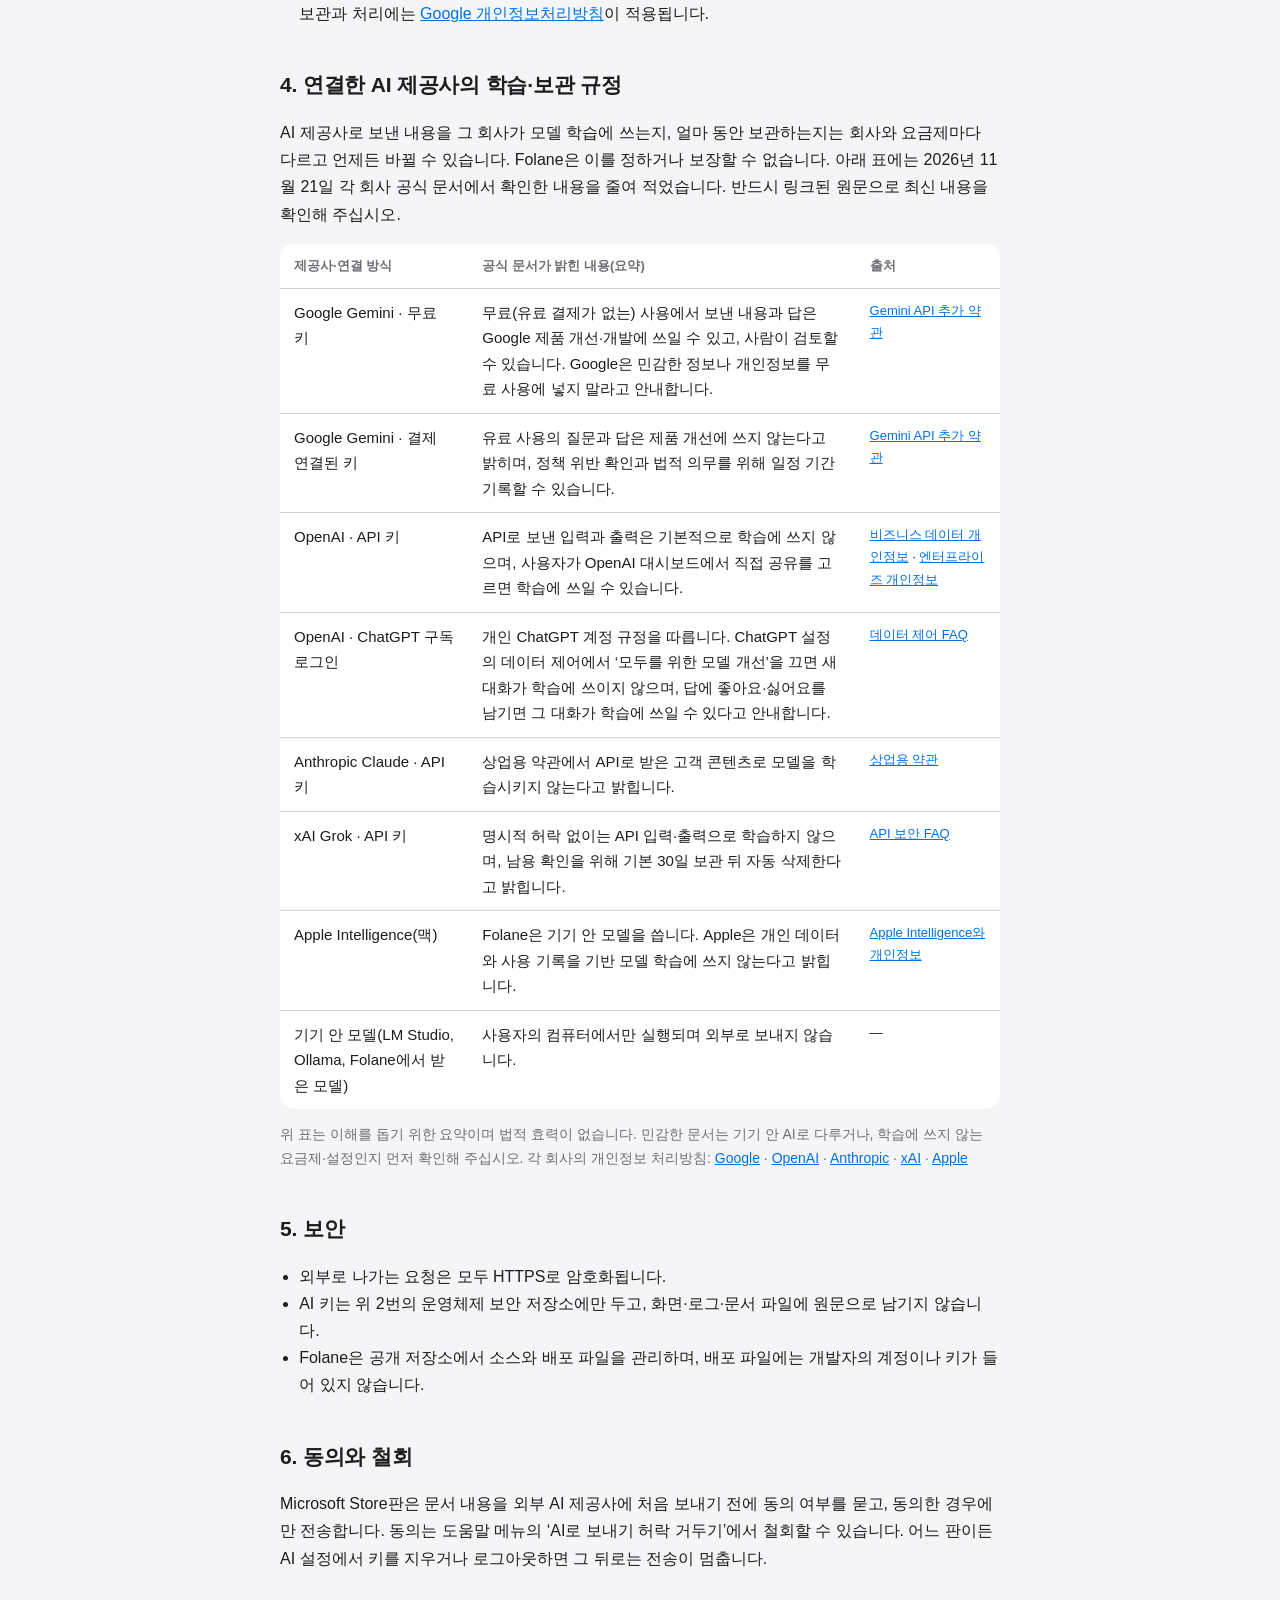
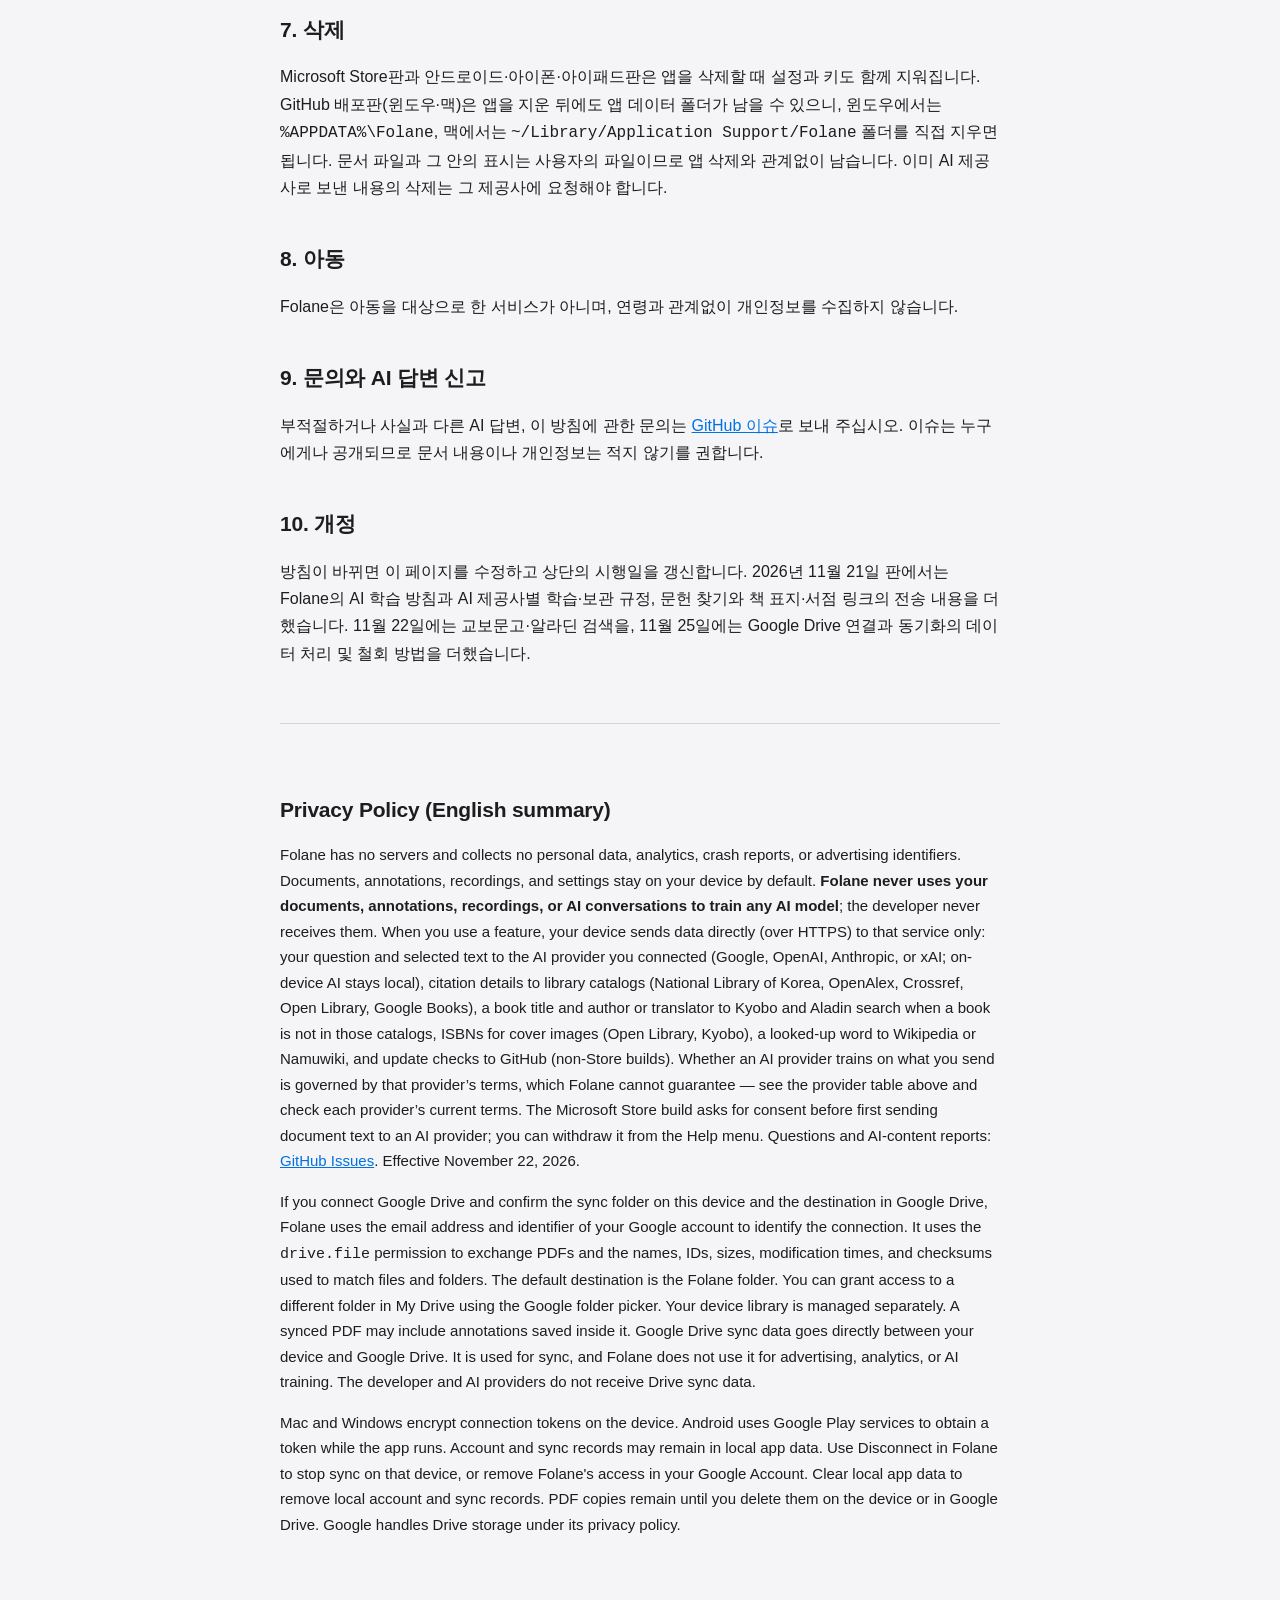
==== commit ad4959b1: "Update Folane downloads and Drive sync disclosure" ====
--- a/privacy.html
+++ b/privacy.html
@@ -38,7 +38,7 @@
   <h1>개인정보 처리방침</h1>
   <p class="date">시행일 2026년 11월 25일 · 이전 판 2026년 11월 22일 · 적용 대상: Folane 맥·윈도우(Microsoft Store판 포함)·안드로이드·아이폰·아이패드</p>
 
-  <p class="lead">Folane에는 개발자가 운영하는 서버가 없습니다. 회원 가입 절차가 없고, 사용 기록·오류 보고·광고용 식별자도 수집하지 않습니다. 문서와 설정은 사용자의 기기에 보관합니다. Google Drive 동기화를 켜면 선택한 라이브러리의 PDF 사본이 사용자의 Google Drive에도 저장됩니다. Folane은 사용자의 문서, 표시, 메모, 녹음, AI 대화를 어떤 AI의 학습에도 쓰지 않습니다.</p>
+  <p class="lead">Folane에는 개발자가 운영하는 서버가 없습니다. 회원 가입 절차가 없고, 사용 기록·오류 보고·광고용 식별자도 수집하지 않습니다. 문서와 설정은 사용자의 기기에 보관합니다. Google Drive 동기화를 켜면 동기화 폴더에 넣은 PDF 사본이 사용자가 연결한 Google Drive 폴더에도 저장됩니다. Folane은 사용자의 문서, 표시, 메모, 녹음, AI 대화를 어떤 AI의 학습에도 쓰지 않습니다.</p>
 
   <h2>1. Folane은 사용자의 자료로 AI를 학습시키지 않습니다</h2>
   <ul>
@@ -74,13 +74,13 @@
     <tr><td>기기용 AI 모델 내려받기</td><td>Hugging Face, GitHub</td><td>모델 파일 요청</td></tr>
     <tr><td>AI 모델 목록·업데이트 확인(GitHub 배포판)</td><td>GitHub</td><td>최신 버전·모델 목록 요청. Microsoft Store판의 업데이트는 Store가 처리</td></tr>
     <tr><td>ChatGPT 구독 로그인</td><td>OpenAI</td><td>로그인은 OpenAI 화면에서 진행되며, Folane은 비밀번호를 받지 않음</td></tr>
-    <tr><td>Google Drive 라이브러리 동기화</td><td>사용자가 연결한 Google 계정의 Drive</td><td>선택한 라이브러리 폴더의 PDF와 그 안에 저장된 표시·메모 등, 폴더명·파일명·파일 크기·수정 시각·체크섬. 연결할 때 받은 계정 이메일은 앱에서 연결 계정을 표시하고 구분하는 데 사용</td></tr>
+    <tr><td>Google Drive 라이브러리 동기화</td><td>사용자가 연결한 Google 계정의 Drive</td><td>기기의 Drive 동기화 폴더에 있는 PDF와 그 안에 저장된 표시·메모 등, 폴더명·파일명·파일 크기·수정 시각·체크섬. 연결할 때 받은 계정 이메일은 앱에서 연결 계정을 표시하고 구분하는 데 사용</td></tr>
   </table></div>
 
   <h3 id="google-drive">Google Drive 동기화</h3>
   <ul>
     <li><b>앱이 받는 정보</b>에는 연결한 Google 계정의 이메일 주소와 계정 식별자, Drive 파일·폴더의 이름과 식별자, 파일 크기, 수정 시각과 체크섬이 포함됩니다. Google의 파일 단위 권한(<code>drive.file</code>)으로 동기화에 사용할 파일에 접근합니다. Google 비밀번호는 Google 로그인 화면에 입력합니다.</li>
-    <li><b>사용 목적</b>은 연결 계정을 표시하고 구분하며, 사용자가 확인한 라이브러리 폴더와 Drive의 ‘Folane’ 폴더 사이에서 PDF를 맞추는 것입니다. 전송하는 PDF에는 그 파일에 저장된 밑줄, 메모, 그 밖의 표시가 포함될 수 있습니다. Folane은 이 동기화에서 받은 Google 데이터를 광고, 분석, AI 학습에 사용하지 않습니다.</li>
+    <li><b>사용 목적</b>은 연결 계정을 표시하고 구분하며, 기기에서 지정한 Drive 동기화 폴더와 Google Drive에서 고른 폴더 사이에 PDF를 맞추는 것입니다. Google Drive의 기본 폴더는 ‘Folane’입니다. 사용자는 Google의 폴더 선택 창에서 내 드라이브의 다른 폴더에 접근을 허용할 수 있습니다. ‘내 기기의 라이브러리’는 별도로 관리합니다. 전송하는 PDF에는 그 파일에 저장된 밑줄, 메모, 그 밖의 표시가 포함될 수 있습니다. Folane은 이 동기화에서 받은 Google 데이터를 광고, 분석, AI 학습에 사용하지 않습니다.</li>
     <li><b>저장과 전달</b>은 사용자 기기와 Google Drive 사이에서 이루어집니다. Folane 개발자와 AI 제공사는 Drive 동기화 데이터를 받지 않습니다. 맥·윈도우에서는 연결용 토큰을 기기에 암호화해 보관합니다. 안드로이드에서는 Google Play 서비스가 연결 토큰을 발급하고 Folane이 실행 중에 사용합니다. 연결 계정과 동기화에 필요한 비교 기록은 기기 앱 데이터에 남을 수 있습니다.</li>
     <li><b>연결 해제와 삭제</b>는 사용자가 제어합니다. Folane의 ‘연결 끊기’는 해당 기기의 동기화를 멈춥니다. Google 계정의 <a href="https://myaccount.google.com/connections">서드 파티 연결</a>에서 Folane의 Drive 접근을 철회할 수 있습니다. 기기의 계정·동기화 기록을 지우려면 아래 7번의 앱 데이터 삭제 절차를 따르세요. PDF 사본은 사용자가 해당 기기나 Drive에서 삭제할 때까지 남습니다. Drive 사본은 Google Drive에서 지울 수 있습니다. Drive 데이터 보관과 처리에는 <a href="https://policies.google.com/privacy">Google 개인정보처리방침</a>이 적용됩니다.</li>
   </ul>
@@ -125,7 +125,7 @@
   <section class="en">
     <h2>Privacy Policy (English summary)</h2>
     <p>Folane has no servers and collects no personal data, analytics, crash reports, or advertising identifiers. Documents, annotations, recordings, and settings stay on your device by default. <b>Folane never uses your documents, annotations, recordings, or AI conversations to train any AI model</b>; the developer never receives them. When you use a feature, your device sends data directly (over HTTPS) to that service only: your question and selected text to the AI provider you connected (Google, OpenAI, Anthropic, or xAI; on-device AI stays local), citation details to library catalogs (National Library of Korea, OpenAlex, Crossref, Open Library, Google Books), a book title and author or translator to Kyobo and Aladin search when a book is not in those catalogs, ISBNs for cover images (Open Library, Kyobo), a looked-up word to Wikipedia or Namuwiki, and update checks to GitHub (non-Store builds). Whether an AI provider trains on what you send is governed by that provider’s terms, which Folane cannot guarantee — see the provider table above and check each provider’s current terms. The Microsoft Store build asks for consent before first sending document text to an AI provider; you can withdraw it from the Help menu. Questions and AI-content reports: <a href="https://github.com/peanutJES/folane-releases/issues">GitHub Issues</a>. Effective November 22, 2026.</p>
-    <p>If you connect Google Drive and confirm a Folane library folder, Folane uses the email address and identifier of your Google account to identify the connection. It uses the <code>drive.file</code> permission to exchange PDFs and the names, IDs, sizes, modification times, and checksums used to match files and folders. A synced PDF may include annotations saved inside it. Google Drive sync data goes directly between your device and Google Drive. It is used for sync, and Folane does not use it for advertising, analytics, or AI training. The developer and AI providers do not receive Drive sync data.</p>
+    <p>If you connect Google Drive and confirm the sync folder on this device and the destination in Google Drive, Folane uses the email address and identifier of your Google account to identify the connection. It uses the <code>drive.file</code> permission to exchange PDFs and the names, IDs, sizes, modification times, and checksums used to match files and folders. The default destination is the Folane folder. You can grant access to a different folder in My Drive using the Google folder picker. Your device library is managed separately. A synced PDF may include annotations saved inside it. Google Drive sync data goes directly between your device and Google Drive. It is used for sync, and Folane does not use it for advertising, analytics, or AI training. The developer and AI providers do not receive Drive sync data.</p>
     <p>Mac and Windows encrypt connection tokens on the device. Android uses Google Play services to obtain a token while the app runs. Account and sync records may remain in local app data. Use Disconnect in Folane to stop sync on that device, or remove Folane's access in your Google Account. Clear local app data to remove local account and sync records. PDF copies remain until you delete them on the device or in Google Drive. Google handles Drive storage under its privacy policy.</p>
   </section>
 </main>
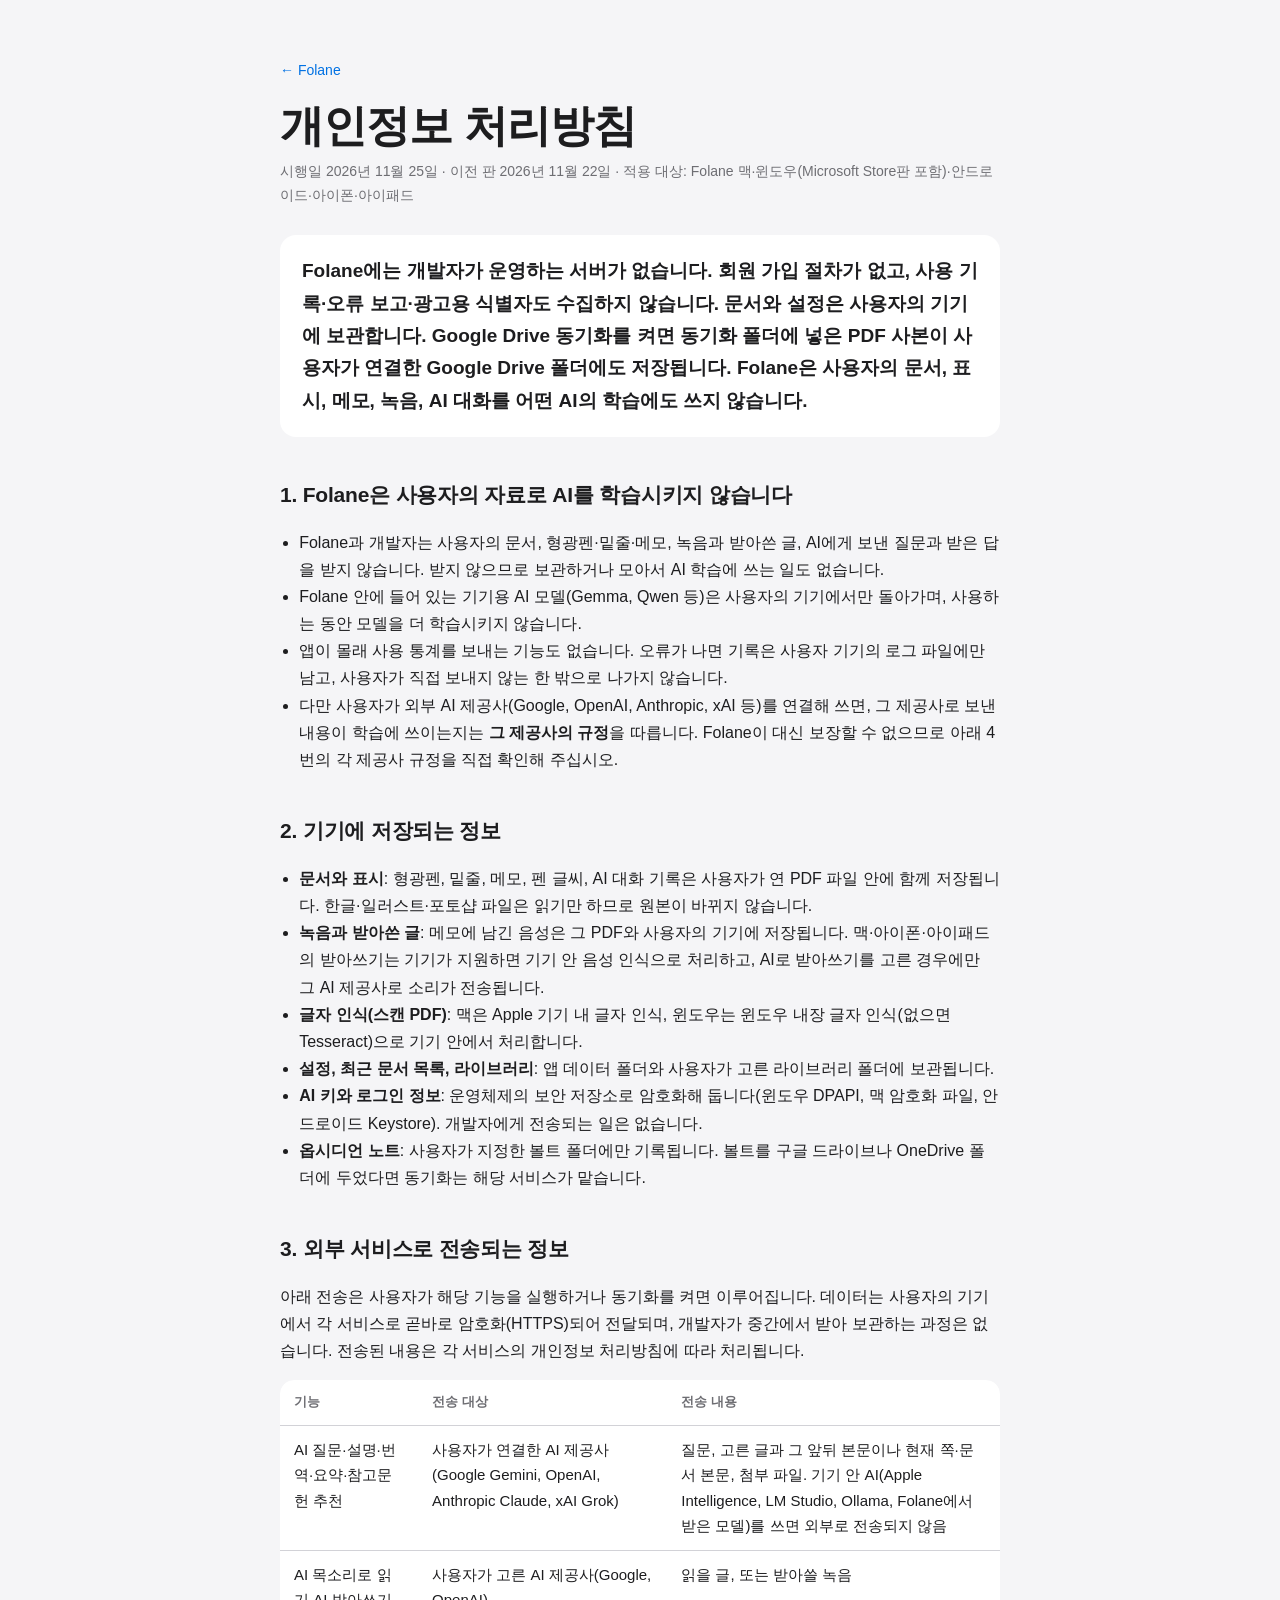
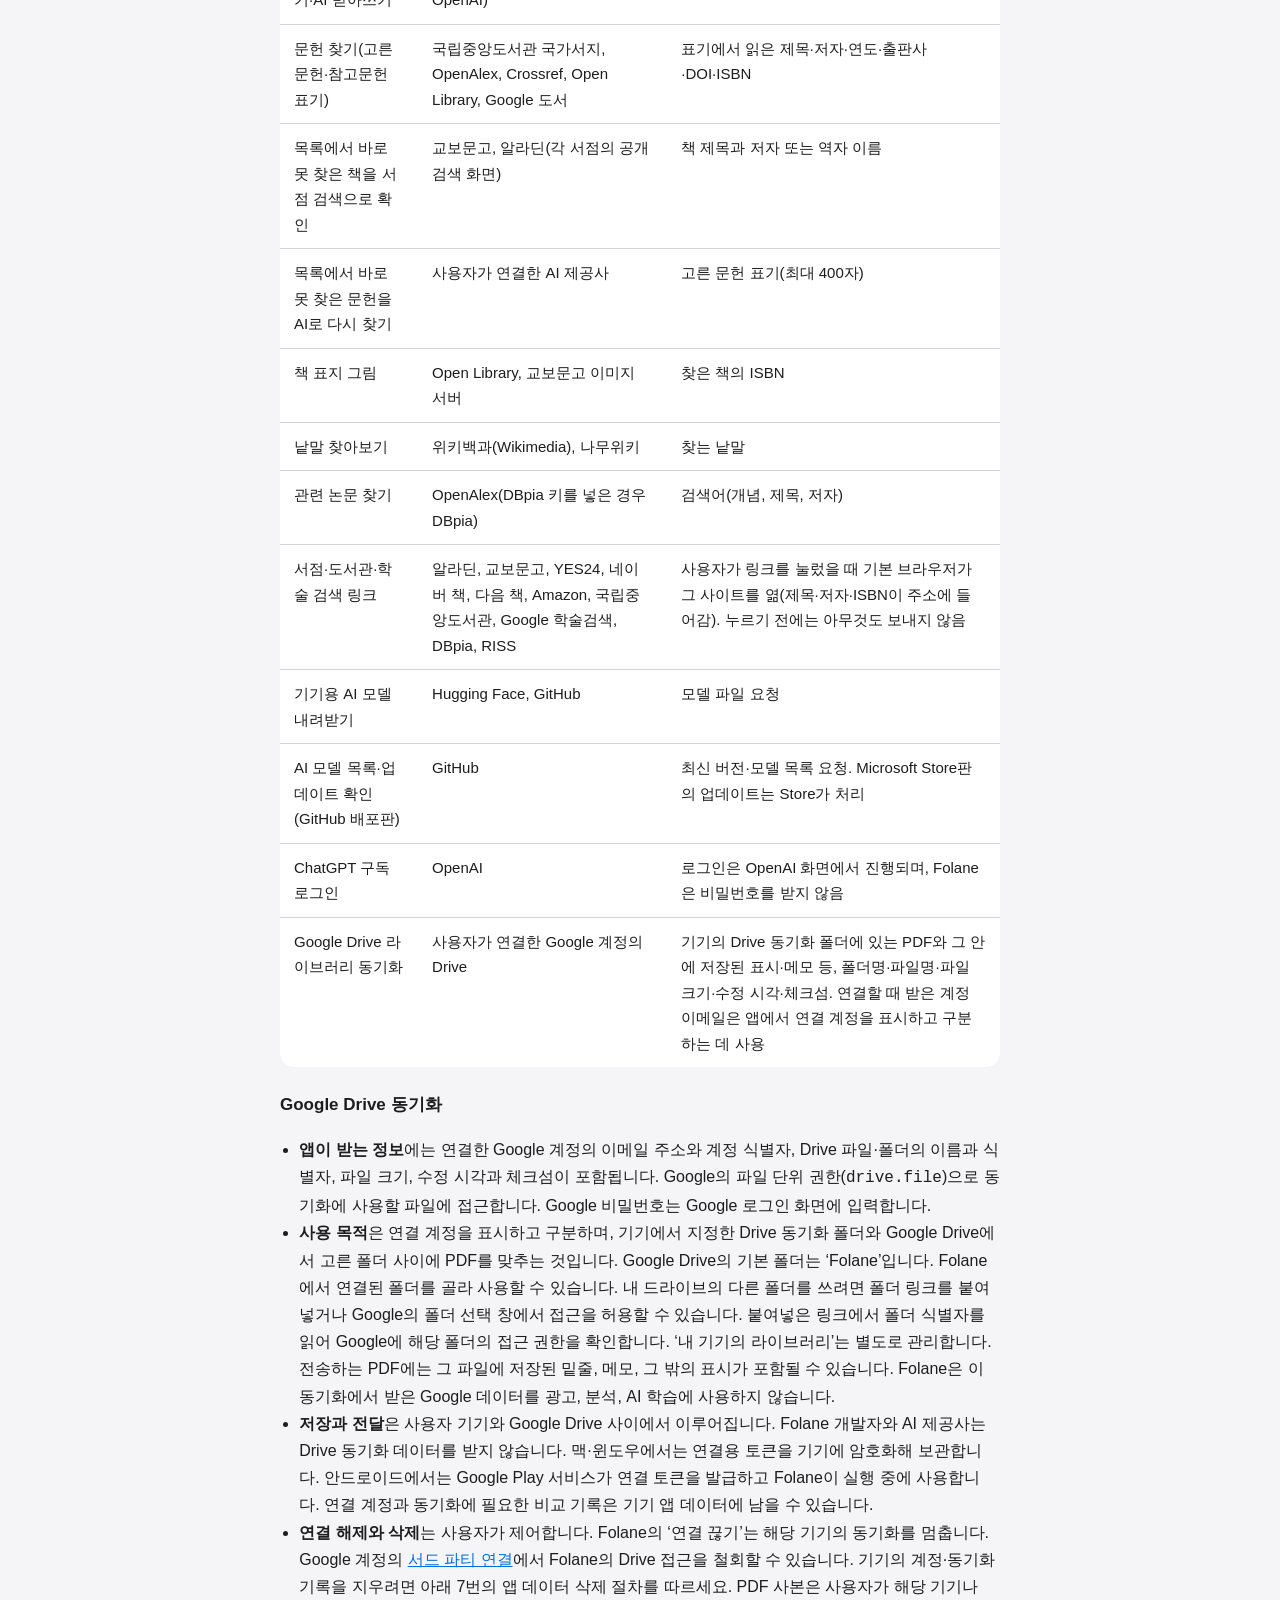
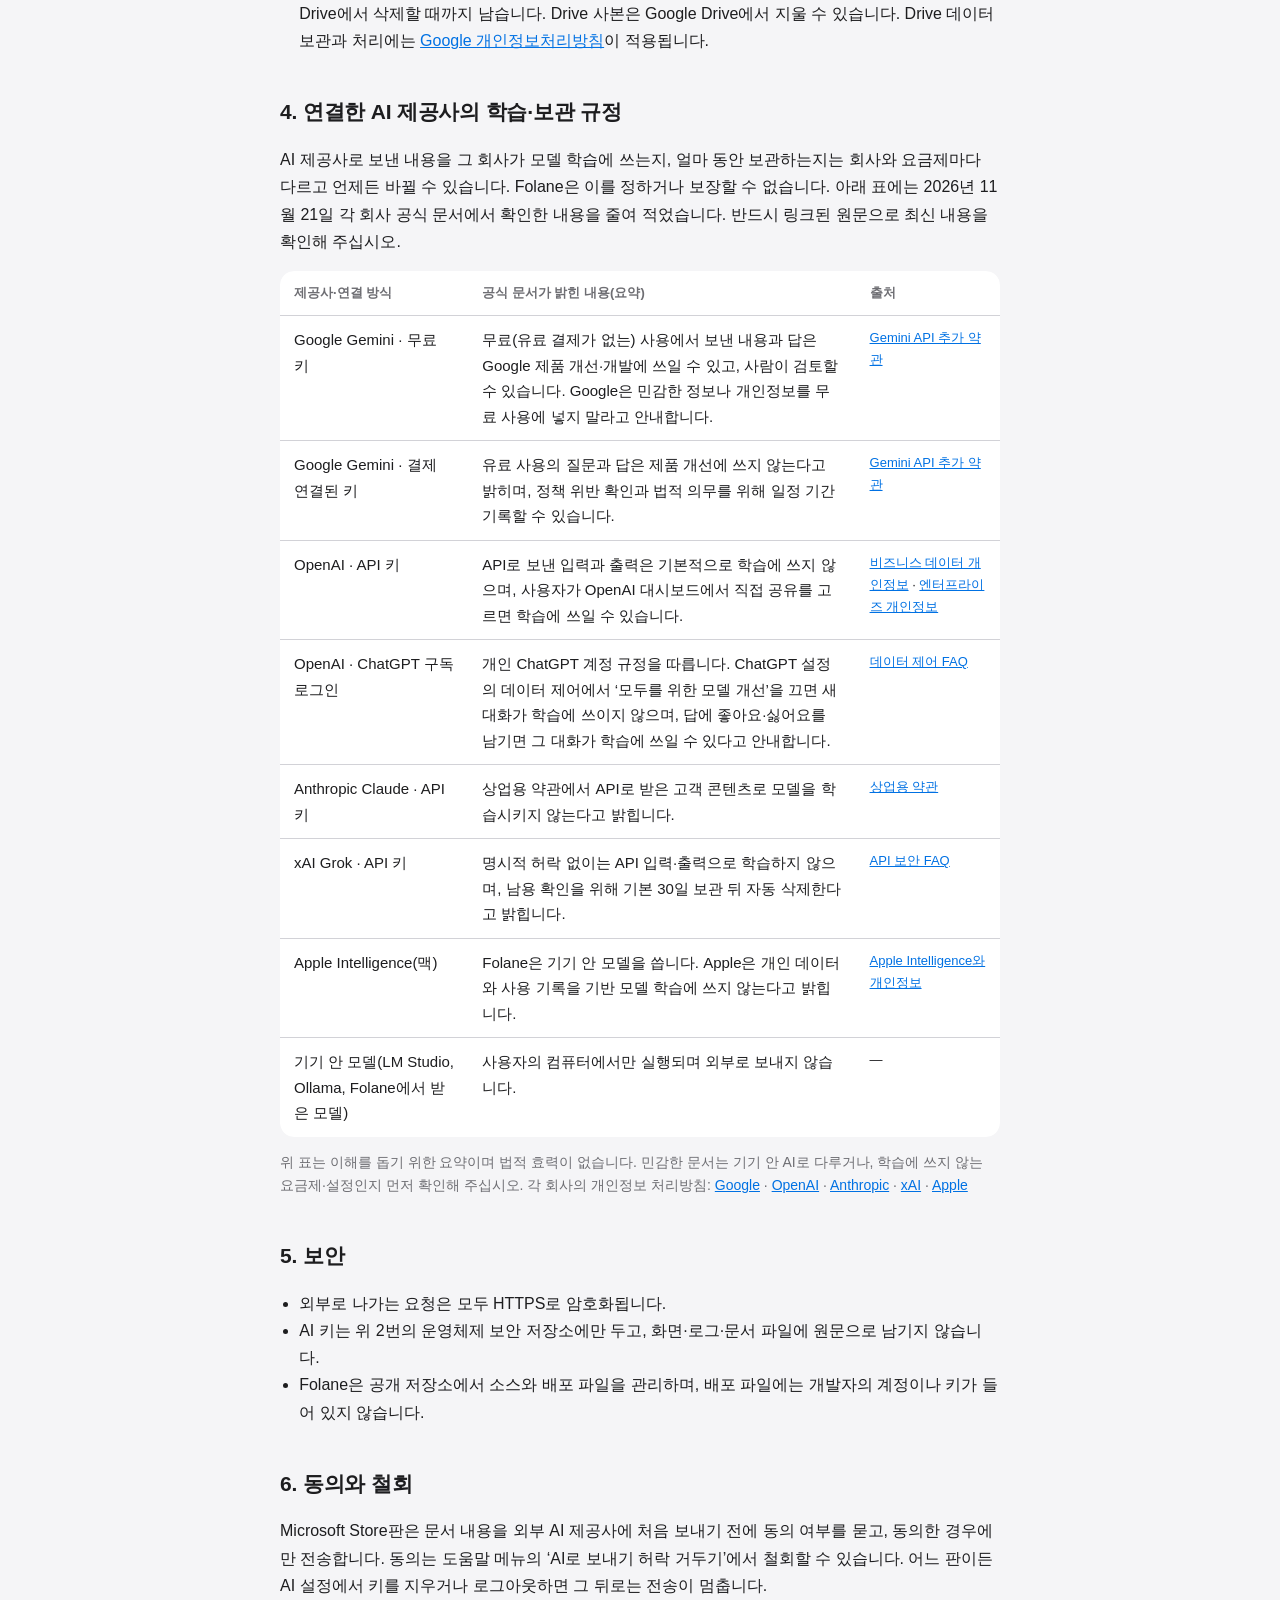
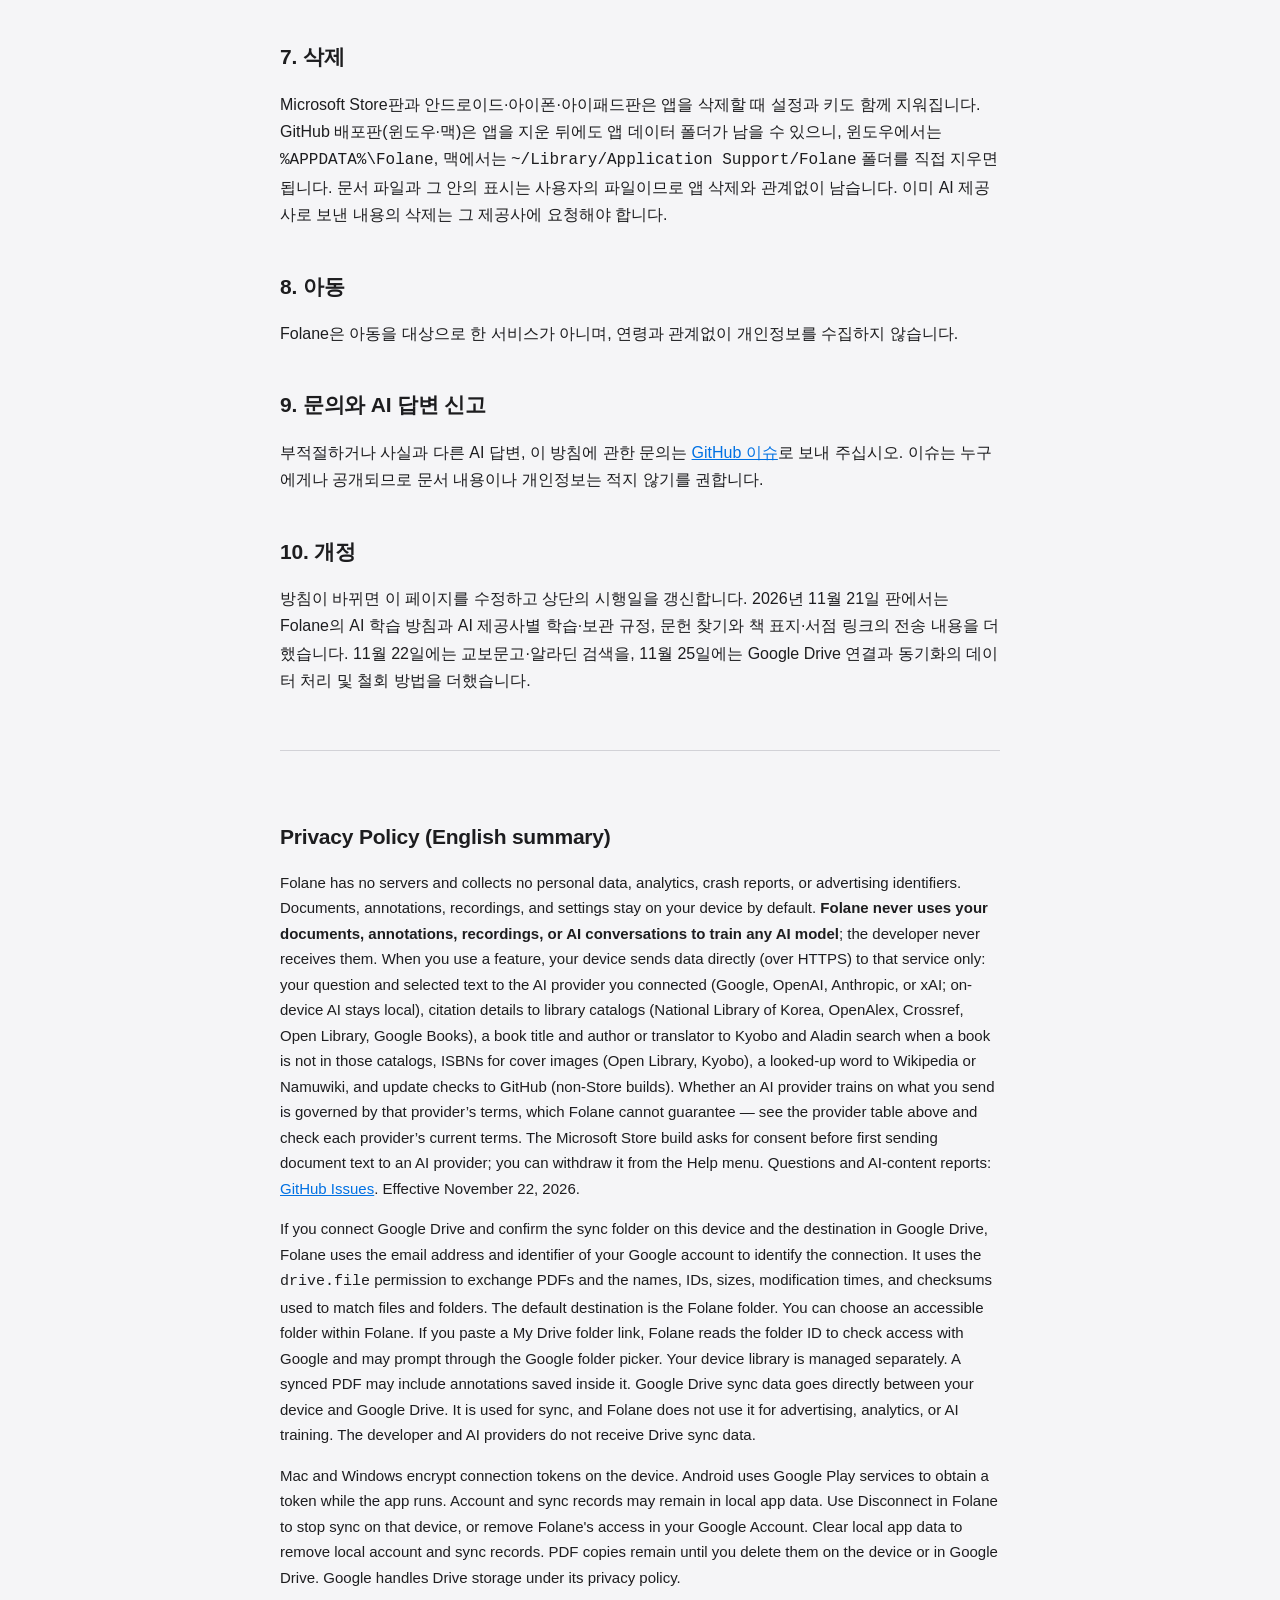
==== commit 8421ac7a: "Update Folane 1.35.2 downloads and folder-link disclosure" ====
--- a/privacy.html
+++ b/privacy.html
@@ -80,7 +80,7 @@
   <h3 id="google-drive">Google Drive 동기화</h3>
   <ul>
     <li><b>앱이 받는 정보</b>에는 연결한 Google 계정의 이메일 주소와 계정 식별자, Drive 파일·폴더의 이름과 식별자, 파일 크기, 수정 시각과 체크섬이 포함됩니다. Google의 파일 단위 권한(<code>drive.file</code>)으로 동기화에 사용할 파일에 접근합니다. Google 비밀번호는 Google 로그인 화면에 입력합니다.</li>
-    <li><b>사용 목적</b>은 연결 계정을 표시하고 구분하며, 기기에서 지정한 Drive 동기화 폴더와 Google Drive에서 고른 폴더 사이에 PDF를 맞추는 것입니다. Google Drive의 기본 폴더는 ‘Folane’입니다. 사용자는 Google의 폴더 선택 창에서 내 드라이브의 다른 폴더에 접근을 허용할 수 있습니다. ‘내 기기의 라이브러리’는 별도로 관리합니다. 전송하는 PDF에는 그 파일에 저장된 밑줄, 메모, 그 밖의 표시가 포함될 수 있습니다. Folane은 이 동기화에서 받은 Google 데이터를 광고, 분석, AI 학습에 사용하지 않습니다.</li>
+    <li><b>사용 목적</b>은 연결 계정을 표시하고 구분하며, 기기에서 지정한 Drive 동기화 폴더와 Google Drive에서 고른 폴더 사이에 PDF를 맞추는 것입니다. Google Drive의 기본 폴더는 ‘Folane’입니다. Folane에서 연결된 폴더를 골라 사용할 수 있습니다. 내 드라이브의 다른 폴더를 쓰려면 폴더 링크를 붙여넣거나 Google의 폴더 선택 창에서 접근을 허용할 수 있습니다. 붙여넣은 링크에서 폴더 식별자를 읽어 Google에 해당 폴더의 접근 권한을 확인합니다. ‘내 기기의 라이브러리’는 별도로 관리합니다. 전송하는 PDF에는 그 파일에 저장된 밑줄, 메모, 그 밖의 표시가 포함될 수 있습니다. Folane은 이 동기화에서 받은 Google 데이터를 광고, 분석, AI 학습에 사용하지 않습니다.</li>
     <li><b>저장과 전달</b>은 사용자 기기와 Google Drive 사이에서 이루어집니다. Folane 개발자와 AI 제공사는 Drive 동기화 데이터를 받지 않습니다. 맥·윈도우에서는 연결용 토큰을 기기에 암호화해 보관합니다. 안드로이드에서는 Google Play 서비스가 연결 토큰을 발급하고 Folane이 실행 중에 사용합니다. 연결 계정과 동기화에 필요한 비교 기록은 기기 앱 데이터에 남을 수 있습니다.</li>
     <li><b>연결 해제와 삭제</b>는 사용자가 제어합니다. Folane의 ‘연결 끊기’는 해당 기기의 동기화를 멈춥니다. Google 계정의 <a href="https://myaccount.google.com/connections">서드 파티 연결</a>에서 Folane의 Drive 접근을 철회할 수 있습니다. 기기의 계정·동기화 기록을 지우려면 아래 7번의 앱 데이터 삭제 절차를 따르세요. PDF 사본은 사용자가 해당 기기나 Drive에서 삭제할 때까지 남습니다. Drive 사본은 Google Drive에서 지울 수 있습니다. Drive 데이터 보관과 처리에는 <a href="https://policies.google.com/privacy">Google 개인정보처리방침</a>이 적용됩니다.</li>
   </ul>
@@ -125,7 +125,7 @@
   <section class="en">
     <h2>Privacy Policy (English summary)</h2>
     <p>Folane has no servers and collects no personal data, analytics, crash reports, or advertising identifiers. Documents, annotations, recordings, and settings stay on your device by default. <b>Folane never uses your documents, annotations, recordings, or AI conversations to train any AI model</b>; the developer never receives them. When you use a feature, your device sends data directly (over HTTPS) to that service only: your question and selected text to the AI provider you connected (Google, OpenAI, Anthropic, or xAI; on-device AI stays local), citation details to library catalogs (National Library of Korea, OpenAlex, Crossref, Open Library, Google Books), a book title and author or translator to Kyobo and Aladin search when a book is not in those catalogs, ISBNs for cover images (Open Library, Kyobo), a looked-up word to Wikipedia or Namuwiki, and update checks to GitHub (non-Store builds). Whether an AI provider trains on what you send is governed by that provider’s terms, which Folane cannot guarantee — see the provider table above and check each provider’s current terms. The Microsoft Store build asks for consent before first sending document text to an AI provider; you can withdraw it from the Help menu. Questions and AI-content reports: <a href="https://github.com/peanutJES/folane-releases/issues">GitHub Issues</a>. Effective November 22, 2026.</p>
-    <p>If you connect Google Drive and confirm the sync folder on this device and the destination in Google Drive, Folane uses the email address and identifier of your Google account to identify the connection. It uses the <code>drive.file</code> permission to exchange PDFs and the names, IDs, sizes, modification times, and checksums used to match files and folders. The default destination is the Folane folder. You can grant access to a different folder in My Drive using the Google folder picker. Your device library is managed separately. A synced PDF may include annotations saved inside it. Google Drive sync data goes directly between your device and Google Drive. It is used for sync, and Folane does not use it for advertising, analytics, or AI training. The developer and AI providers do not receive Drive sync data.</p>
+    <p>If you connect Google Drive and confirm the sync folder on this device and the destination in Google Drive, Folane uses the email address and identifier of your Google account to identify the connection. It uses the <code>drive.file</code> permission to exchange PDFs and the names, IDs, sizes, modification times, and checksums used to match files and folders. The default destination is the Folane folder. You can choose an accessible folder within Folane. If you paste a My Drive folder link, Folane reads the folder ID to check access with Google and may prompt through the Google folder picker. Your device library is managed separately. A synced PDF may include annotations saved inside it. Google Drive sync data goes directly between your device and Google Drive. It is used for sync, and Folane does not use it for advertising, analytics, or AI training. The developer and AI providers do not receive Drive sync data.</p>
     <p>Mac and Windows encrypt connection tokens on the device. Android uses Google Play services to obtain a token while the app runs. Account and sync records may remain in local app data. Use Disconnect in Folane to stop sync on that device, or remove Folane's access in your Google Account. Clear local app data to remove local account and sync records. PDF copies remain until you delete them on the device or in Google Drive. Google handles Drive storage under its privacy policy.</p>
   </section>
 </main>
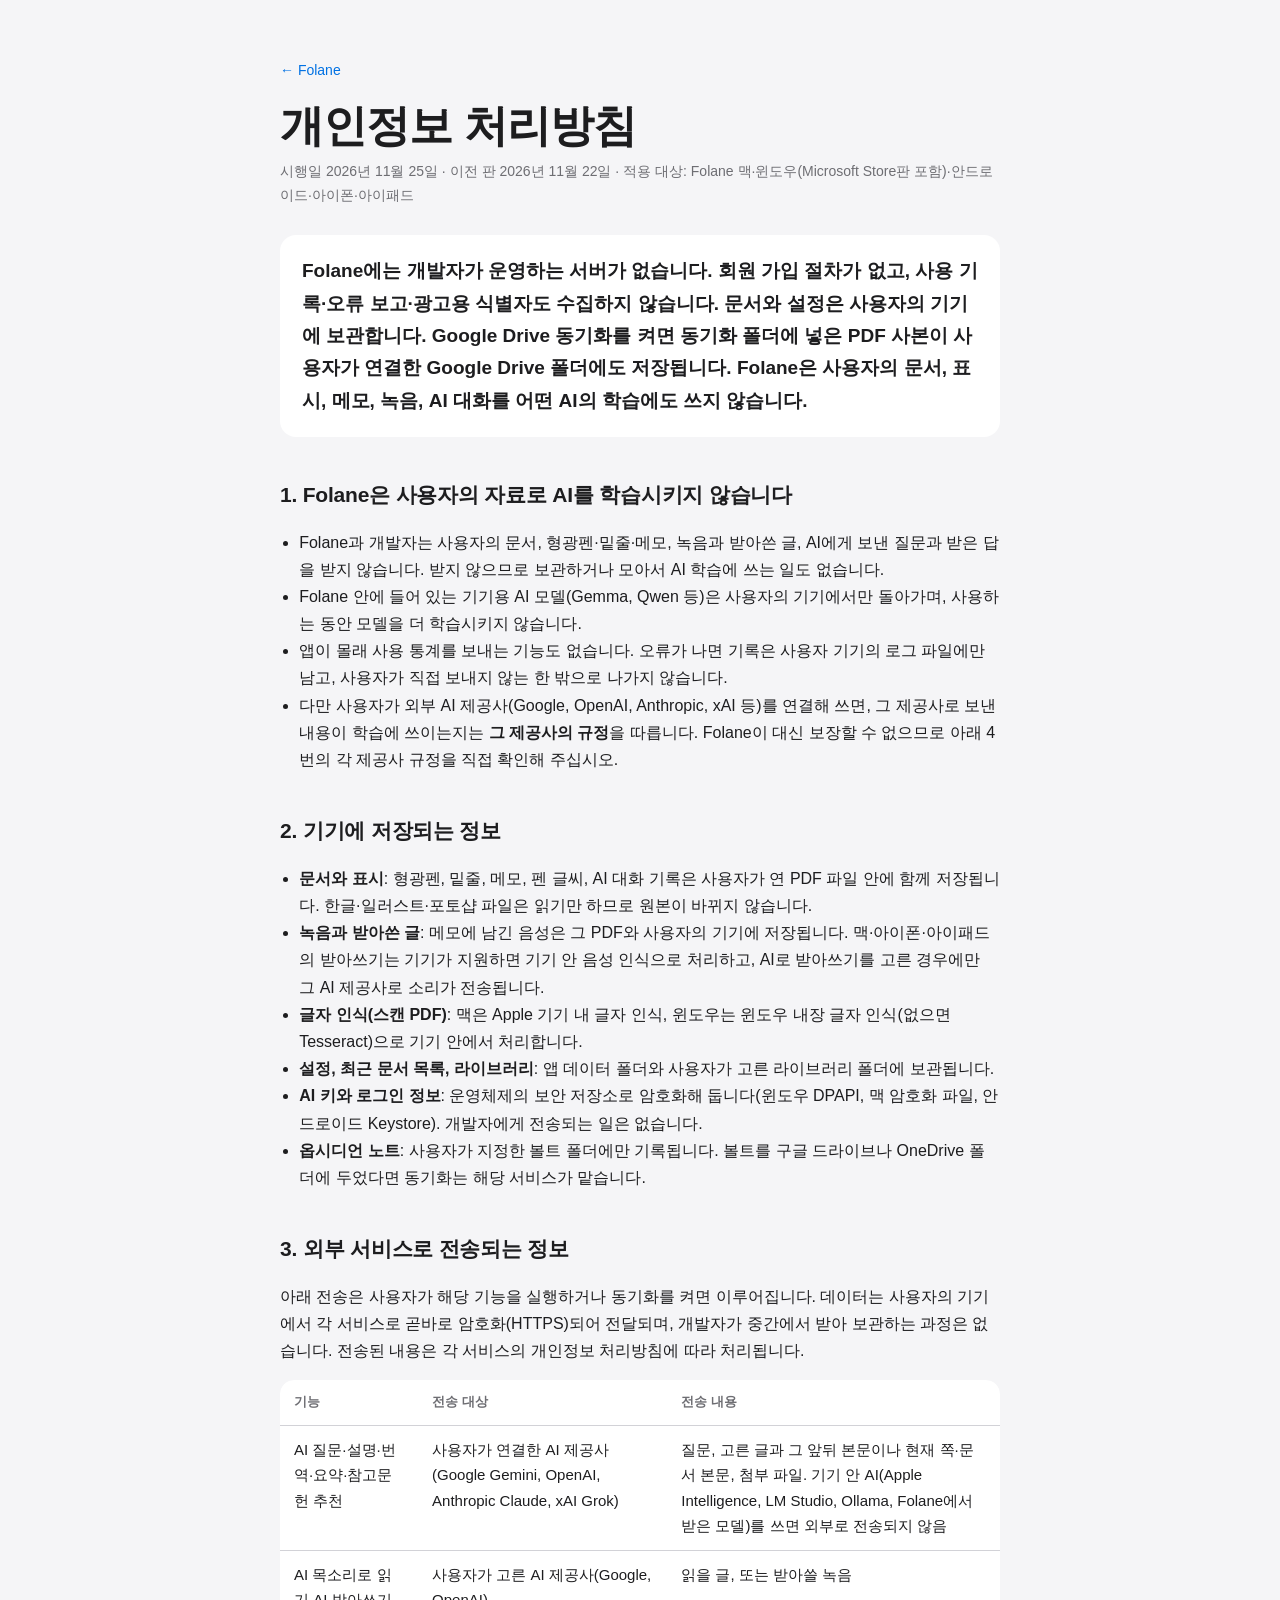
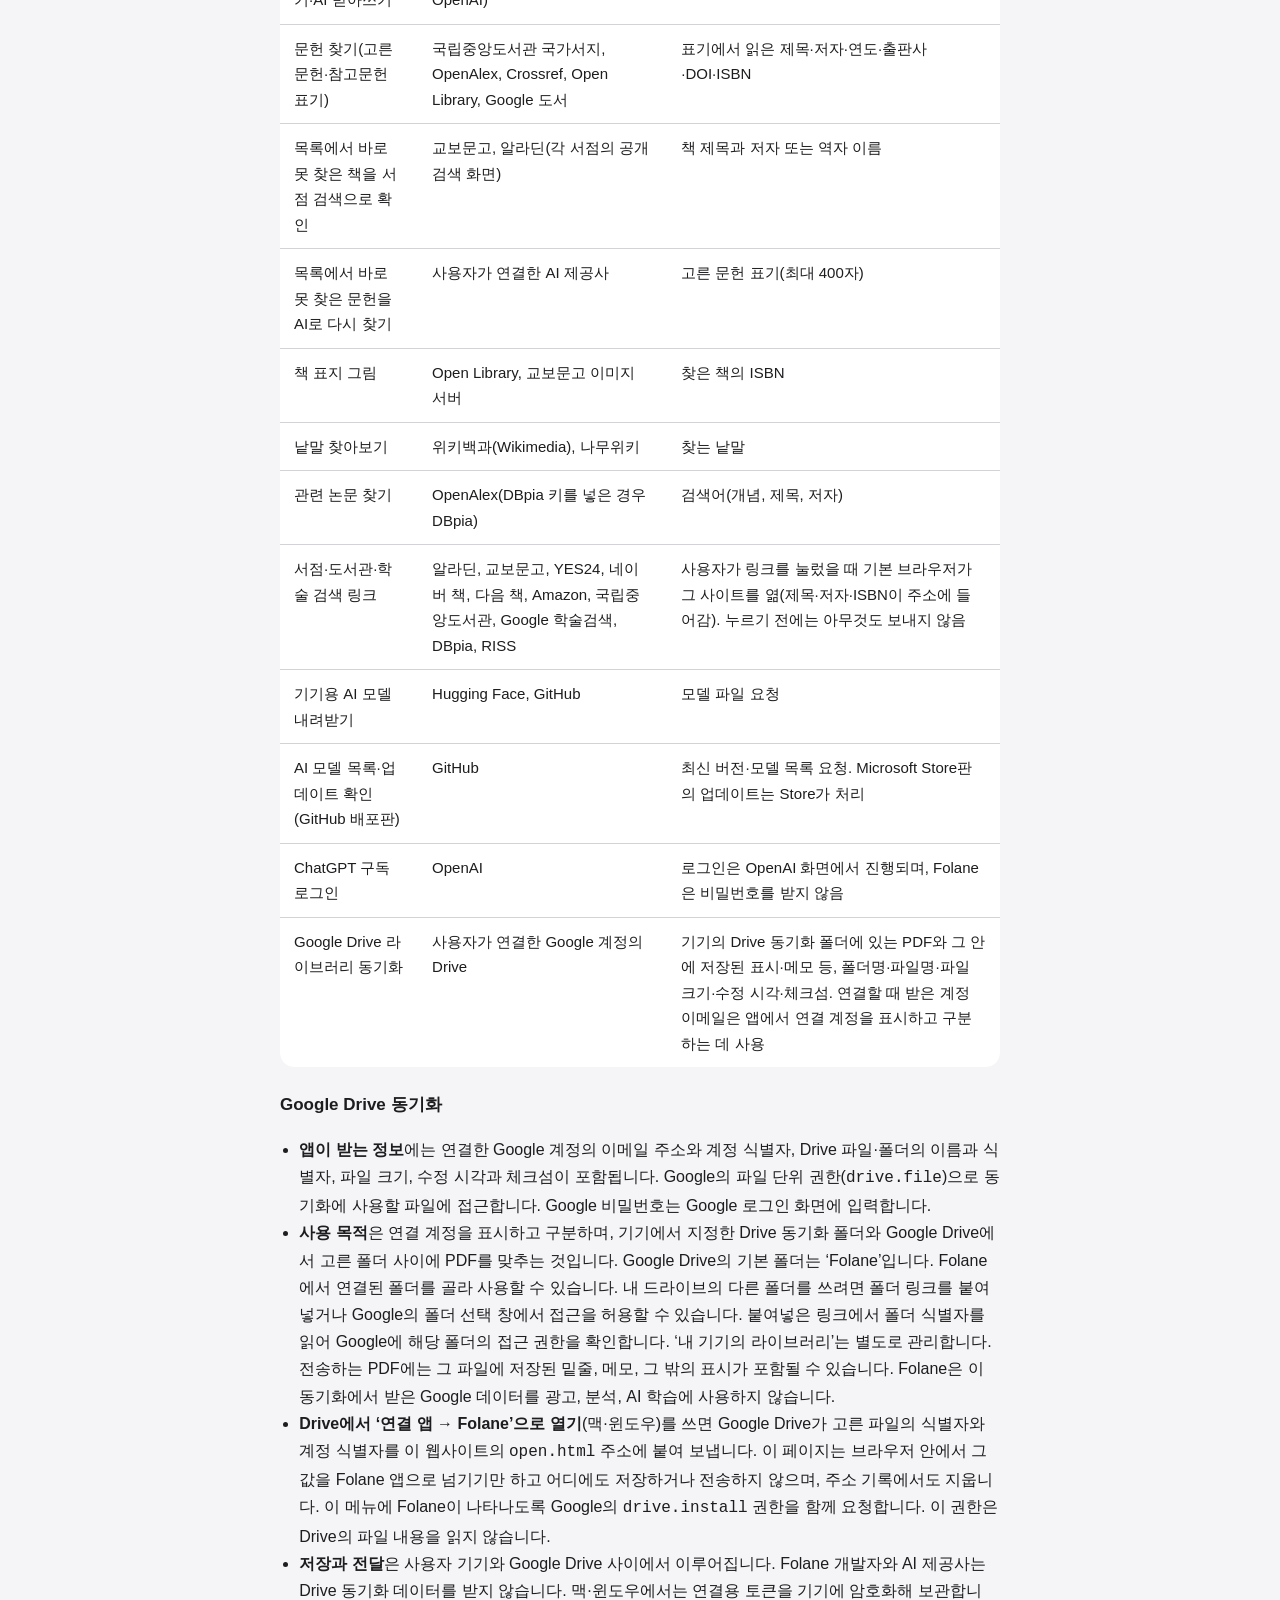
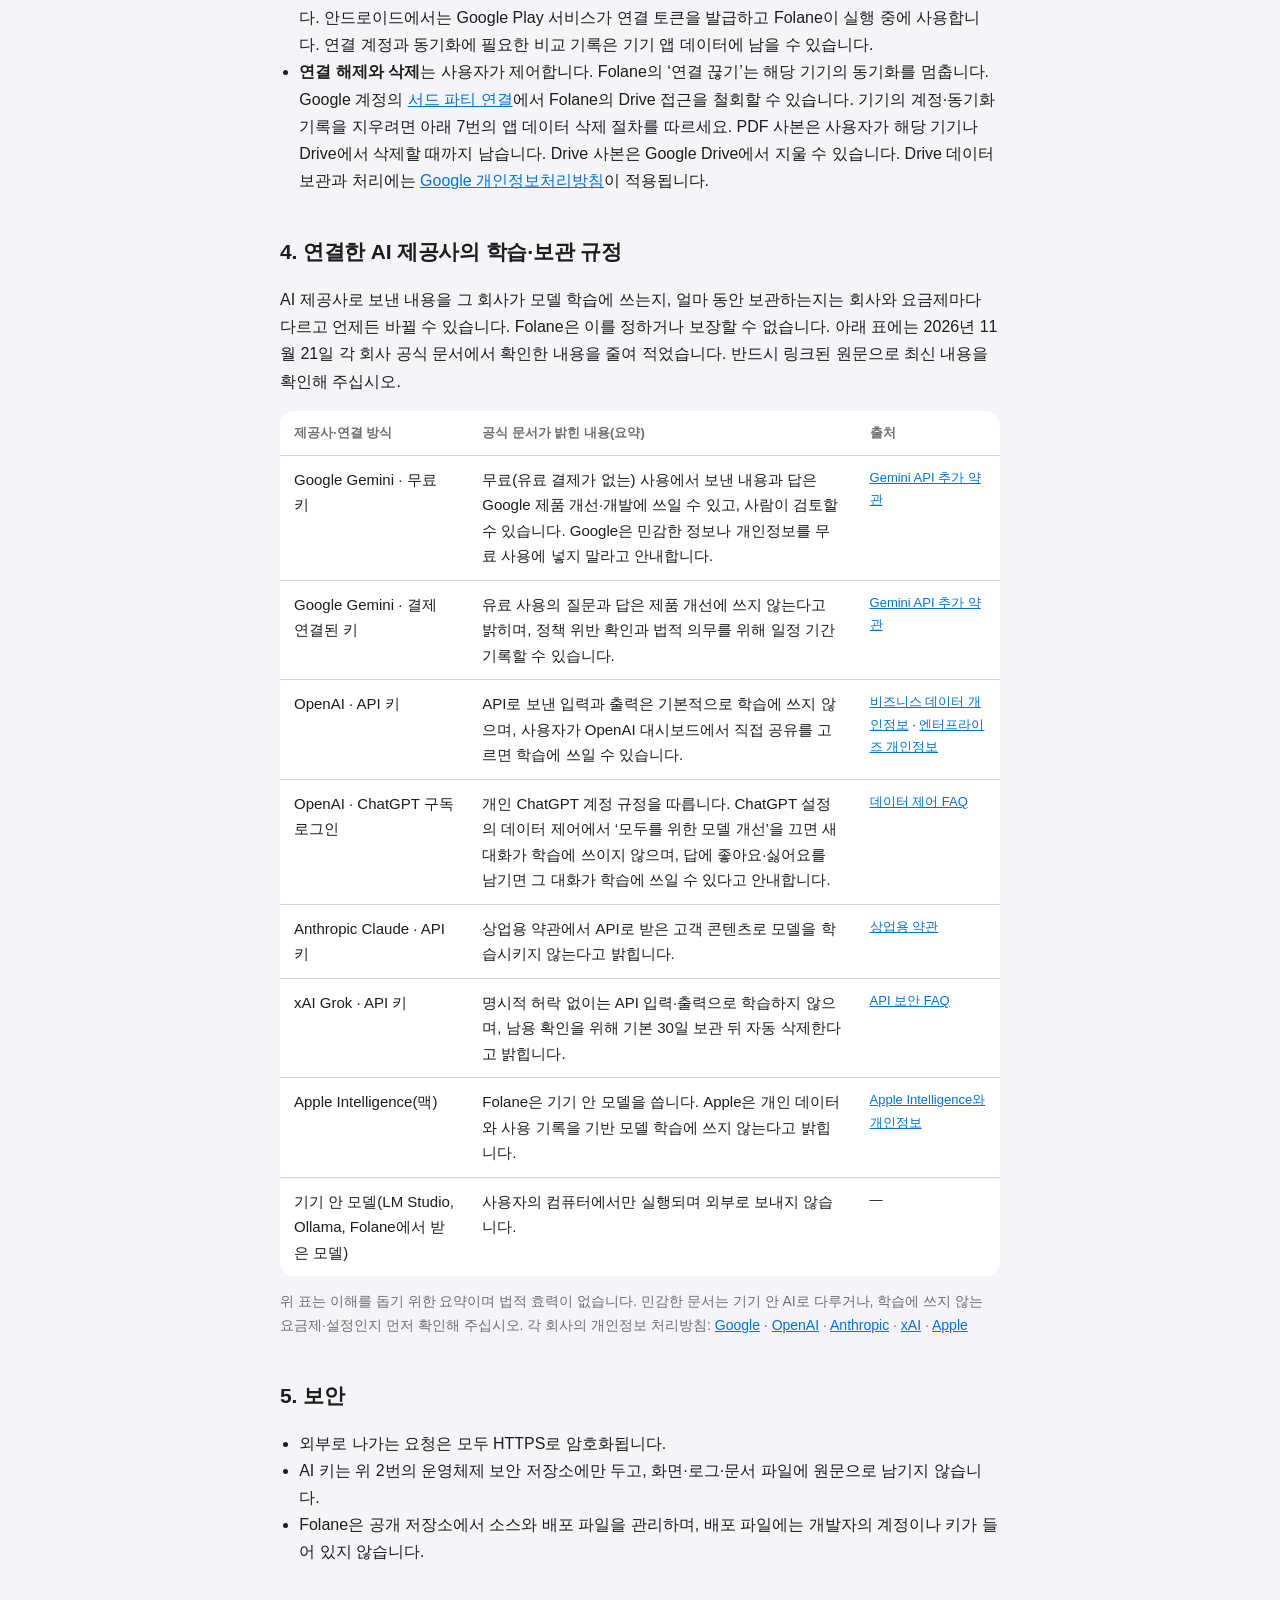
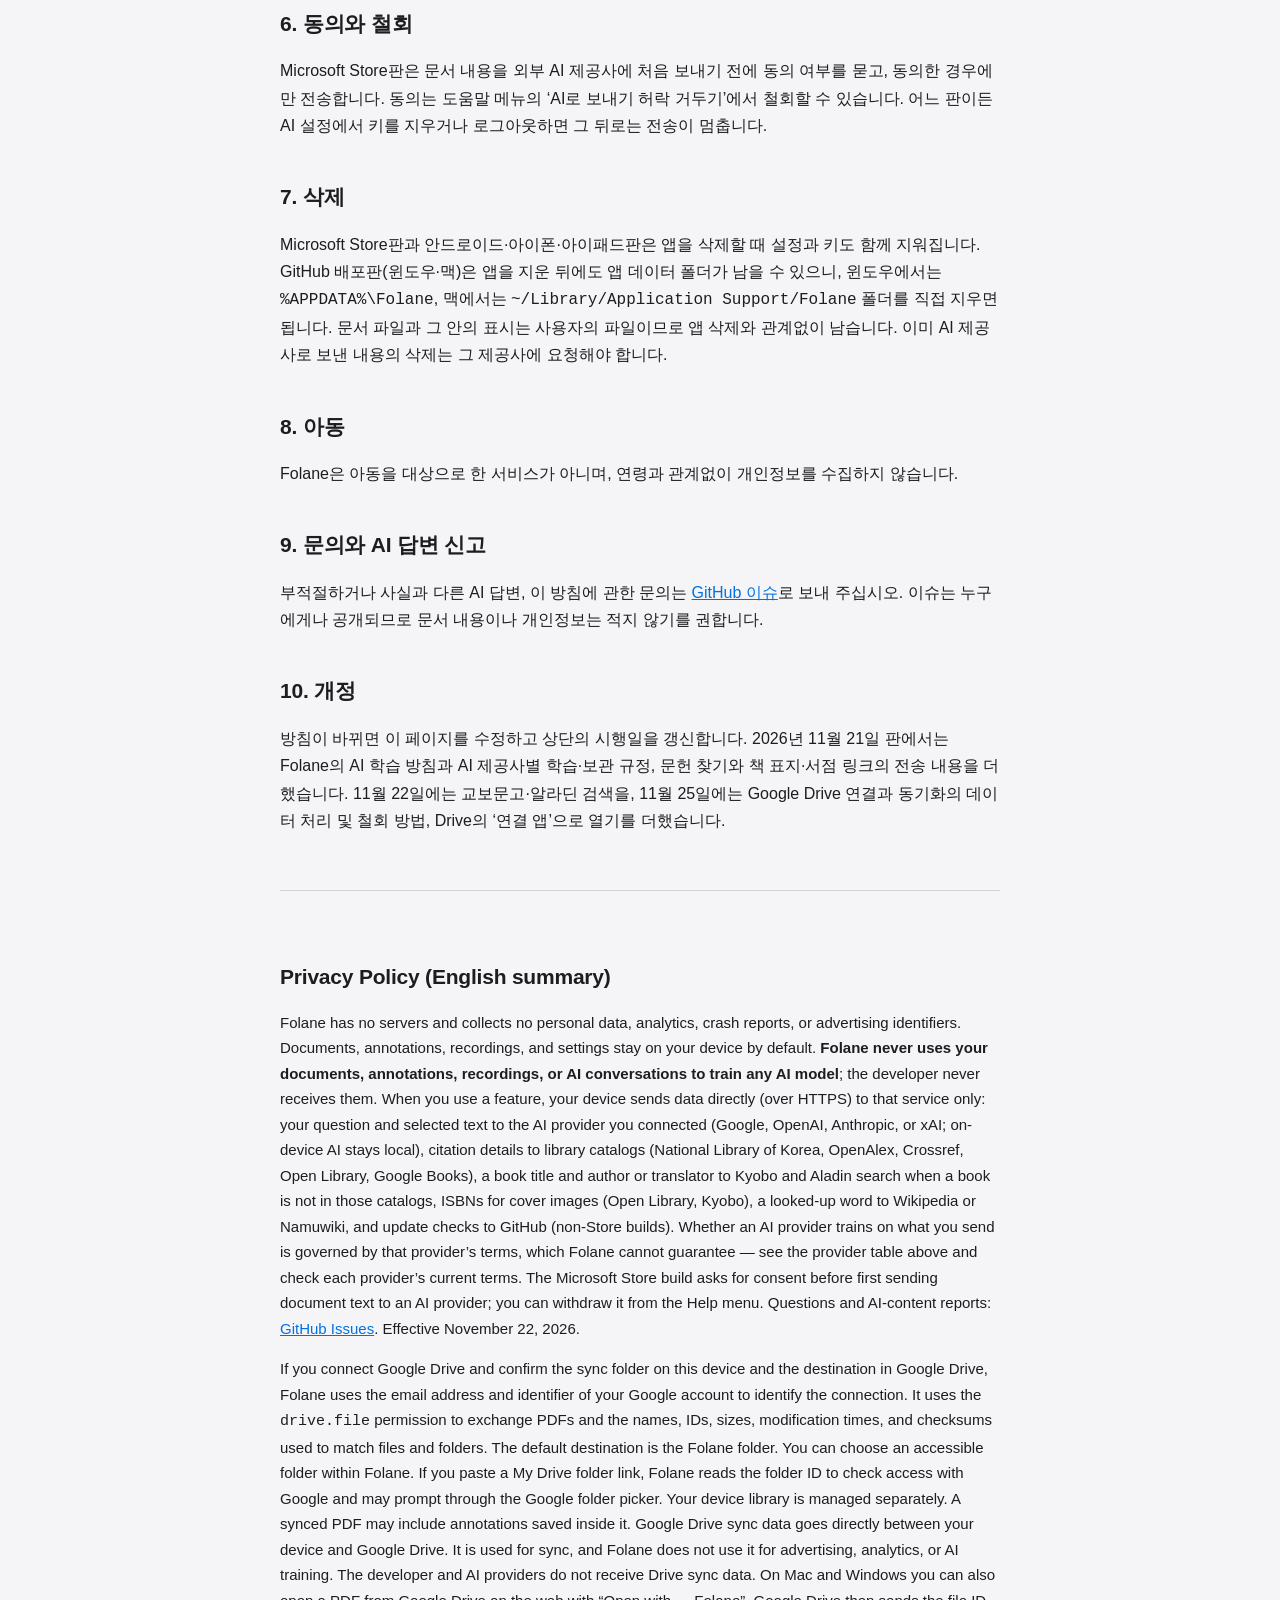
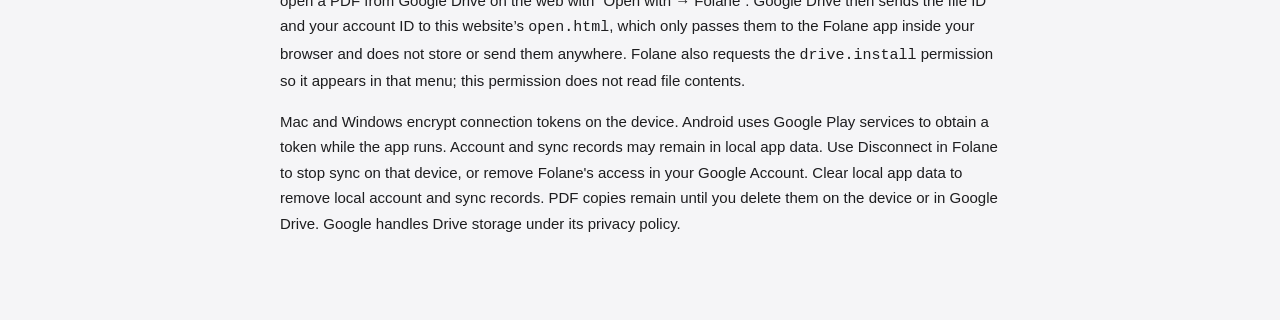
==== commit 37078fdd: "개인정보 처리방침: Drive ‘연결 앱 → Folane’ 열기 Co-Authored-By: Claude Opus 5.5 <noreply@anthropic.com>" ====
--- a/privacy.html
+++ b/privacy.html
@@ -81,6 +81,7 @@
   <ul>
     <li><b>앱이 받는 정보</b>에는 연결한 Google 계정의 이메일 주소와 계정 식별자, Drive 파일·폴더의 이름과 식별자, 파일 크기, 수정 시각과 체크섬이 포함됩니다. Google의 파일 단위 권한(<code>drive.file</code>)으로 동기화에 사용할 파일에 접근합니다. Google 비밀번호는 Google 로그인 화면에 입력합니다.</li>
     <li><b>사용 목적</b>은 연결 계정을 표시하고 구분하며, 기기에서 지정한 Drive 동기화 폴더와 Google Drive에서 고른 폴더 사이에 PDF를 맞추는 것입니다. Google Drive의 기본 폴더는 ‘Folane’입니다. Folane에서 연결된 폴더를 골라 사용할 수 있습니다. 내 드라이브의 다른 폴더를 쓰려면 폴더 링크를 붙여넣거나 Google의 폴더 선택 창에서 접근을 허용할 수 있습니다. 붙여넣은 링크에서 폴더 식별자를 읽어 Google에 해당 폴더의 접근 권한을 확인합니다. ‘내 기기의 라이브러리’는 별도로 관리합니다. 전송하는 PDF에는 그 파일에 저장된 밑줄, 메모, 그 밖의 표시가 포함될 수 있습니다. Folane은 이 동기화에서 받은 Google 데이터를 광고, 분석, AI 학습에 사용하지 않습니다.</li>
+    <li><b>Drive에서 ‘연결 앱 → Folane’으로 열기</b>(맥·윈도우)를 쓰면 Google Drive가 고른 파일의 식별자와 계정 식별자를 이 웹사이트의 <code>open.html</code> 주소에 붙여 보냅니다. 이 페이지는 브라우저 안에서 그 값을 Folane 앱으로 넘기기만 하고 어디에도 저장하거나 전송하지 않으며, 주소 기록에서도 지웁니다. 이 메뉴에 Folane이 나타나도록 Google의 <code>drive.install</code> 권한을 함께 요청합니다. 이 권한은 Drive의 파일 내용을 읽지 않습니다.</li>
     <li><b>저장과 전달</b>은 사용자 기기와 Google Drive 사이에서 이루어집니다. Folane 개발자와 AI 제공사는 Drive 동기화 데이터를 받지 않습니다. 맥·윈도우에서는 연결용 토큰을 기기에 암호화해 보관합니다. 안드로이드에서는 Google Play 서비스가 연결 토큰을 발급하고 Folane이 실행 중에 사용합니다. 연결 계정과 동기화에 필요한 비교 기록은 기기 앱 데이터에 남을 수 있습니다.</li>
     <li><b>연결 해제와 삭제</b>는 사용자가 제어합니다. Folane의 ‘연결 끊기’는 해당 기기의 동기화를 멈춥니다. Google 계정의 <a href="https://myaccount.google.com/connections">서드 파티 연결</a>에서 Folane의 Drive 접근을 철회할 수 있습니다. 기기의 계정·동기화 기록을 지우려면 아래 7번의 앱 데이터 삭제 절차를 따르세요. PDF 사본은 사용자가 해당 기기나 Drive에서 삭제할 때까지 남습니다. Drive 사본은 Google Drive에서 지울 수 있습니다. Drive 데이터 보관과 처리에는 <a href="https://policies.google.com/privacy">Google 개인정보처리방침</a>이 적용됩니다.</li>
   </ul>
@@ -120,12 +121,12 @@
   <p>부적절하거나 사실과 다른 AI 답변, 이 방침에 관한 문의는 <a href="https://github.com/peanutJES/folane-releases/issues">GitHub 이슈</a>로 보내 주십시오. 이슈는 누구에게나 공개되므로 문서 내용이나 개인정보는 적지 않기를 권합니다.</p>
 
   <h2>10. 개정</h2>
-  <p>방침이 바뀌면 이 페이지를 수정하고 상단의 시행일을 갱신합니다. 2026년 11월 21일 판에서는 Folane의 AI 학습 방침과 AI 제공사별 학습·보관 규정, 문헌 찾기와 책 표지·서점 링크의 전송 내용을 더했습니다. 11월 22일에는 교보문고·알라딘 검색을, 11월 25일에는 Google Drive 연결과 동기화의 데이터 처리 및 철회 방법을 더했습니다.</p>
+  <p>방침이 바뀌면 이 페이지를 수정하고 상단의 시행일을 갱신합니다. 2026년 11월 21일 판에서는 Folane의 AI 학습 방침과 AI 제공사별 학습·보관 규정, 문헌 찾기와 책 표지·서점 링크의 전송 내용을 더했습니다. 11월 22일에는 교보문고·알라딘 검색을, 11월 25일에는 Google Drive 연결과 동기화의 데이터 처리 및 철회 방법, Drive의 ‘연결 앱’으로 열기를 더했습니다.</p>
 
   <section class="en">
     <h2>Privacy Policy (English summary)</h2>
     <p>Folane has no servers and collects no personal data, analytics, crash reports, or advertising identifiers. Documents, annotations, recordings, and settings stay on your device by default. <b>Folane never uses your documents, annotations, recordings, or AI conversations to train any AI model</b>; the developer never receives them. When you use a feature, your device sends data directly (over HTTPS) to that service only: your question and selected text to the AI provider you connected (Google, OpenAI, Anthropic, or xAI; on-device AI stays local), citation details to library catalogs (National Library of Korea, OpenAlex, Crossref, Open Library, Google Books), a book title and author or translator to Kyobo and Aladin search when a book is not in those catalogs, ISBNs for cover images (Open Library, Kyobo), a looked-up word to Wikipedia or Namuwiki, and update checks to GitHub (non-Store builds). Whether an AI provider trains on what you send is governed by that provider’s terms, which Folane cannot guarantee — see the provider table above and check each provider’s current terms. The Microsoft Store build asks for consent before first sending document text to an AI provider; you can withdraw it from the Help menu. Questions and AI-content reports: <a href="https://github.com/peanutJES/folane-releases/issues">GitHub Issues</a>. Effective November 22, 2026.</p>
-    <p>If you connect Google Drive and confirm the sync folder on this device and the destination in Google Drive, Folane uses the email address and identifier of your Google account to identify the connection. It uses the <code>drive.file</code> permission to exchange PDFs and the names, IDs, sizes, modification times, and checksums used to match files and folders. The default destination is the Folane folder. You can choose an accessible folder within Folane. If you paste a My Drive folder link, Folane reads the folder ID to check access with Google and may prompt through the Google folder picker. Your device library is managed separately. A synced PDF may include annotations saved inside it. Google Drive sync data goes directly between your device and Google Drive. It is used for sync, and Folane does not use it for advertising, analytics, or AI training. The developer and AI providers do not receive Drive sync data.</p>
+    <p>If you connect Google Drive and confirm the sync folder on this device and the destination in Google Drive, Folane uses the email address and identifier of your Google account to identify the connection. It uses the <code>drive.file</code> permission to exchange PDFs and the names, IDs, sizes, modification times, and checksums used to match files and folders. The default destination is the Folane folder. You can choose an accessible folder within Folane. If you paste a My Drive folder link, Folane reads the folder ID to check access with Google and may prompt through the Google folder picker. Your device library is managed separately. A synced PDF may include annotations saved inside it. Google Drive sync data goes directly between your device and Google Drive. It is used for sync, and Folane does not use it for advertising, analytics, or AI training. The developer and AI providers do not receive Drive sync data. On Mac and Windows you can also open a PDF from Google Drive on the web with “Open with → Folane”. Google Drive then sends the file ID and your account ID to this website’s <code>open.html</code>, which only passes them to the Folane app inside your browser and does not store or send them anywhere. Folane also requests the <code>drive.install</code> permission so it appears in that menu; this permission does not read file contents.</p>
     <p>Mac and Windows encrypt connection tokens on the device. Android uses Google Play services to obtain a token while the app runs. Account and sync records may remain in local app data. Use Disconnect in Folane to stop sync on that device, or remove Folane's access in your Google Account. Clear local app data to remove local account and sync records. PDF copies remain until you delete them on the device or in Google Drive. Google handles Drive storage under its privacy policy.</p>
   </section>
 </main>
